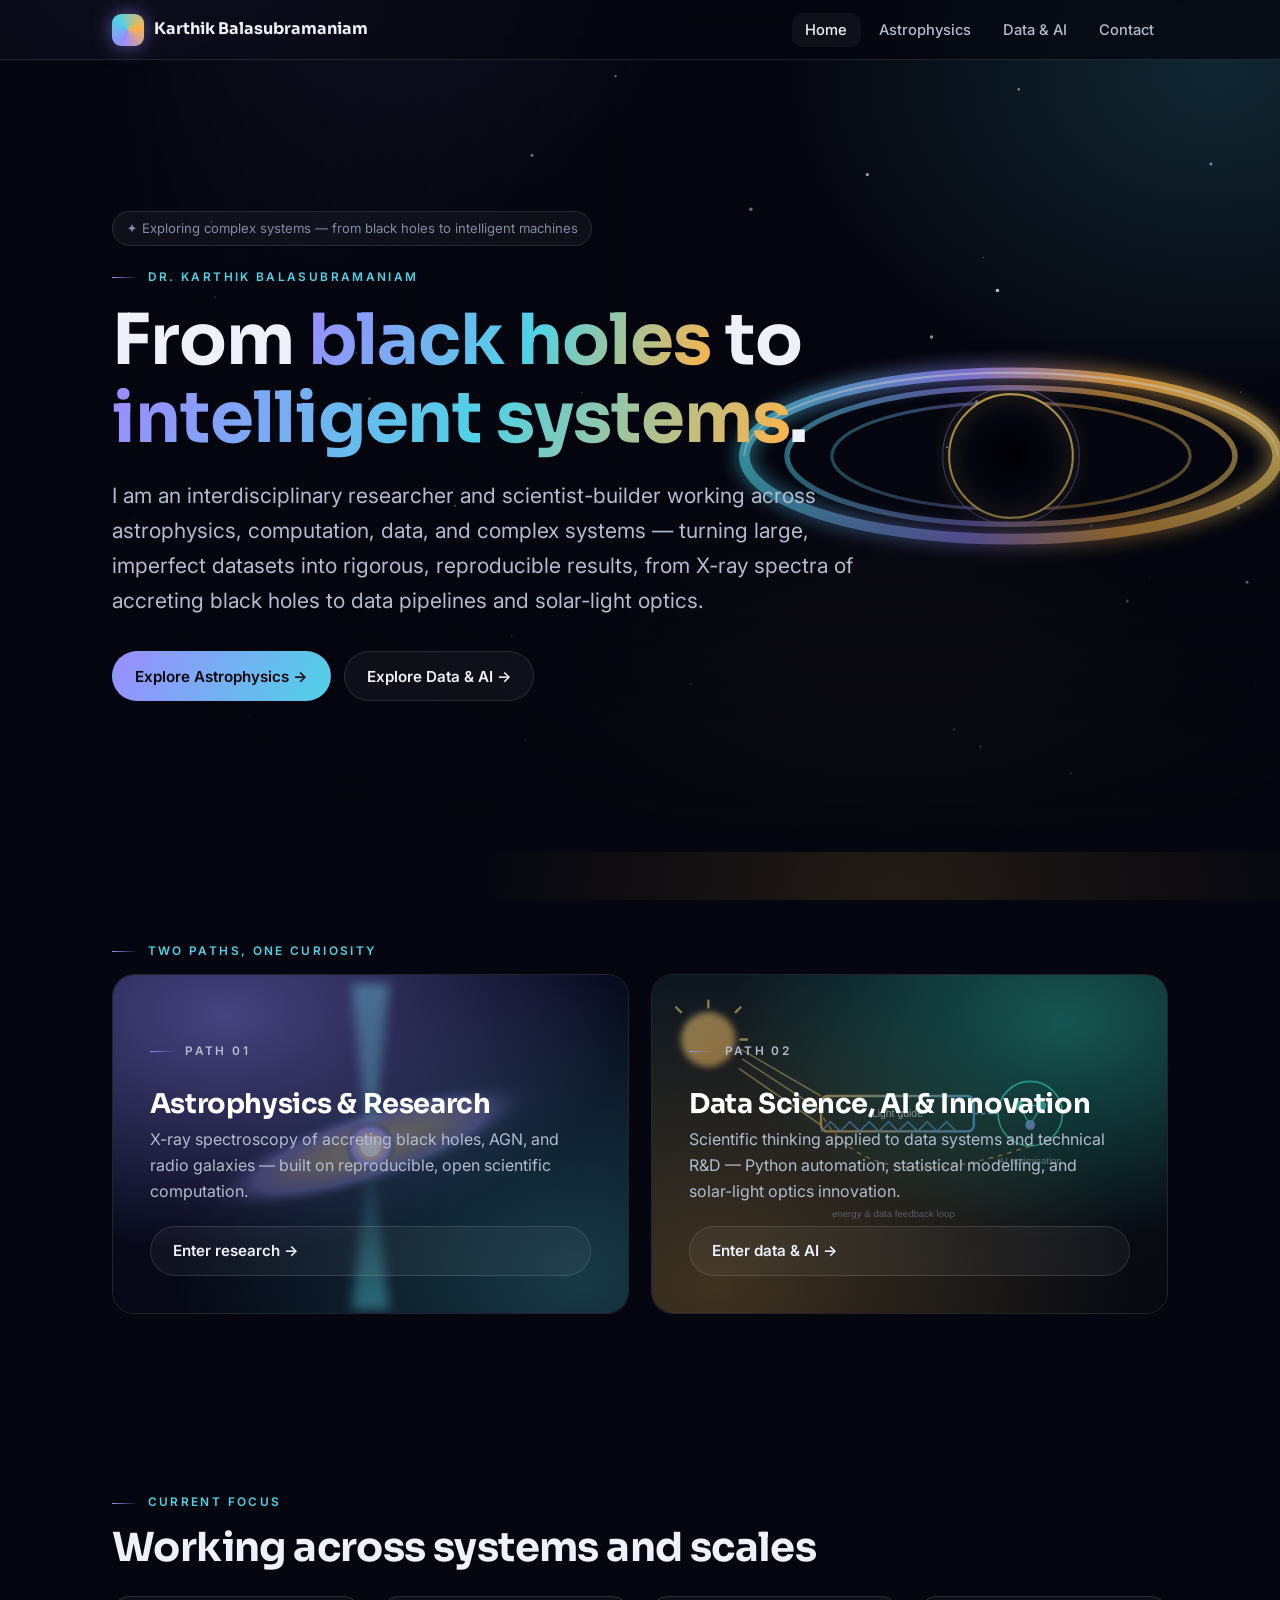
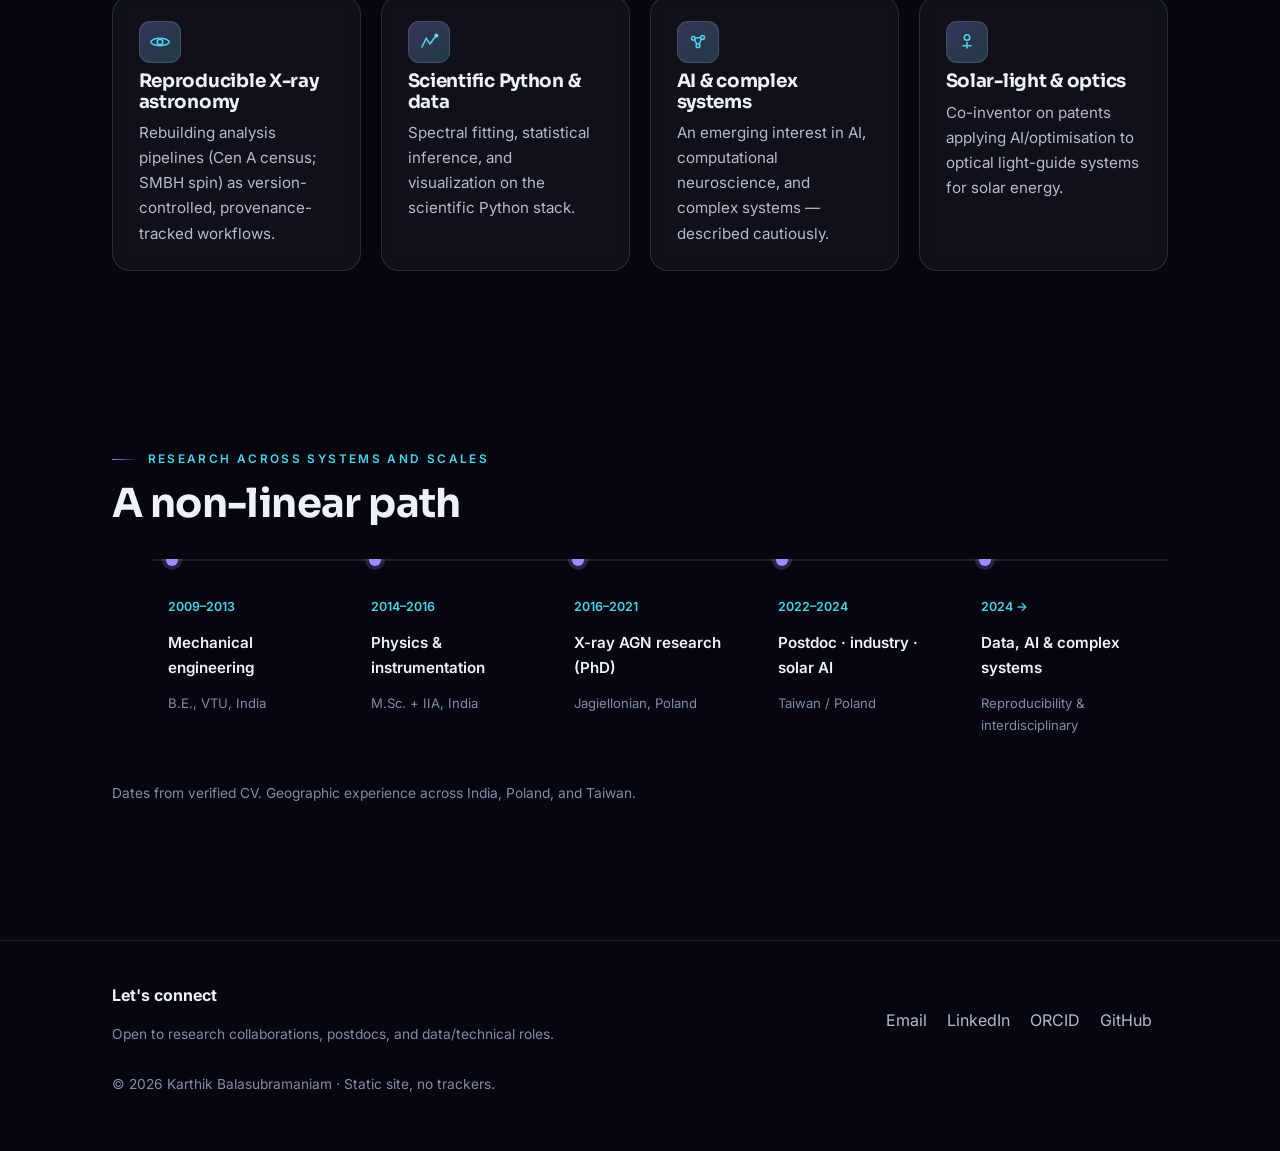
==== index.html @ cd90c6da "feat: enrich research portfolio visual design Co-Authored-By: Claude Opus 4.8 <noreply@anthropic.com" ====
<!DOCTYPE html>
<html lang="en">
<head>
  <meta charset="UTF-8" />
  <meta name="viewport" content="width=device-width, initial-scale=1.0" />
  <title>Dr. Karthik Balasubramaniam — Astrophysics · Data · AI</title>
  <meta name="description" content="Dr. Karthik Balasubramaniam — astrophysicist (PhD) and scientist-builder across X-ray astronomy, scientific computing, data/AI, and solar-light optics. Choose a path: research or data & AI." />
  <meta name="author" content="Karthik Balasubramaniam" />
  <link rel="canonical" href="https://karthikab7.github.io/" />
  <meta name="robots" content="index, follow" />
  <meta property="og:type" content="website" />
  <meta property="og:title" content="Dr. Karthik Balasubramaniam — From black holes to intelligent systems" />
  <meta property="og:description" content="Exploring complex systems — from black holes and X-ray spectra to intelligent data systems and solar-light innovation." />
  <meta property="og:url" content="https://karthikab7.github.io/" />
  <meta property="og:image" content="https://karthikab7.github.io/assets/img/icons/og.svg" />
  <meta name="twitter:card" content="summary_large_image" />
  <link rel="icon" type="image/svg+xml" href="assets/img/icons/favicon.svg" />
  <link rel="preconnect" href="https://fonts.googleapis.com" />
  <link rel="preconnect" href="https://fonts.gstatic.com" crossorigin />
  <link rel="stylesheet" href="https://fonts.googleapis.com/css2?family=Inter:wght@400;500;600;700&family=Sora:wght@600;700&display=swap" />
  <link rel="stylesheet" href="assets/css/styles.css" />
  <script type="application/ld+json">
  {"@context":"https://schema.org","@type":"Person","name":"Karthik Balasubramaniam","honorificPrefix":"Dr.",
   "jobTitle":"Astrophysicist; Research Data Scientist","url":"https://karthikab7.github.io/",
   "sameAs":["https://orcid.org/0000-0003-0095-9302","https://www.linkedin.com/in/kab2421","https://github.com/karthikab7"],
   "alumniOf":["Jagiellonian University","Christ University","Visvesvaraya Technological University"],
   "knowsAbout":["X-ray astronomy","Active galactic nuclei","Spectral modelling","Scientific computing","Data analysis","Optical light-guide systems"]}
  </script>
</head>
<body class="theme-landing">
  <div class="scroll-progress" aria-hidden="true"></div>
  <a class="skip-link" href="#main">Skip to content</a>

  <header class="nav">
    <div class="wrap nav__inner">
      <a class="brand" href="index.html"><span class="brand__mark" aria-hidden="true"></span> Karthik&nbsp;Balasubramaniam</a>
      <button class="nav__toggle" aria-expanded="false" aria-controls="nav-links" aria-label="Toggle menu">☰</button>
      <ul class="nav__links" id="nav-links">
        <li><a href="index.html" aria-current="page">Home</a></li>
        <li><a href="astro.html">Astrophysics</a></li>
        <li><a href="data.html">Data &amp; AI</a></li>
        <li><a href="#contact">Contact</a></li>
      </ul>
    </div>
  </header>

  <main id="main">
    <!-- HERO -->
    <section class="hero">
      <div class="hero__bg" aria-hidden="true">
        <canvas id="starfield"></canvas>
        <img class="hero__art spin-slow" src="assets/img/astro/accretion-disc.svg" alt="" />
        <div class="hero__veil"></div>
      </div>
      <div class="wrap">
        <span class="hero__tag reveal">✦ Exploring complex systems — from black holes to intelligent machines</span>
        <p class="eyebrow reveal">Dr. Karthik Balasubramaniam</p>
        <h1 class="reveal">From <span class="gradient-text">black holes</span> to <span class="gradient-text">intelligent systems</span>.</h1>
        <p class="lead reveal">I am an interdisciplinary researcher and scientist-builder working across astrophysics,
          computation, data, and complex systems — turning large, imperfect datasets into rigorous, reproducible
          results, from X-ray spectra of accreting black holes to data pipelines and solar-light optics.</p>
        <div class="hero__cta reveal">
          <a class="btn btn--primary" href="astro.html">Explore Astrophysics →</a>
          <a class="btn btn--ghost" href="data.html">Explore Data &amp; AI →</a>
        </div>
      </div>
    </section>

    <!-- PATHWAYS -->
    <section class="wrap" aria-label="Choose a path">
      <p class="eyebrow reveal">Two paths, one curiosity</p>
      <div class="pathways">
        <a class="pathway pathway--astro reveal" href="astro.html">
          <img class="pathway__art" src="assets/img/astro/galaxy-jet.svg" alt="" aria-hidden="true" />
          <p class="eyebrow">Path 01</p>
          <h3>Astrophysics &amp; Research</h3>
          <p>X-ray spectroscopy of accreting black holes, AGN, and radio galaxies — built on reproducible,
             open scientific computation.</p>
          <span class="btn btn--ghost">Enter research →</span>
        </a>
        <a class="pathway pathway--data reveal" href="data.html">
          <img class="pathway__art" src="assets/img/solar/lightguide-diagram.svg" alt="" aria-hidden="true" />
          <p class="eyebrow">Path 02</p>
          <h3>Data Science, AI &amp; Innovation</h3>
          <p>Scientific thinking applied to data systems and technical R&amp;D — Python automation, statistical
             modelling, and solar-light optics innovation.</p>
          <span class="btn btn--ghost">Enter data &amp; AI →</span>
        </a>
      </div>
    </section>

    <!-- CURRENT FOCUS -->
    <section class="wrap" aria-label="Current focus">
      <p class="eyebrow reveal">Current focus</p>
      <h2 class="reveal">Working across systems and scales</h2>
      <div class="grid grid--4" style="margin-top:1.6rem">
        <div class="card reveal"><div class="card__icon"><svg viewBox="0 0 24 24"><circle cx="12" cy="12" r="3"/><ellipse cx="12" cy="12" rx="10" ry="4"/></svg></div>
          <h3>Reproducible X-ray astronomy</h3><p>Rebuilding analysis pipelines (Cen&nbsp;A census; SMBH spin) as version-controlled, provenance-tracked workflows.</p></div>
        <div class="card reveal"><div class="card__icon"><svg viewBox="0 0 24 24"><path d="M4 18 L9 8 L13 14 L20 5"/><circle cx="20" cy="5" r="1.5" fill="currentColor"/></svg></div>
          <h3>Scientific Python &amp; data</h3><p>Spectral fitting, statistical inference, and visualization on the scientific Python stack.</p></div>
        <div class="card reveal"><div class="card__icon"><svg viewBox="0 0 24 24"><circle cx="7" cy="8" r="2"/><circle cx="17" cy="7" r="2"/><circle cx="12" cy="16" r="2"/><path d="M9 8 L15 7 M8 9 L11 15 M16 8 L13 15"/></svg></div>
          <h3>AI &amp; complex systems</h3><p>An emerging interest in AI, computational neuroscience, and complex systems — described cautiously.</p></div>
        <div class="card reveal"><div class="card__icon"><svg viewBox="0 0 24 24"><circle cx="12" cy="7" r="3"/><path d="M12 12 L12 19 M7 16 L17 16"/></svg></div>
          <h3>Solar-light &amp; optics</h3><p>Co-inventor on patents applying AI/optimisation to optical light-guide systems for solar energy.</p></div>
      </div>
    </section>

    <!-- RESEARCH ACROSS SCALES TIMELINE -->
    <section class="wrap" aria-label="Research across systems and scales">
      <p class="eyebrow reveal">Research across systems and scales</p>
      <h2 class="reveal">A non-linear path</h2>
      <ul class="htimeline reveal">
        <li><p class="when">2009–2013</p><p class="what">Mechanical engineering</p><p class="where">B.E., VTU, India</p></li>
        <li><p class="when">2014–2016</p><p class="what">Physics &amp; instrumentation</p><p class="where">M.Sc. + IIA, India</p></li>
        <li><p class="when">2016–2021</p><p class="what">X-ray AGN research (PhD)</p><p class="where">Jagiellonian, Poland</p></li>
        <li><p class="when">2022–2024</p><p class="what">Postdoc · industry · solar AI</p><p class="where">Taiwan / Poland</p></li>
        <li><p class="when">2024 →</p><p class="what">Data, AI &amp; complex systems</p><p class="where">Reproducibility &amp; interdisciplinary</p></li>
      </ul>
      <p class="muted reveal" style="margin-top:1rem">Dates from verified CV. Geographic experience across India, Poland, and Taiwan.</p>
    </section>
  </main>

  <footer class="footer" id="contact">
    <div class="wrap footer__grid">
      <div><strong>Let's connect</strong><p class="muted">Open to research collaborations, postdocs, and data/technical roles.</p></div>
      <nav aria-label="Contact links">
        <a href="mailto:karthikedu77@gmail.com">Email</a>
        <a href="https://www.linkedin.com/in/kab2421" rel="me noopener" target="_blank">LinkedIn</a>
        <a href="https://orcid.org/0000-0003-0095-9302" rel="me noopener" target="_blank">ORCID</a>
        <a href="https://github.com/karthikab7" rel="me noopener" target="_blank">GitHub</a>
      </nav>
    </div>
    <div class="wrap"><p class="muted">© <span id="year">2026</span> Karthik Balasubramaniam · Static site, no trackers.</p></div>
  </footer>
  <script src="assets/js/main.js" defer></script>
</body>
</html>
---- assets/css/styles.css ----
/* ============================================================
   Karthik Balasubramaniam — research portfolio
   Visual redesign: layered space, glass panels, glowing accents.
   Plain CSS, no frameworks. Accessible + reduced-motion aware.
   ============================================================ */

:root {
  --font-sans: "Inter", system-ui, -apple-system, "Segoe UI", Roboto, sans-serif;
  --font-display: "Sora", "Inter", system-ui, sans-serif;

  --ink: #eef1fa;
  --ink-dim: #b3bccf;
  --ink-faint: #818ca6;
  --line: rgba(255,255,255,0.10);
  --line-soft: rgba(255,255,255,0.06);
  --maxw: 1120px;
  --radius: 18px;
  --shadow: 0 18px 60px rgba(0,0,0,0.45);
  --t: 280ms cubic-bezier(0.22,1,0.36,1);

  /* landing (multi-disciplinary) */
  --bg: #05060f;
  --bg-soft: #0a0c1a;
  --glass: rgba(255,255,255,0.045);
  --glass-bd: rgba(255,255,255,0.12);
  --accent: #9b8cff;   /* violet */
  --accent-2: #4fd2e6; /* cyan */
  --accent-3: #ffb347; /* solar amber */
}
body.theme-astro {
  --bg: #04050e; --bg-soft: #0a0d22;
  --accent: #9b8cff; --accent-2: #4fd2e6; --accent-3: #ffd66b;
  --glass: rgba(124,110,224,0.06);
}
body.theme-data {
  --bg: #070910; --bg-soft: #0c1018;
  --accent: #2ee6c5; --accent-2: #4aa8ff; --accent-3: #ffb347;
  --glass: rgba(56,214,224,0.05);
}

*,*::before,*::after { box-sizing: border-box; }
html { scroll-behavior: smooth; }
body {
  margin: 0; font-family: var(--font-sans); color: var(--ink);
  background: var(--bg); line-height: 1.65; -webkit-font-smoothing: antialiased; overflow-x: hidden;
}
/* layered cosmic background */
body::before {
  content:""; position: fixed; inset: 0; z-index: -2; pointer-events: none;
  background:
    radial-gradient(900px 600px at 12% -5%, color-mix(in srgb, var(--accent) 22%, transparent), transparent 60%),
    radial-gradient(800px 600px at 95% 8%, color-mix(in srgb, var(--accent-2) 16%, transparent), transparent 55%),
    radial-gradient(700px 700px at 70% 100%, color-mix(in srgb, var(--accent-3) 12%, transparent), transparent 60%),
    var(--bg);
}
a { color: var(--accent-2); text-decoration: none; transition: color var(--t); }
a:hover { color: var(--accent); }
h1,h2,h3 { font-family: var(--font-display); line-height: 1.12; font-weight: 700; letter-spacing: -0.015em; }
h2 { font-size: clamp(1.6rem,3.2vw,2.5rem); margin: 0 0 0.6rem; }
p { color: var(--ink-dim); }
img,svg { max-width: 100%; }
:focus-visible { outline: 2px solid var(--accent-2); outline-offset: 3px; border-radius: 6px; }

.skip-link { position:absolute; left:-999px; top:0; z-index:999; background:var(--accent); color:#06070d; padding:.6rem 1rem; border-radius:0 0 8px 0; }
.skip-link:focus { left:0; }

.wrap { width:100%; max-width:var(--maxw); margin-inline:auto; padding-inline:clamp(1rem,4vw,2rem); }
section { padding-block: clamp(3.2rem,7vw,6rem); position:relative; }
.eyebrow { text-transform:uppercase; letter-spacing:.2em; font-size:.74rem; color:var(--accent-2); font-weight:600; margin:0 0 .8rem; display:flex; align-items:center; gap:.6rem; }
.eyebrow::before { content:""; width:26px; height:1px; background:linear-gradient(90deg,var(--accent),transparent); }
.gradient-text { background:linear-gradient(110deg,var(--accent),var(--accent-2) 55%,var(--accent-3)); -webkit-background-clip:text; background-clip:text; color:transparent; }
.muted { color:var(--ink-faint); font-size:.86rem; }

/* scroll progress */
.scroll-progress { position:fixed; top:0; left:0; height:3px; width:0; z-index:100;
  background:linear-gradient(90deg,var(--accent),var(--accent-2),var(--accent-3)); box-shadow:0 0 12px color-mix(in srgb,var(--accent) 60%,transparent); }

/* nav */
.nav { position:sticky; top:0; z-index:50; backdrop-filter:blur(14px);
  background:color-mix(in srgb,var(--bg) 72%,transparent); border-bottom:1px solid var(--line); }
.nav__inner { display:flex; align-items:center; justify-content:space-between; gap:1rem; padding-block:.85rem; }
.brand { display:flex; align-items:center; gap:.6rem; font-weight:700; color:var(--ink); font-family:var(--font-display); }
.brand__mark { width:32px; height:32px; border-radius:9px; flex:none;
  background:conic-gradient(from 200deg,var(--accent),var(--accent-2),var(--accent-3),var(--accent));
  box-shadow:0 0 20px color-mix(in srgb,var(--accent) 55%,transparent); animation:spin 14s linear infinite; }
@keyframes spin { to { transform:rotate(360deg); } }
.nav__links { display:flex; gap:.3rem; align-items:center; list-style:none; margin:0; padding:0; }
.nav__links a { color:var(--ink-dim); padding:.5rem .85rem; border-radius:10px; font-size:.92rem; font-weight:500; }
.nav__links a:hover, .nav__links a[aria-current="page"] { color:var(--ink); background:var(--glass); }
.nav__toggle { display:none; background:none; border:1px solid var(--line); border-radius:10px; color:var(--ink); padding:.45rem .6rem; font-size:1.1rem; cursor:pointer; }
@media (max-width:820px){
  .nav__toggle{ display:block; }
  .nav__links{ position:absolute; inset:100% 0 auto 0; flex-direction:column; align-items:stretch;
    background:var(--bg-soft); border-bottom:1px solid var(--line); padding:.5rem; transform:translateY(-8px);
    opacity:0; pointer-events:none; transition:var(--t); }
  .nav__links.open{ transform:none; opacity:1; pointer-events:auto; }
  .nav__links a{ padding:.8rem 1rem; }
}

/* buttons */
.btn { display:inline-flex; align-items:center; gap:.5rem; padding:.74rem 1.4rem; border-radius:999px; font-weight:600; font-size:.95rem; border:1px solid transparent; cursor:pointer; transition:var(--t); }
.btn--primary { background:linear-gradient(120deg,var(--accent),var(--accent-2)); color:#06070d; }
.btn--primary:hover { color:#06070d; transform:translateY(-2px); box-shadow:0 10px 30px color-mix(in srgb,var(--accent) 40%,transparent); }
.btn--ghost { border-color:var(--glass-bd); color:var(--ink); background:var(--glass); }
.btn--ghost:hover { border-color:var(--accent-2); color:var(--ink); }
.btn--solar { background:linear-gradient(120deg,var(--accent-3),#ffd66b); color:#241500; }
.btn[aria-disabled="true"] { opacity:.45; cursor:not-allowed; pointer-events:none; }

/* hero */
.hero { position:relative; min-height:88vh; display:flex; align-items:center; overflow:hidden; }
.hero__bg { position:absolute; inset:0; z-index:-1; }
.hero canvas { position:absolute; inset:0; width:100%; height:100%; }
.hero__art { position:absolute; right:-4%; top:50%; transform:translateY(-50%); width:min(54vw,640px); opacity:.9; pointer-events:none; }
.hero__art.spin-slow { animation:spin 90s linear infinite; transform-origin:center; }
.hero__veil { position:absolute; inset:0; background:linear-gradient(180deg,transparent 35%,var(--bg) 100%), linear-gradient(90deg,var(--bg) 8%, transparent 55%); }
.hero h1 { font-size:clamp(2.3rem,6.2vw,4.4rem); margin:0 0 1.1rem; max-width:16ch; }
.hero .lead { font-size:clamp(1.05rem,2vw,1.32rem); color:var(--ink-dim); max-width:58ch; }
.hero__cta { display:flex; flex-wrap:wrap; gap:.8rem; margin-top:2rem; }
.hero__tag { display:inline-flex; gap:.5rem; align-items:center; font-size:.82rem; color:var(--ink-faint);
  border:1px solid var(--line); border-radius:999px; padding:.35rem .85rem; margin-bottom:1.4rem; background:var(--glass); }
@media (max-width:820px){ .hero__art{ opacity:.30; right:-20%; } }

/* glass cards / grids */
.grid { display:grid; gap:1.25rem; }
.grid--2 { grid-template-columns:repeat(2,1fr); }
.grid--3 { grid-template-columns:repeat(3,1fr); }
.grid--4 { grid-template-columns:repeat(4,1fr); }
@media (max-width:900px){ .grid--3,.grid--4{ grid-template-columns:repeat(2,1fr); } }
@media (max-width:640px){ .grid--2,.grid--3,.grid--4{ grid-template-columns:1fr; } }

.card { position:relative; background:var(--glass); border:1px solid var(--glass-bd); border-radius:var(--radius);
  padding:1.5rem 1.6rem; transition:var(--t); backdrop-filter:blur(8px); overflow:hidden; }
.card::after { content:""; position:absolute; inset:0; border-radius:inherit; padding:1px; pointer-events:none;
  background:linear-gradient(130deg, color-mix(in srgb,var(--accent) 50%,transparent), transparent 40%);
  -webkit-mask:linear-gradient(#000 0 0) content-box, linear-gradient(#000 0 0); -webkit-mask-composite:xor; mask-composite:exclude; opacity:0; transition:var(--t); }
.card:hover { transform:translateY(-5px); border-color:color-mix(in srgb,var(--accent) 45%,var(--glass-bd)); box-shadow:var(--shadow); }
.card:hover::after { opacity:1; }
.card h3 { margin:.5rem 0 .5rem; font-size:1.15rem; color:var(--ink); }
.card p { margin:0; font-size:.95rem; }
.card__icon { width:42px; height:42px; display:grid; place-items:center; border-radius:11px;
  background:linear-gradient(135deg, color-mix(in srgb,var(--accent) 28%,transparent), color-mix(in srgb,var(--accent-2) 22%,transparent));
  border:1px solid var(--glass-bd); }
.card__icon svg { width:22px; height:22px; stroke:var(--accent-2); fill:none; stroke-width:1.7; }

/* pathway cards */
.pathways { display:grid; grid-template-columns:1fr 1fr; gap:1.4rem; }
@media (max-width:820px){ .pathways{ grid-template-columns:1fr; } }
.pathway { position:relative; overflow:hidden; border-radius:22px; border:1px solid var(--glass-bd);
  padding:2.3rem; min-height:340px; display:flex; flex-direction:column; justify-content:flex-end; transition:var(--t); }
.pathway::before { content:""; position:absolute; inset:0; z-index:0; transition:var(--t); }
.pathway--astro::before { background:radial-gradient(640px 380px at 22% 12%,rgba(155,140,255,.42),transparent 62%), radial-gradient(400px 300px at 90% 90%,rgba(79,210,230,.25),transparent), linear-gradient(160deg,#0a0e26,#04050e); }
.pathway--data::before { background:radial-gradient(560px 360px at 80% 14%,rgba(46,230,197,.32),transparent 60%), radial-gradient(420px 320px at 12% 92%,rgba(255,179,71,.22),transparent), linear-gradient(160deg,#0c1620,#070910); }
.pathway:hover { transform:translateY(-6px); border-color:var(--accent-2); }
.pathway > * { position:relative; z-index:1; }
.pathway__art { position:absolute; inset:0; z-index:0; opacity:.5; mix-blend-mode:screen; }
.pathway h3 { font-size:1.7rem; margin:.4rem 0; color:#fff; }
.pathway p { color:var(--ink-dim); margin:0 0 1.3rem; max-width:42ch; }

/* chips */
.chips { display:flex; flex-wrap:wrap; gap:.5rem; margin:0; padding:0; list-style:none; }
.chip { font-size:.82rem; padding:.35rem .8rem; border-radius:999px; background:var(--glass); border:1px solid var(--glass-bd); color:var(--ink-dim); transition:var(--t); }
.chip:hover { color:var(--ink); border-color:var(--accent-2); }
.chip--solar { border-color:color-mix(in srgb,var(--accent-3) 50%,transparent); color:#ffd9a1; }

/* timeline (horizontal on wide, vertical on small) */
.htimeline { display:grid; grid-auto-flow:column; grid-auto-columns:minmax(150px,1fr); gap:0; margin-top:2rem; overflow-x:auto; padding-bottom:1rem; }
.htimeline li { list-style:none; position:relative; padding:1.6rem 1rem 0; }
.htimeline li::before { content:""; position:absolute; top:0; left:0; right:0; height:2px; background:var(--line); }
.htimeline li::after { content:""; position:absolute; top:-5px; left:14px; width:12px; height:12px; border-radius:50%;
  background:var(--accent); box-shadow:0 0 0 4px color-mix(in srgb,var(--accent) 22%,transparent); }
.htimeline .when { font-size:.78rem; color:var(--accent-2); font-weight:600; }
.htimeline .what { color:var(--ink); font-weight:600; font-size:.95rem; margin:.2rem 0; }
.htimeline .where { color:var(--ink-faint); font-size:.82rem; }
@media (max-width:720px){ .htimeline{ grid-auto-flow:row; grid-auto-columns:auto; } .htimeline li{ padding:1.2rem 0 0 1.6rem; } .htimeline li::before{ width:2px; height:100%; right:auto; top:0; left:0; } .htimeline li::after{ top:14px; left:-5px; } }

/* research constellation */
.constellation { width:100%; height:auto; touch-action:manipulation; }
.constellation .edge { stroke:var(--line); stroke-width:1.5; }
.constellation .node { fill:var(--bg-soft); stroke:var(--accent); stroke-width:2; cursor:pointer; transition:var(--t); }
.constellation .node:hover, .constellation .node:focus { fill:var(--accent); stroke:var(--accent-2); }
.constellation .star { fill:var(--accent-2); }
.constellation .clabel { fill:var(--ink); font-family:var(--font-sans); font-size:13px; font-weight:600; }
.constellation .cdesc { fill:var(--ink-dim); font-family:var(--font-sans); font-size:11px; }
.cinfo { margin-top:1rem; min-height:2.6rem; color:var(--ink-dim); border-left:2px solid var(--accent); padding-left:1rem; }

/* publications */
.pubcard { display:flex; gap:1.1rem; padding:1.1rem 1.2rem; border:1px solid var(--line-soft); border-radius:14px;
  background:var(--glass); margin-bottom:.8rem; transition:var(--t); }
.pubcard:hover { border-color:color-mix(in srgb,var(--accent) 40%,var(--line)); transform:translateX(4px); }
.pubcard__year { flex:none; width:3rem; font-family:var(--font-display); font-weight:700; color:var(--accent-2); font-size:1.05rem; }
.pubcard__title { color:var(--ink); font-weight:600; }
.pubcard__meta { font-size:.86rem; color:var(--ink-faint); margin-top:.25rem; }
.jbadge { display:inline-block; font-size:.68rem; font-weight:700; letter-spacing:.05em; padding:.12rem .5rem; border-radius:6px; margin-right:.4rem; }
.jbadge--apj { background:color-mix(in srgb,var(--accent) 30%,transparent); color:#fff; }
.jbadge--aa { background:color-mix(in srgb,var(--accent-2) 30%,transparent); color:#04131a; }
.jbadge--proc { background:var(--glass); color:var(--ink-faint); border:1px solid var(--line); }
.tag { display:inline-block; font-size:.68rem; text-transform:uppercase; letter-spacing:.06em; padding:.12rem .5rem; border-radius:999px; margin-left:.4rem; }
.tag--first { background:color-mix(in srgb,var(--accent) 26%,transparent); color:#fff; }
.tag--co { background:var(--glass); color:var(--ink-faint); border:1px solid var(--line); }
.tag--prep { background:color-mix(in srgb,var(--accent-3) 28%,transparent); color:#241500; }
.doi-btn { font-size:.78rem; padding:.25rem .7rem; border:1px solid var(--glass-bd); border-radius:999px; color:var(--ink-dim); margin-top:.5rem; display:inline-block; }
.doi-btn:hover { border-color:var(--accent-2); color:var(--ink); }

/* toolkit */
.toolcols { display:grid; grid-template-columns:repeat(auto-fit,minmax(180px,1fr)); gap:1.3rem; margin-top:1.6rem; }
.toolcol h4 { margin:0 0 .7rem; color:var(--ink); font-size:.95rem; }

/* figure / patent */
.figure { border:1px solid var(--glass-bd); border-radius:16px; overflow:hidden; background:#f7f8fb; }
.figure img { display:block; width:100%; height:auto; }
.figure figcaption { padding:.7rem 1rem; font-size:.8rem; color:var(--ink-faint); background:var(--bg-soft); }

/* data-flow */
.dataflow { width:100%; height:auto; }
.dataflow .node { fill:var(--glass); stroke:var(--accent-2); stroke-width:1.5; }
.dataflow .lbl { fill:var(--ink); font-size:13px; font-family:var(--font-sans); }
.dataflow .edge { stroke:var(--accent); stroke-width:2; fill:none; stroke-dasharray:6 6; }
.dataflow .pulse { fill:var(--accent-3); }

/* footer */
.footer { border-top:1px solid var(--line); padding-block:2.6rem; margin-top:2rem; }
.footer__grid { display:flex; flex-wrap:wrap; gap:1.5rem; justify-content:space-between; align-items:center; }
.footer a { color:var(--ink-dim); margin-right:1rem; }
.footer a:hover { color:var(--accent-2); }

/* reveal */
.reveal { opacity:0; transform:translateY(24px); transition:opacity .7s ease, transform .7s cubic-bezier(.22,1,.36,1); }
.reveal.visible { opacity:1; transform:none; }

/* motion: dashed edges animate */
@keyframes dash { to { stroke-dashoffset:-200; } }
.animate-dash { animation:dash 6s linear infinite; }

@media (prefers-reduced-motion: reduce){
  html{ scroll-behavior:auto; }
  *,*::before,*::after{ animation:none !important; transition:none !important; }
  .reveal{ opacity:1; transform:none; }
  .hero__art.spin-slow{ animation:none; }
}
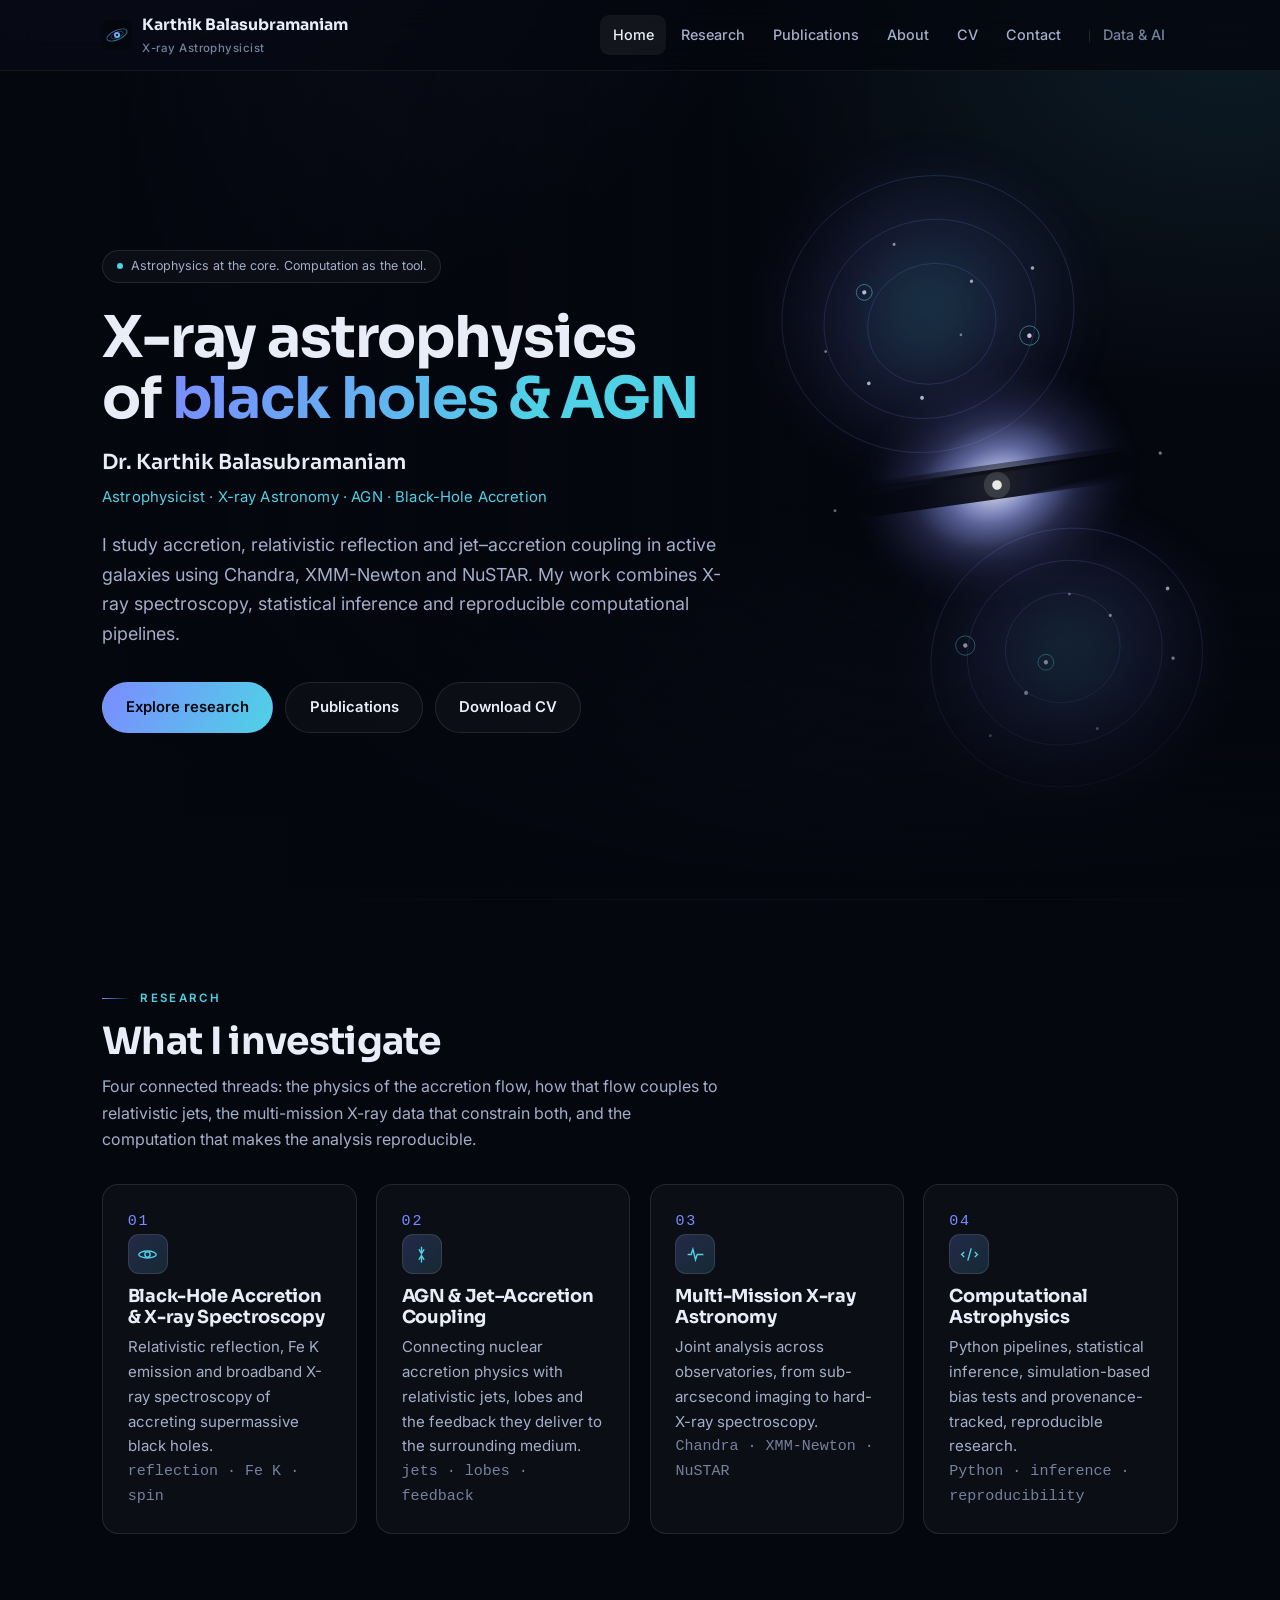
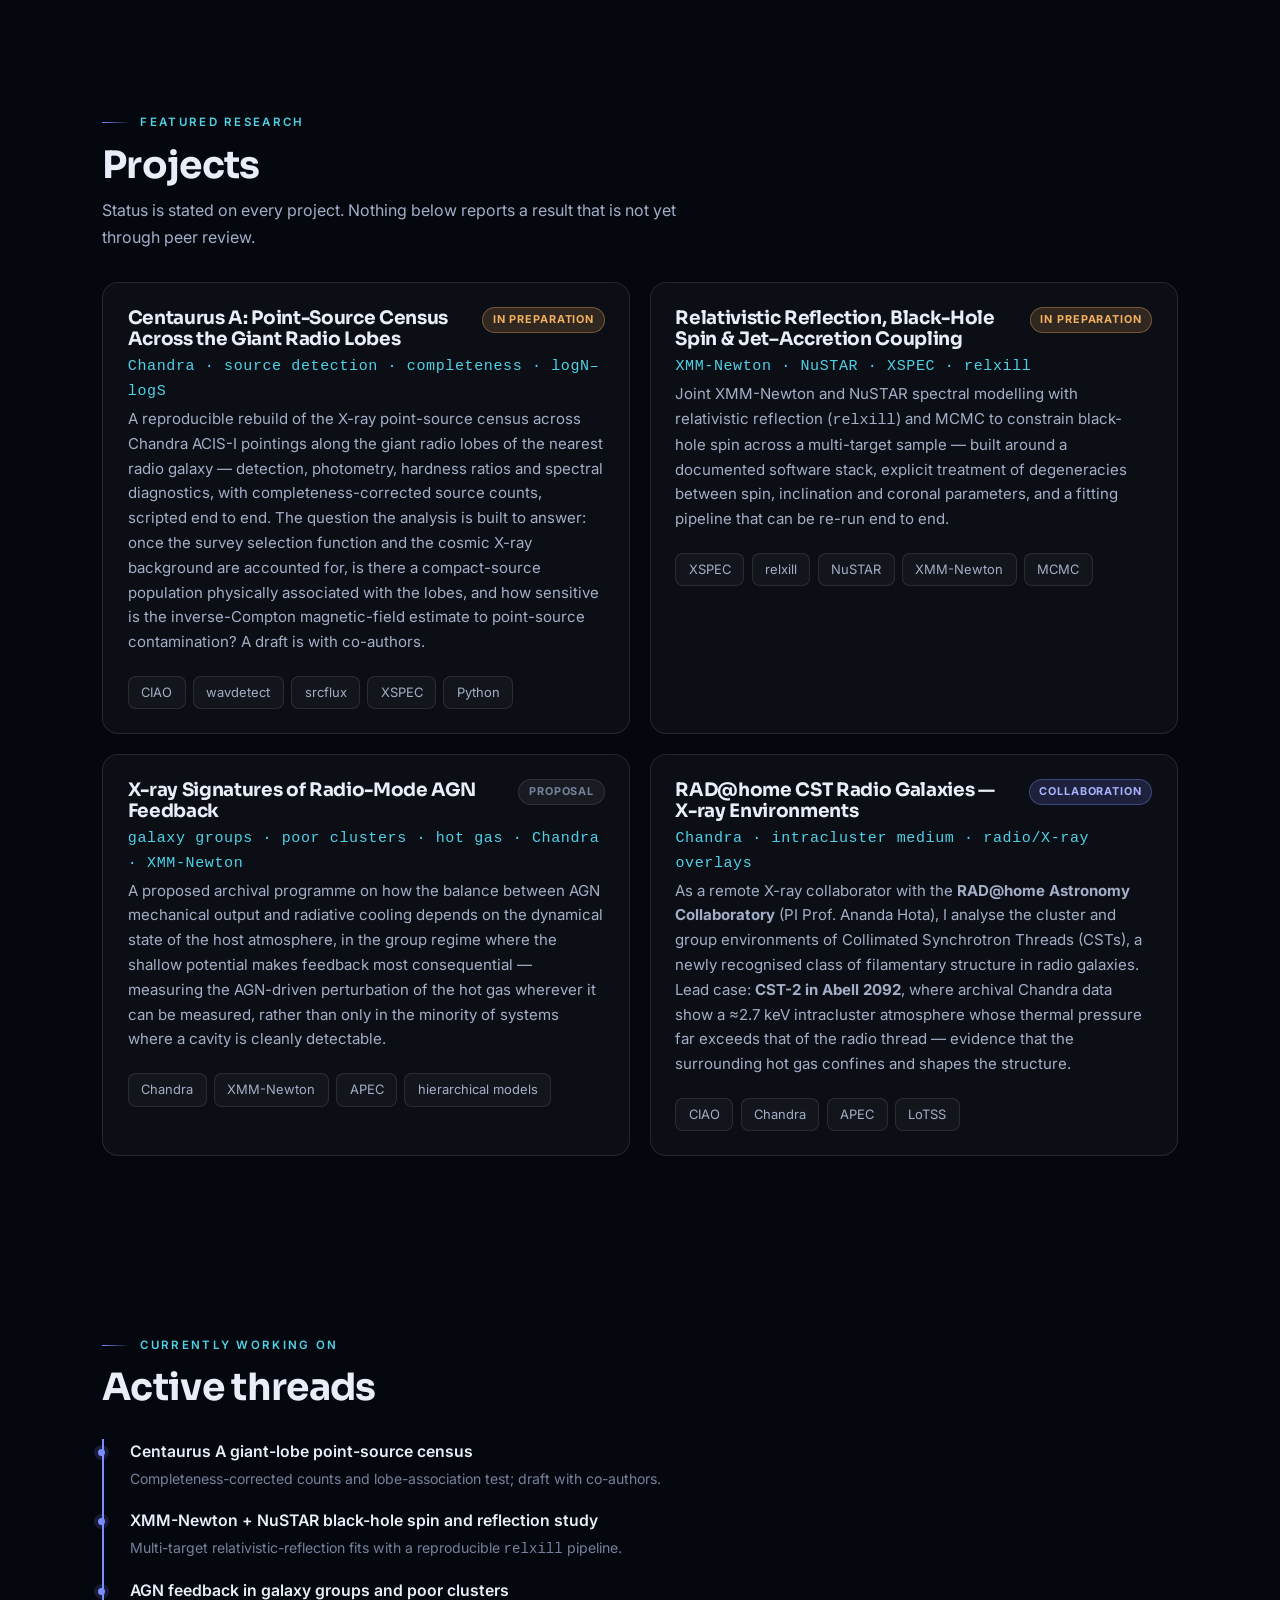
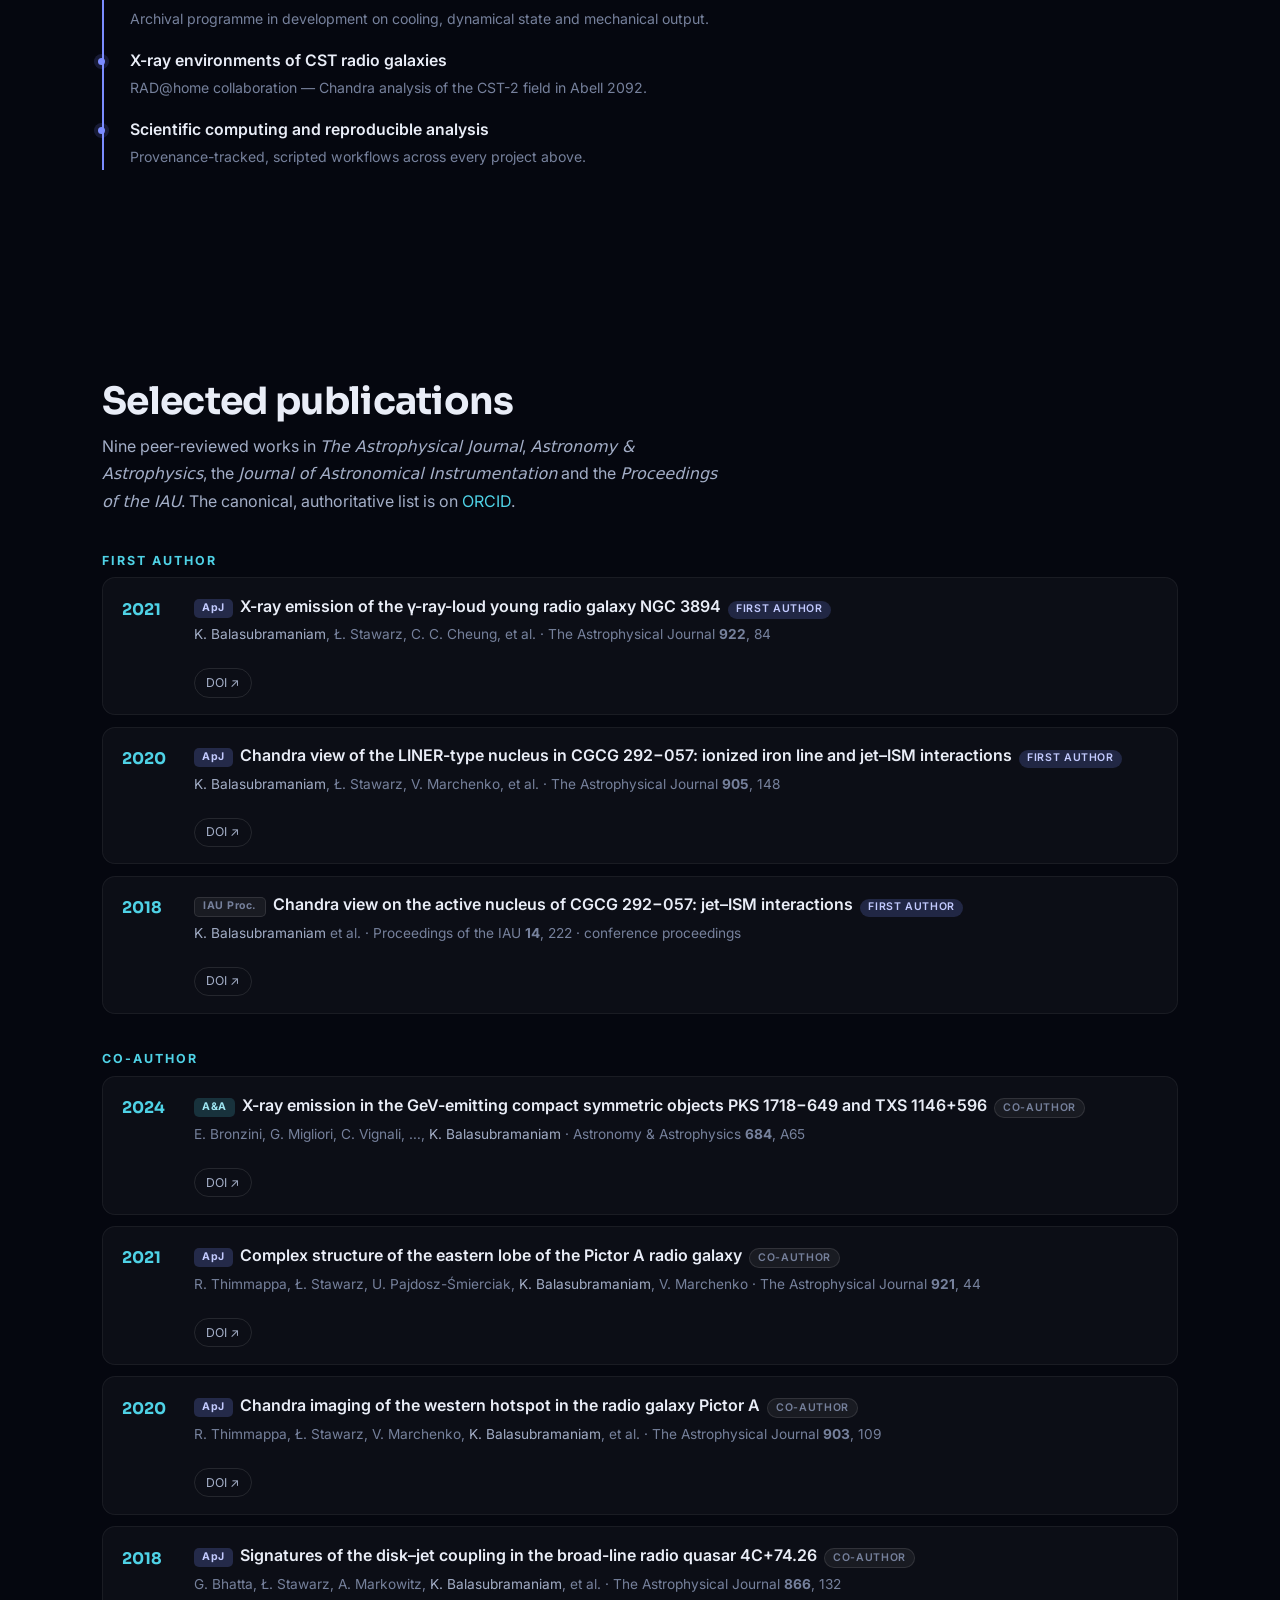
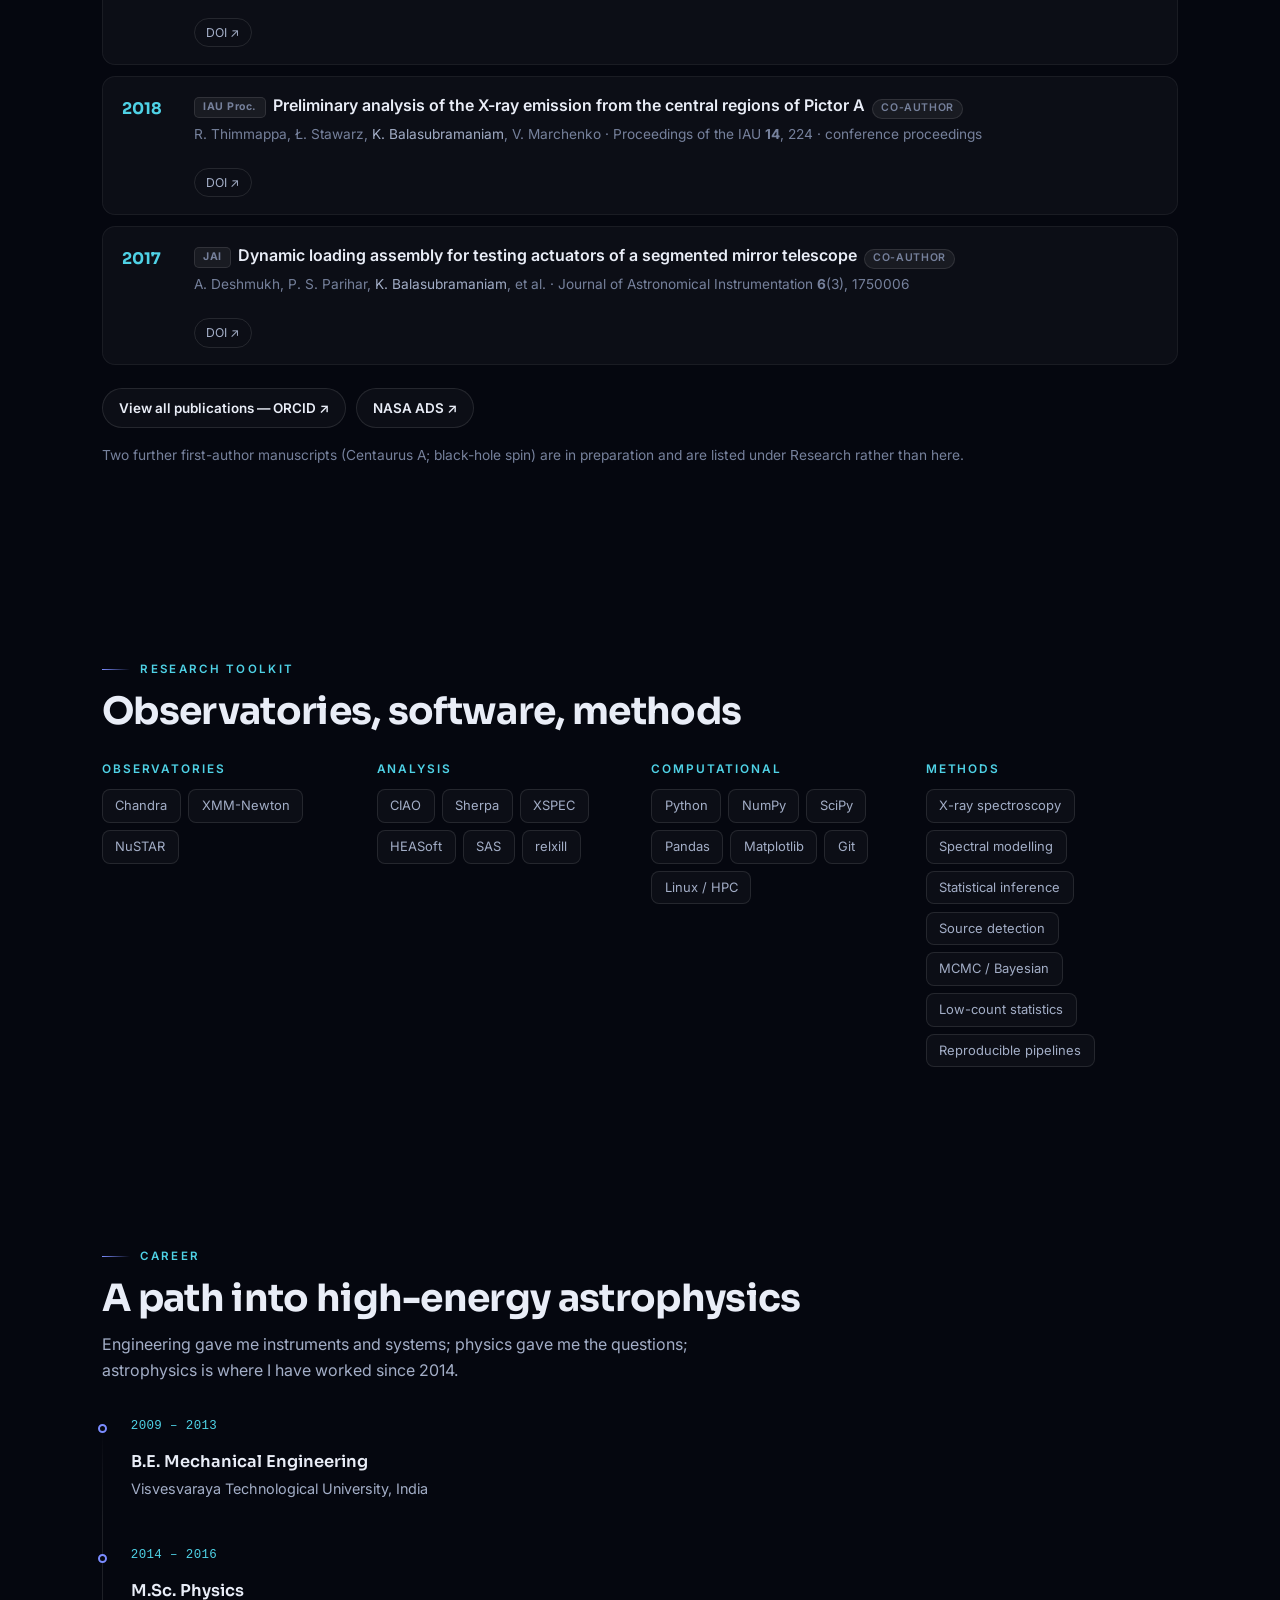
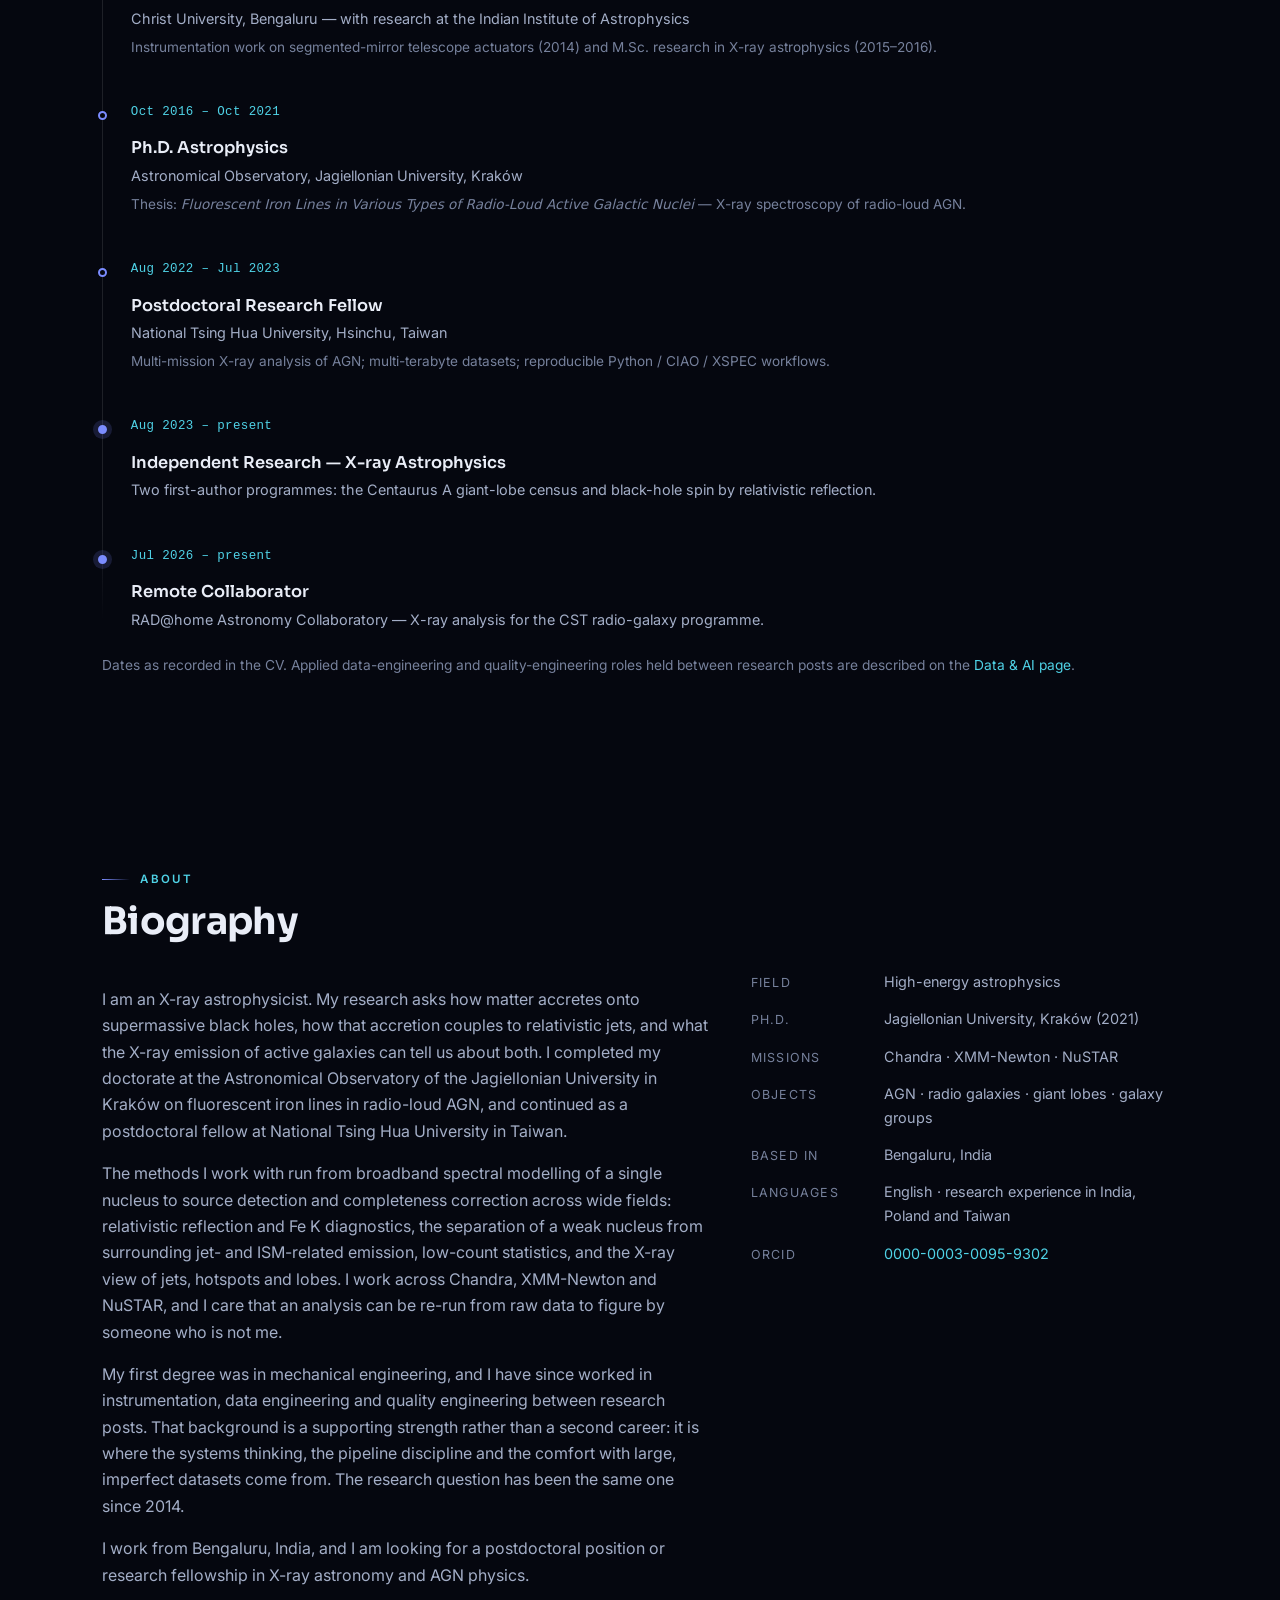
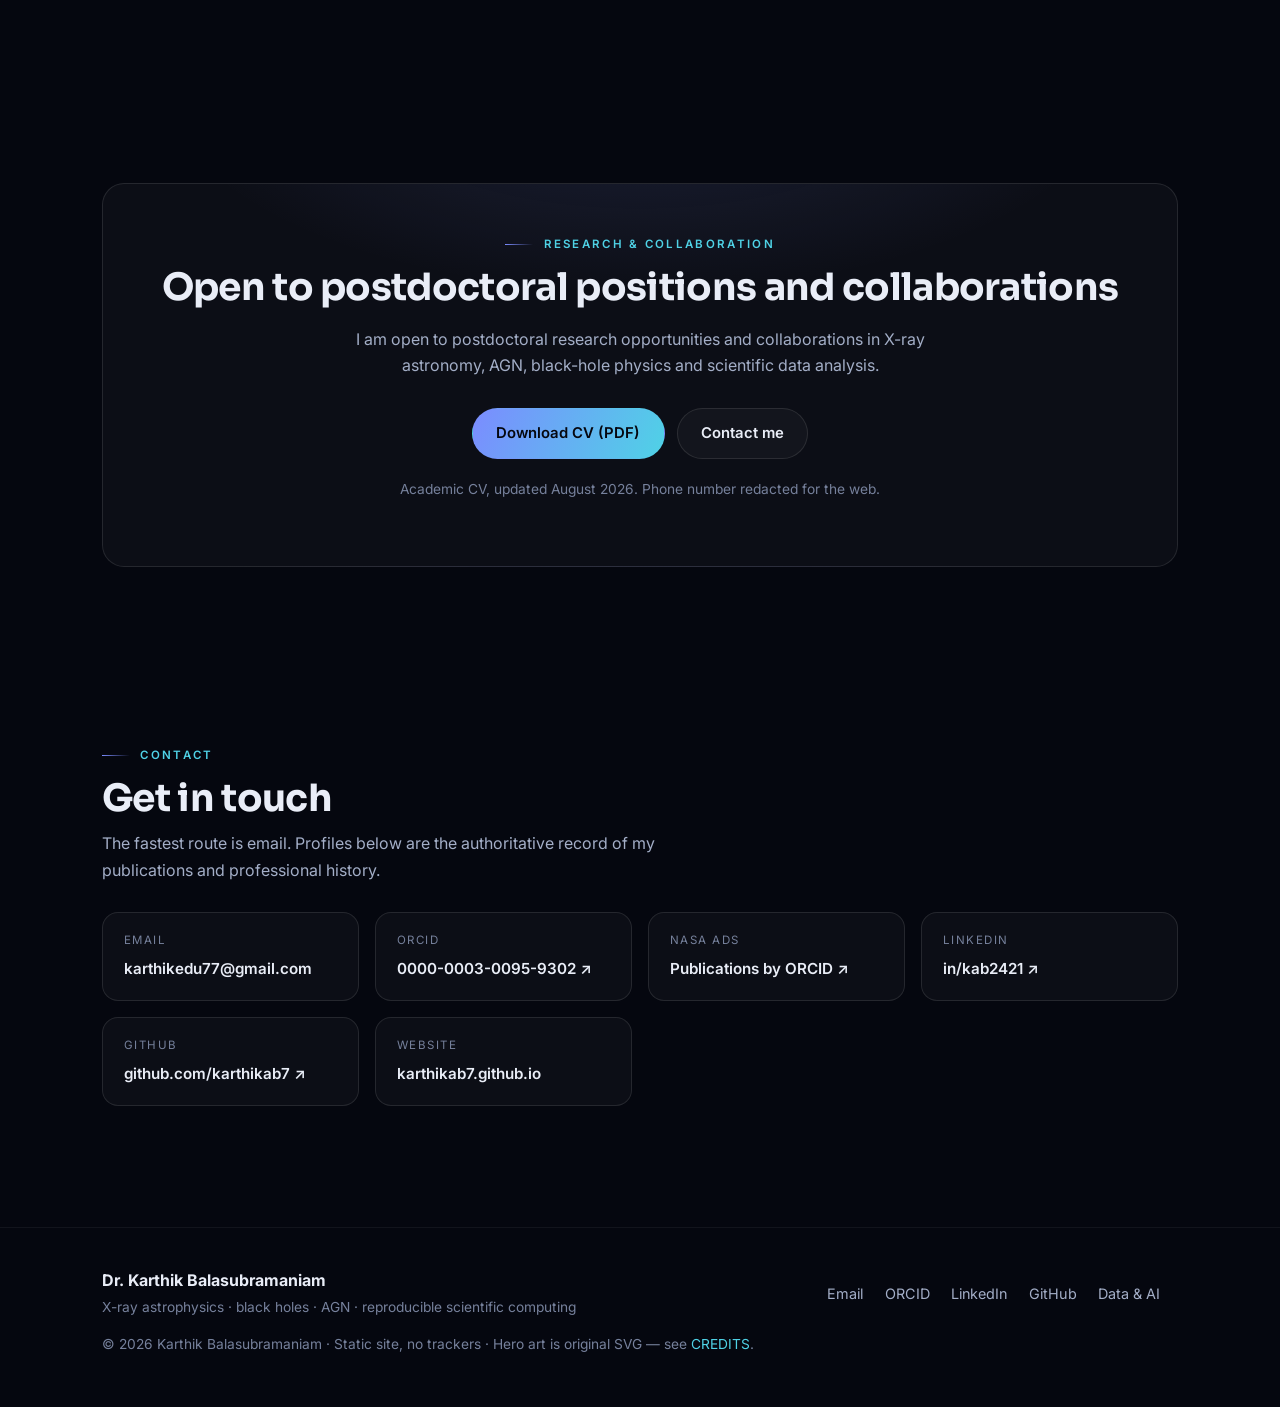
==== commit fd2f70c4: "Redesign: lead with X-ray astrophysics, one page, corrected facts The landing page led with "From bl" ====
--- a/index.html
+++ b/index.html
@@ -3,135 +3,538 @@
 <head>
   <meta charset="UTF-8" />
   <meta name="viewport" content="width=device-width, initial-scale=1.0" />
-  <title>Dr. Karthik Balasubramaniam — Astrophysics · Data · AI</title>
-  <meta name="description" content="Dr. Karthik Balasubramaniam — astrophysicist (PhD) and scientist-builder across X-ray astronomy, scientific computing, data/AI, and solar-light optics. Choose a path: research or data & AI." />
+  <title>Karthik Balasubramaniam | X-ray Astrophysicist</title>
+  <meta name="description" content="Karthik Balasubramaniam — X-ray astrophysicist working on black-hole accretion, active galactic nuclei, relativistic reflection and jet–accretion coupling with Chandra, XMM-Newton and NuSTAR." />
   <meta name="author" content="Karthik Balasubramaniam" />
+  <meta name="keywords" content="X-ray astronomy, black holes, active galactic nuclei, AGN, accretion, relativistic reflection, Fe K-alpha, black-hole spin, Chandra, XMM-Newton, NuSTAR, Centaurus A, astrophysics postdoc" />
   <link rel="canonical" href="https://karthikab7.github.io/" />
   <meta name="robots" content="index, follow" />
-  <meta property="og:type" content="website" />
-  <meta property="og:title" content="Dr. Karthik Balasubramaniam — From black holes to intelligent systems" />
-  <meta property="og:description" content="Exploring complex systems — from black holes and X-ray spectra to intelligent data systems and solar-light innovation." />
+
+  <meta property="og:type" content="profile" />
+  <meta property="og:title" content="Karthik Balasubramaniam | X-ray Astrophysicist" />
+  <meta property="og:description" content="Black-hole accretion, AGN and jet–accretion coupling with Chandra, XMM-Newton and NuSTAR. Astrophysics at the core, computation as the tool." />
   <meta property="og:url" content="https://karthikab7.github.io/" />
-  <meta property="og:image" content="https://karthikab7.github.io/assets/img/icons/og.svg" />
+  <meta property="og:image" content="https://karthikab7.github.io/assets/img/icons/og.png" />
+  <meta property="og:image:type" content="image/png" />
+  <meta property="og:image:width" content="1200" />
+  <meta property="og:image:height" content="630" />
+  <meta property="og:image:alt" content="X-ray astrophysics of black holes and AGN — Dr. Karthik Balasubramaniam" />
+  <meta property="og:locale" content="en_GB" />
   <meta name="twitter:card" content="summary_large_image" />
+  <meta name="twitter:title" content="Karthik Balasubramaniam | X-ray Astrophysicist" />
+  <meta name="twitter:description" content="Black-hole accretion, AGN and jet–accretion coupling with Chandra, XMM-Newton and NuSTAR." />
+
   <link rel="icon" type="image/svg+xml" href="assets/img/icons/favicon.svg" />
   <link rel="preconnect" href="https://fonts.googleapis.com" />
   <link rel="preconnect" href="https://fonts.gstatic.com" crossorigin />
   <link rel="stylesheet" href="https://fonts.googleapis.com/css2?family=Inter:wght@400;500;600;700&family=Sora:wght@600;700&display=swap" />
   <link rel="stylesheet" href="assets/css/styles.css" />
+  <script>document.documentElement.classList.add("js");</script>
+
   <script type="application/ld+json">
-  {"@context":"https://schema.org","@type":"Person","name":"Karthik Balasubramaniam","honorificPrefix":"Dr.",
-   "jobTitle":"Astrophysicist; Research Data Scientist","url":"https://karthikab7.github.io/",
-   "sameAs":["https://orcid.org/0000-0003-0095-9302","https://www.linkedin.com/in/kab2421","https://github.com/karthikab7"],
-   "alumniOf":["Jagiellonian University","Christ University","Visvesvaraya Technological University"],
-   "knowsAbout":["X-ray astronomy","Active galactic nuclei","Spectral modelling","Scientific computing","Data analysis","Optical light-guide systems"]}
+  {
+    "@context": "https://schema.org",
+    "@type": "Person",
+    "name": "Karthik Balasubramaniam",
+    "jobTitle": "X-ray Astrophysicist",
+    "url": "https://karthikab7.github.io/",
+    "email": "mailto:karthikedu77@gmail.com",
+    "identifier": "https://orcid.org/0000-0003-0095-9302",
+    "sameAs": [
+      "https://orcid.org/0000-0003-0095-9302",
+      "https://www.linkedin.com/in/kab2421",
+      "https://github.com/karthikab7"
+    ],
+    "alumniOf": [
+      {"@type":"CollegeOrUniversity","name":"Jagiellonian University"},
+      {"@type":"CollegeOrUniversity","name":"Christ University"},
+      {"@type":"CollegeOrUniversity","name":"Visvesvaraya Technological University"}
+    ],
+    "knowsAbout": [
+      "X-ray astronomy","Active galactic nuclei","Black-hole accretion",
+      "Relativistic reflection","Fe K-alpha emission","Jet–accretion coupling",
+      "Chandra X-ray Observatory","XMM-Newton","NuSTAR",
+      "X-ray spectroscopy","Statistical inference","Scientific computing"
+    ]
+  }
   </script>
 </head>
-<body class="theme-landing">
+
+<body>
   <div class="scroll-progress" aria-hidden="true"></div>
   <a class="skip-link" href="#main">Skip to content</a>
 
   <header class="nav">
     <div class="wrap nav__inner">
-      <a class="brand" href="index.html"><span class="brand__mark" aria-hidden="true"></span> Karthik&nbsp;Balasubramaniam</a>
-      <button class="nav__toggle" aria-expanded="false" aria-controls="nav-links" aria-label="Toggle menu">☰</button>
+      <a class="brand" href="#top" aria-label="Karthik Balasubramaniam — home">
+        <img class="brand__mark" src="assets/img/icons/favicon.svg" alt="" width="30" height="30" />
+        <span>Karthik&nbsp;Balasubramaniam
+          <span class="brand__sub">X-ray Astrophysicist</span>
+        </span>
+      </a>
+      <button class="nav__toggle" aria-expanded="false" aria-controls="nav-links" aria-label="Toggle navigation menu">☰</button>
       <ul class="nav__links" id="nav-links">
-        <li><a href="index.html" aria-current="page">Home</a></li>
-        <li><a href="astro.html">Astrophysics</a></li>
-        <li><a href="data.html">Data &amp; AI</a></li>
+        <li><a href="#top">Home</a></li>
+        <li><a href="#research">Research</a></li>
+        <li><a href="#publications">Publications</a></li>
+        <li><a href="#about">About</a></li>
+        <li><a href="#cv">CV</a></li>
         <li><a href="#contact">Contact</a></li>
+        <li class="nav__secondary"><a href="data.html">Data &amp; AI</a></li>
       </ul>
     </div>
   </header>
 
   <main id="main">
-    <!-- HERO -->
-    <section class="hero">
+
+    <!-- ============================ HERO ============================ -->
+    <section class="hero" id="top">
       <div class="hero__bg" aria-hidden="true">
-        <canvas id="starfield"></canvas>
-        <img class="hero__art spin-slow" src="assets/img/astro/accretion-disc.svg" alt="" />
+        <img class="hero__art spin-slow" src="assets/img/astro/cena-lobes.svg" alt="" width="820" height="820" />
         <div class="hero__veil"></div>
       </div>
       <div class="wrap">
-        <span class="hero__tag reveal">✦ Exploring complex systems — from black holes to intelligent machines</span>
-        <p class="eyebrow reveal">Dr. Karthik Balasubramaniam</p>
-        <h1 class="reveal">From <span class="gradient-text">black holes</span> to <span class="gradient-text">intelligent systems</span>.</h1>
-        <p class="lead reveal">I am an interdisciplinary researcher and scientist-builder working across astrophysics,
-          computation, data, and complex systems — turning large, imperfect datasets into rigorous, reproducible
-          results, from X-ray spectra of accreting black holes to data pipelines and solar-light optics.</p>
-        <div class="hero__cta reveal">
-          <a class="btn btn--primary" href="astro.html">Explore Astrophysics →</a>
-          <a class="btn btn--ghost" href="data.html">Explore Data &amp; AI →</a>
-        </div>
-      </div>
-    </section>
-
-    <!-- PATHWAYS -->
-    <section class="wrap" aria-label="Choose a path">
-      <p class="eyebrow reveal">Two paths, one curiosity</p>
-      <div class="pathways">
-        <a class="pathway pathway--astro reveal" href="astro.html">
-          <img class="pathway__art" src="assets/img/astro/galaxy-jet.svg" alt="" aria-hidden="true" />
-          <p class="eyebrow">Path 01</p>
-          <h3>Astrophysics &amp; Research</h3>
-          <p>X-ray spectroscopy of accreting black holes, AGN, and radio galaxies — built on reproducible,
-             open scientific computation.</p>
-          <span class="btn btn--ghost">Enter research →</span>
+        <div class="hero__inner">
+          <p class="hero__tag reveal"><span class="dot" aria-hidden="true"></span> Astrophysics at the core. Computation as the tool.</p>
+          <h1 class="hero__kicker reveal">X-ray astrophysics of <span class="gradient-text">black holes &amp; AGN</span></h1>
+          <p class="hero__name reveal">Dr. Karthik Balasubramaniam</p>
+          <p class="hero__role reveal">Astrophysicist · X-ray Astronomy · AGN · Black-Hole Accretion</p>
+          <p class="hero__statement reveal">I study accretion, relativistic reflection and jet–accretion coupling in
+            active galaxies using Chandra, XMM-Newton and NuSTAR. My work combines X-ray spectroscopy, statistical
+            inference and reproducible computational pipelines.</p>
+          <div class="hero__cta reveal">
+            <a class="btn btn--primary" href="#research">Explore research</a>
+            <a class="btn btn--ghost" href="#publications">Publications</a>
+            <a class="btn btn--ghost" href="assets/Karthik_Balasubramaniam_CV.pdf" download>Download CV</a>
+          </div>
+        </div>
+      </div>
+    </section>
+
+    <!-- ======================= RESEARCH AREAS ======================= -->
+    <section class="wrap" id="research" aria-labelledby="research-h">
+      <p class="eyebrow reveal">Research</p>
+      <h2 id="research-h" class="reveal">What I investigate</h2>
+      <p class="section-lead reveal">Four connected threads: the physics of the accretion flow, how that flow couples
+        to relativistic jets, the multi-mission X-ray data that constrain both, and the computation that makes the
+        analysis reproducible.</p>
+
+      <div class="grid grid--4" style="margin-top:2rem">
+        <article class="card area reveal">
+          <p class="area__num">01</p>
+          <div class="card__icon" aria-hidden="true"><svg viewBox="0 0 24 24"><circle cx="12" cy="12" r="3"/><ellipse cx="12" cy="12" rx="10" ry="4"/></svg></div>
+          <h3>Black-Hole Accretion &amp; X-ray Spectroscopy</h3>
+          <p>Relativistic reflection, Fe&nbsp;K emission and broadband X-ray spectroscopy of accreting supermassive
+             black holes.</p>
+          <p class="area__keys">reflection · Fe&nbsp;K · spin</p>
+        </article>
+
+        <article class="card area reveal">
+          <p class="area__num">02</p>
+          <div class="card__icon" aria-hidden="true"><svg viewBox="0 0 24 24"><path d="M12 3 v8 M12 13 v8 M9 6 l3 5 l3 -5 M9 18 l3 -5 l3 5"/></svg></div>
+          <h3>AGN &amp; Jet–Accretion Coupling</h3>
+          <p>Connecting nuclear accretion physics with relativistic jets, lobes and the feedback they deliver to the
+             surrounding medium.</p>
+          <p class="area__keys">jets · lobes · feedback</p>
+        </article>
+
+        <article class="card area reveal">
+          <p class="area__num">03</p>
+          <div class="card__icon" aria-hidden="true"><svg viewBox="0 0 24 24"><path d="M3 12 h4 l2 -6 l3 12 l2 -6 h7"/></svg></div>
+          <h3>Multi-Mission X-ray Astronomy</h3>
+          <p>Joint analysis across observatories, from sub-arcsecond imaging to hard-X-ray spectroscopy.</p>
+          <p class="area__keys">Chandra · XMM-Newton · NuSTAR</p>
+        </article>
+
+        <article class="card area reveal">
+          <p class="area__num">04</p>
+          <div class="card__icon" aria-hidden="true"><svg viewBox="0 0 24 24"><path d="M6 9 l-3 3 l3 3 M18 9 l3 3 l-3 3 M14 5 l-4 14"/></svg></div>
+          <h3>Computational Astrophysics</h3>
+          <p>Python pipelines, statistical inference, simulation-based bias tests and provenance-tracked, reproducible
+             research.</p>
+          <p class="area__keys">Python · inference · reproducibility</p>
+        </article>
+      </div>
+    </section>
+
+    <!-- ====================== FEATURED RESEARCH ====================== -->
+    <section class="wrap" aria-labelledby="featured-h">
+      <p class="eyebrow reveal">Featured research</p>
+      <h2 id="featured-h" class="reveal">Projects</h2>
+      <p class="section-lead reveal">Status is stated on every project. Nothing below reports a result that is not
+        yet through peer review.</p>
+
+      <div class="grid grid--2" style="margin-top:2rem">
+
+        <article class="card project reveal">
+          <div class="project__head">
+            <h3>Centaurus A: Point-Source Census Across the Giant Radio Lobes</h3>
+            <span class="status status--prep">In preparation</span>
+          </div>
+          <p class="project__title-sub">Chandra · source detection · completeness · logN–logS</p>
+          <p>A reproducible rebuild of the X-ray point-source census across Chandra ACIS-I pointings along the giant
+             radio lobes of the nearest radio galaxy — detection, photometry, hardness ratios and spectral
+             diagnostics, with completeness-corrected source counts, scripted end to end. The question the analysis
+             is built to answer: once the survey selection function and the cosmic X-ray background are accounted
+             for, is there a compact-source population physically associated with the lobes, and how sensitive is
+             the inverse-Compton magnetic-field estimate to point-source contamination? A draft is with co-authors.</p>
+          <ul class="chips" style="margin-top:1.1rem">
+            <li class="chip">CIAO</li><li class="chip">wavdetect</li><li class="chip">srcflux</li>
+            <li class="chip">XSPEC</li><li class="chip">Python</li>
+          </ul>
+        </article>
+
+        <article class="card project reveal">
+          <div class="project__head">
+            <h3>Relativistic Reflection, Black-Hole Spin &amp; Jet–Accretion Coupling</h3>
+            <span class="status status--prep">In preparation</span>
+          </div>
+          <p class="project__title-sub">XMM-Newton · NuSTAR · XSPEC · relxill</p>
+          <p>Joint XMM-Newton and NuSTAR spectral modelling with relativistic reflection (<code>relxill</code>) and
+             MCMC to constrain black-hole spin across a multi-target sample — built around a documented software
+             stack, explicit treatment of degeneracies between spin, inclination and coronal parameters, and a
+             fitting pipeline that can be re-run end to end.</p>
+          <ul class="chips" style="margin-top:1.1rem">
+            <li class="chip">XSPEC</li><li class="chip">relxill</li><li class="chip">NuSTAR</li>
+            <li class="chip">XMM-Newton</li><li class="chip">MCMC</li>
+          </ul>
+        </article>
+
+        <article class="card project reveal">
+          <div class="project__head">
+            <h3>X-ray Signatures of Radio-Mode AGN Feedback</h3>
+            <span class="status status--proposal">Proposal</span>
+          </div>
+          <p class="project__title-sub">galaxy groups · poor clusters · hot gas · Chandra · XMM-Newton</p>
+          <p>A proposed archival programme on how the balance between AGN mechanical output and radiative cooling
+             depends on the dynamical state of the host atmosphere, in the group regime where the shallow potential
+             makes feedback most consequential — measuring the AGN-driven perturbation of the hot gas wherever it can
+             be measured, rather than only in the minority of systems where a cavity is cleanly detectable.</p>
+          <ul class="chips" style="margin-top:1.1rem">
+            <li class="chip">Chandra</li><li class="chip">XMM-Newton</li><li class="chip">APEC</li>
+            <li class="chip">hierarchical models</li>
+          </ul>
+        </article>
+
+        <article class="card project reveal">
+          <div class="project__head">
+            <h3>RAD@home CST Radio Galaxies — X-ray Environments</h3>
+            <span class="status status--collab">Collaboration</span>
+          </div>
+          <p class="project__title-sub">Chandra · intracluster medium · radio/X-ray overlays</p>
+          <p>As a remote X-ray collaborator with the <strong>RAD@home Astronomy Collaboratory</strong>
+             (PI Prof.&nbsp;Ananda Hota), I analyse the cluster and group environments of Collimated Synchrotron
+             Threads (CSTs), a newly recognised class of filamentary structure in radio galaxies. Lead case:
+             <strong>CST-2 in Abell&nbsp;2092</strong>, where archival Chandra data show a ≈2.7&nbsp;keV intracluster
+             atmosphere whose thermal pressure far exceeds that of the radio thread — evidence that the surrounding
+             hot gas confines and shapes the structure.</p>
+          <ul class="chips" style="margin-top:1.1rem">
+            <li class="chip">CIAO</li><li class="chip">Chandra</li><li class="chip">APEC</li>
+            <li class="chip">LoTSS</li>
+          </ul>
+        </article>
+      </div>
+    </section>
+
+    <!-- ====================== CURRENTLY WORKING ON ====================== -->
+    <section class="wrap" aria-labelledby="now-h">
+      <p class="eyebrow reveal">Currently working on</p>
+      <h2 id="now-h" class="reveal">Active threads</h2>
+      <ul class="now reveal" style="margin-top:1.8rem">
+        <li><strong>Centaurus A giant-lobe point-source census</strong>
+            <span>Completeness-corrected counts and lobe-association test; draft with co-authors.</span></li>
+        <li><strong>XMM-Newton + NuSTAR black-hole spin and reflection study</strong>
+            <span>Multi-target relativistic-reflection fits with a reproducible <code>relxill</code> pipeline.</span></li>
+        <li><strong>AGN feedback in galaxy groups and poor clusters</strong>
+            <span>Archival programme in development on cooling, dynamical state and mechanical output.</span></li>
+        <li><strong>X-ray environments of CST radio galaxies</strong>
+            <span>RAD@home collaboration — Chandra analysis of the CST-2 field in Abell 2092.</span></li>
+        <li><strong>Scientific computing and reproducible analysis</strong>
+            <span>Provenance-tracked, scripted workflows across every project above.</span></li>
+      </ul>
+    </section>
+
+    <!-- ========================= PUBLICATIONS ========================= -->
+    <section class="wrap" id="publications" aria-labelledby="pubs-h">
+      <p class="eyebrow reveal">Peer-reviewed publications</p>
+      <h2 id="pubs-h" class="reveal">Selected publications</h2>
+      <p class="section-lead reveal">Nine peer-reviewed works in <em>The Astrophysical Journal</em>,
+        <em>Astronomy &amp; Astrophysics</em>, the <em>Journal of Astronomical Instrumentation</em> and the
+        <em>Proceedings of the IAU</em>. The canonical, authoritative list is on
+        <a href="https://orcid.org/0000-0003-0095-9302" target="_blank" rel="noopener">ORCID</a>.</p>
+
+      <h3 class="reveal" style="margin-top:2.4rem;color:var(--accent-2);font-size:.78rem;text-transform:uppercase;letter-spacing:.16em;font-family:var(--font-sans)">First author</h3>
+      <div class="reveal">
+        <article class="pub">
+          <div class="pub__year">2021</div>
+          <div>
+            <p class="pub__title" style="margin:0"><span class="badge badge--apj">ApJ</span>X-ray emission of the γ-ray-loud young radio galaxy NGC 3894<span class="tag-author tag-author--first">First author</span></p>
+            <p class="pub__meta"><em>K. Balasubramaniam</em>, Ł. Stawarz, C. C. Cheung, et al. · The Astrophysical Journal <strong>922</strong>, 84</p>
+            <a class="doi-btn" href="https://doi.org/10.3847/1538-4357/ac1ff5" target="_blank" rel="noopener">DOI ↗</a>
+          </div>
+        </article>
+
+        <article class="pub">
+          <div class="pub__year">2020</div>
+          <div>
+            <p class="pub__title" style="margin:0"><span class="badge badge--apj">ApJ</span>Chandra view of the LINER-type nucleus in CGCG 292−057: ionized iron line and jet–ISM interactions<span class="tag-author tag-author--first">First author</span></p>
+            <p class="pub__meta"><em>K. Balasubramaniam</em>, Ł. Stawarz, V. Marchenko, et al. · The Astrophysical Journal <strong>905</strong>, 148</p>
+            <a class="doi-btn" href="https://doi.org/10.3847/1538-4357/abc4e2" target="_blank" rel="noopener">DOI ↗</a>
+          </div>
+        </article>
+
+        <article class="pub">
+          <div class="pub__year">2018</div>
+          <div>
+            <p class="pub__title" style="margin:0"><span class="badge badge--proc">IAU Proc.</span>Chandra view on the active nucleus of CGCG 292−057: jet–ISM interactions<span class="tag-author tag-author--first">First author</span></p>
+            <p class="pub__meta"><em>K. Balasubramaniam</em> et al. · Proceedings of the IAU <strong>14</strong>, 222 · conference proceedings</p>
+            <a class="doi-btn" href="https://doi.org/10.1017/S1743921318007445" target="_blank" rel="noopener">DOI ↗</a>
+          </div>
+        </article>
+      </div>
+
+      <h3 class="reveal" style="margin-top:2.4rem;color:var(--accent-2);font-size:.78rem;text-transform:uppercase;letter-spacing:.16em;font-family:var(--font-sans)">Co-author</h3>
+      <div class="reveal">
+        <article class="pub">
+          <div class="pub__year">2024</div>
+          <div>
+            <p class="pub__title" style="margin:0"><span class="badge badge--aa">A&amp;A</span>X-ray emission in the GeV-emitting compact symmetric objects PKS 1718−649 and TXS 1146+596<span class="tag-author tag-author--co">Co-author</span></p>
+            <p class="pub__meta">E. Bronzini, G. Migliori, C. Vignali, …, <em>K. Balasubramaniam</em> · Astronomy &amp; Astrophysics <strong>684</strong>, A65</p>
+            <a class="doi-btn" href="https://doi.org/10.1051/0004-6361/202348208" target="_blank" rel="noopener">DOI ↗</a>
+          </div>
+        </article>
+
+        <article class="pub">
+          <div class="pub__year">2021</div>
+          <div>
+            <p class="pub__title" style="margin:0"><span class="badge badge--apj">ApJ</span>Complex structure of the eastern lobe of the Pictor A radio galaxy<span class="tag-author tag-author--co">Co-author</span></p>
+            <p class="pub__meta">R. Thimmappa, Ł. Stawarz, U. Pajdosz-Śmierciak, <em>K. Balasubramaniam</em>, V. Marchenko · The Astrophysical Journal <strong>921</strong>, 44</p>
+            <a class="doi-btn" href="https://doi.org/10.3847/1538-4357/ac1ce3" target="_blank" rel="noopener">DOI ↗</a>
+          </div>
+        </article>
+
+        <article class="pub">
+          <div class="pub__year">2020</div>
+          <div>
+            <p class="pub__title" style="margin:0"><span class="badge badge--apj">ApJ</span>Chandra imaging of the western hotspot in the radio galaxy Pictor A<span class="tag-author tag-author--co">Co-author</span></p>
+            <p class="pub__meta">R. Thimmappa, Ł. Stawarz, V. Marchenko, <em>K. Balasubramaniam</em>, et al. · The Astrophysical Journal <strong>903</strong>, 109</p>
+            <a class="doi-btn" href="https://doi.org/10.3847/1538-4357/abb605" target="_blank" rel="noopener">DOI ↗</a>
+          </div>
+        </article>
+
+        <article class="pub">
+          <div class="pub__year">2018</div>
+          <div>
+            <p class="pub__title" style="margin:0"><span class="badge badge--apj">ApJ</span>Signatures of the disk–jet coupling in the broad-line radio quasar 4C+74.26<span class="tag-author tag-author--co">Co-author</span></p>
+            <p class="pub__meta">G. Bhatta, Ł. Stawarz, A. Markowitz, <em>K. Balasubramaniam</em>, et al. · The Astrophysical Journal <strong>866</strong>, 132</p>
+            <a class="doi-btn" href="https://doi.org/10.3847/1538-4357/aade9c" target="_blank" rel="noopener">DOI ↗</a>
+          </div>
+        </article>
+
+        <article class="pub">
+          <div class="pub__year">2018</div>
+          <div>
+            <p class="pub__title" style="margin:0"><span class="badge badge--proc">IAU Proc.</span>Preliminary analysis of the X-ray emission from the central regions of Pictor A<span class="tag-author tag-author--co">Co-author</span></p>
+            <p class="pub__meta">R. Thimmappa, Ł. Stawarz, <em>K. Balasubramaniam</em>, V. Marchenko · Proceedings of the IAU <strong>14</strong>, 224 · conference proceedings</p>
+            <a class="doi-btn" href="https://doi.org/10.1017/S1743921318005148" target="_blank" rel="noopener">DOI ↗</a>
+          </div>
+        </article>
+
+        <article class="pub">
+          <div class="pub__year">2017</div>
+          <div>
+            <p class="pub__title" style="margin:0"><span class="badge badge--proc">JAI</span>Dynamic loading assembly for testing actuators of a segmented mirror telescope<span class="tag-author tag-author--co">Co-author</span></p>
+            <p class="pub__meta">A. Deshmukh, P. S. Parihar, <em>K. Balasubramaniam</em>, et al. · Journal of Astronomical Instrumentation <strong>6</strong>(3), 1750006</p>
+            <a class="doi-btn" href="https://doi.org/10.1142/S2251171717500064" target="_blank" rel="noopener">DOI ↗</a>
+          </div>
+        </article>
+      </div>
+
+      <div class="pub-links reveal">
+        <a class="btn btn--ghost btn--sm" href="https://orcid.org/0000-0003-0095-9302" target="_blank" rel="noopener">View all publications — ORCID ↗</a>
+        <a class="btn btn--ghost btn--sm" href="https://ui.adsabs.harvard.edu/search/q=orcid%3A0000-0003-0095-9302&amp;sort=date%20desc" target="_blank" rel="noopener">NASA ADS ↗</a>
+      </div>
+      <p class="muted reveal" style="margin-top:1rem">Two further first-author manuscripts (Centaurus A; black-hole spin)
+        are in preparation and are listed under Research rather than here.</p>
+    </section>
+
+    <!-- ======================= RESEARCH TOOLKIT ======================= -->
+    <section class="wrap" aria-labelledby="toolkit-h">
+      <p class="eyebrow reveal">Research toolkit</p>
+      <h2 id="toolkit-h" class="reveal">Observatories, software, methods</h2>
+      <div class="toolcols reveal">
+        <div class="toolcol">
+          <h3>Observatories</h3>
+          <ul class="chips"><li class="chip">Chandra</li><li class="chip">XMM-Newton</li><li class="chip">NuSTAR</li></ul>
+        </div>
+        <div class="toolcol">
+          <h3>Analysis</h3>
+          <ul class="chips"><li class="chip">CIAO</li><li class="chip">Sherpa</li><li class="chip">XSPEC</li><li class="chip">HEASoft</li><li class="chip">SAS</li><li class="chip">relxill</li></ul>
+        </div>
+        <div class="toolcol">
+          <h3>Computational</h3>
+          <ul class="chips"><li class="chip">Python</li><li class="chip">NumPy</li><li class="chip">SciPy</li><li class="chip">Pandas</li><li class="chip">Matplotlib</li><li class="chip">Git</li><li class="chip">Linux / HPC</li></ul>
+        </div>
+        <div class="toolcol">
+          <h3>Methods</h3>
+          <ul class="chips"><li class="chip">X-ray spectroscopy</li><li class="chip">Spectral modelling</li><li class="chip">Statistical inference</li><li class="chip">Source detection</li><li class="chip">MCMC / Bayesian</li><li class="chip">Low-count statistics</li><li class="chip">Reproducible pipelines</li></ul>
+        </div>
+      </div>
+    </section>
+
+    <!-- ========================== TIMELINE ========================== -->
+    <section class="wrap" aria-labelledby="timeline-h">
+      <p class="eyebrow reveal">Career</p>
+      <h2 id="timeline-h" class="reveal">A path into high-energy astrophysics</h2>
+      <p class="section-lead reveal">Engineering gave me instruments and systems; physics gave me the questions;
+        astrophysics is where I have worked since 2014.</p>
+
+      <ol class="timeline reveal">
+        <li>
+          <p class="when">2009 – 2013</p>
+          <p class="what">B.E. Mechanical Engineering</p>
+          <p class="where">Visvesvaraya Technological University, India</p>
+        </li>
+        <li>
+          <p class="when">2014 – 2016</p>
+          <p class="what">M.Sc. Physics</p>
+          <p class="where">Christ University, Bengaluru — with research at the Indian Institute of Astrophysics</p>
+          <p class="note">Instrumentation work on segmented-mirror telescope actuators (2014) and M.Sc. research in
+            X-ray astrophysics (2015–2016).</p>
+        </li>
+        <li>
+          <p class="when">Oct 2016 – Oct 2021</p>
+          <p class="what">Ph.D. Astrophysics</p>
+          <p class="where">Astronomical Observatory, Jagiellonian University, Kraków</p>
+          <p class="note">Thesis: <em>Fluorescent Iron Lines in Various Types of Radio-Loud Active Galactic Nuclei</em>
+            — X-ray spectroscopy of radio-loud AGN.</p>
+        </li>
+        <li>
+          <p class="when">Aug 2022 – Jul 2023</p>
+          <p class="what">Postdoctoral Research Fellow</p>
+          <p class="where">National Tsing Hua University, Hsinchu, Taiwan</p>
+          <p class="note">Multi-mission X-ray analysis of AGN; multi-terabyte datasets; reproducible
+            Python / CIAO / XSPEC workflows.</p>
+        </li>
+        <li class="is-current">
+          <p class="when">Aug 2023 – present</p>
+          <p class="what">Independent Research — X-ray Astrophysics</p>
+          <p class="where">Two first-author programmes: the Centaurus A giant-lobe census and black-hole spin by
+            relativistic reflection.</p>
+        </li>
+        <li class="is-current">
+          <p class="when">Jul 2026 – present</p>
+          <p class="what">Remote Collaborator</p>
+          <p class="where">RAD@home Astronomy Collaboratory — X-ray analysis for the CST radio-galaxy programme.</p>
+        </li>
+      </ol>
+      <p class="muted reveal" style="margin-top:1.4rem">Dates as recorded in the CV. Applied data-engineering and
+        quality-engineering roles held between research posts are described on the
+        <a href="data.html">Data &amp; AI page</a>.</p>
+    </section>
+
+    <!-- ============================ ABOUT ============================ -->
+    <section class="wrap" id="about" aria-labelledby="about-h">
+      <p class="eyebrow reveal">About</p>
+      <h2 id="about-h" class="reveal">Biography</h2>
+      <div class="about reveal" style="margin-top:1.6rem">
+        <div>
+          <p>I am an X-ray astrophysicist. My research asks how matter accretes onto supermassive black holes, how that
+            accretion couples to relativistic jets, and what the X-ray emission of active galaxies can tell us about
+            both. I completed my doctorate at the Astronomical Observatory of the Jagiellonian University in Kraków on
+            fluorescent iron lines in radio-loud AGN, and continued as a postdoctoral fellow at National Tsing Hua
+            University in Taiwan.</p>
+          <p>The methods I work with run from broadband spectral modelling of a single nucleus to source detection and
+            completeness correction across wide fields: relativistic reflection and Fe&nbsp;K diagnostics, the
+            separation of a weak nucleus from surrounding jet- and ISM-related emission, low-count statistics, and the
+            X-ray view of jets, hotspots and lobes. I work across Chandra, XMM-Newton and NuSTAR, and I care that an
+            analysis can be re-run from raw data to figure by someone who is not me.</p>
+          <p>My first degree was in mechanical engineering, and I have since worked in instrumentation, data
+            engineering and quality engineering between research posts. That background is a supporting strength
+            rather than a second career: it is where the systems thinking, the pipeline discipline and the comfort
+            with large, imperfect datasets come from. The research question has been the same one since 2014.</p>
+          <p>I work from Bengaluru, India, and I am looking for a postdoctoral position or research fellowship in
+            X-ray astronomy and AGN physics.</p>
+        </div>
+        <aside>
+          <ul class="factlist">
+            <li><span class="k">Field</span><span class="v">High-energy astrophysics</span></li>
+            <li><span class="k">Ph.D.</span><span class="v">Jagiellonian University, Kraków (2021)</span></li>
+            <li><span class="k">Missions</span><span class="v">Chandra · XMM-Newton · NuSTAR</span></li>
+            <li><span class="k">Objects</span><span class="v">AGN · radio galaxies · giant lobes · galaxy groups</span></li>
+            <li><span class="k">Based in</span><span class="v">Bengaluru, India</span></li>
+            <li><span class="k">Languages</span><span class="v">English · research experience in India, Poland and Taiwan</span></li>
+            <li><span class="k">ORCID</span><span class="v"><a href="https://orcid.org/0000-0003-0095-9302" target="_blank" rel="noopener">0000-0003-0095-9302</a></span></li>
+          </ul>
+        </aside>
+      </div>
+    </section>
+
+    <!-- =================== CV / COLLABORATION CTA =================== -->
+    <section class="wrap" id="cv" aria-labelledby="cv-h">
+      <div class="cta reveal">
+        <p class="eyebrow" style="justify-content:center">Research &amp; collaboration</p>
+        <h2 id="cv-h">Open to postdoctoral positions and collaborations</h2>
+        <p>I am open to postdoctoral research opportunities and collaborations in X-ray astronomy, AGN, black-hole
+          physics and scientific data analysis.</p>
+        <div class="hero__cta">
+          <a class="btn btn--primary" href="assets/Karthik_Balasubramaniam_CV.pdf" download>Download CV (PDF)</a>
+          <a class="btn btn--ghost" href="mailto:karthikedu77@gmail.com">Contact me</a>
+        </div>
+        <p class="muted" style="margin-top:1.2rem">Academic CV, updated August 2026. Phone number redacted for the web.</p>
+      </div>
+    </section>
+
+    <!-- =========================== CONTACT =========================== -->
+    <section class="wrap" id="contact" aria-labelledby="contact-h">
+      <p class="eyebrow reveal">Contact</p>
+      <h2 id="contact-h" class="reveal">Get in touch</h2>
+      <p class="section-lead reveal">The fastest route is email. Profiles below are the authoritative record of my
+        publications and professional history.</p>
+
+      <div class="contact-grid reveal">
+        <a class="contact-card" href="mailto:karthikedu77@gmail.com">
+          <span class="k">Email</span><span class="v">karthikedu77@gmail.com</span>
         </a>
-        <a class="pathway pathway--data reveal" href="data.html">
-          <img class="pathway__art" src="assets/img/solar/lightguide-diagram.svg" alt="" aria-hidden="true" />
-          <p class="eyebrow">Path 02</p>
-          <h3>Data Science, AI &amp; Innovation</h3>
-          <p>Scientific thinking applied to data systems and technical R&amp;D — Python automation, statistical
-             modelling, and solar-light optics innovation.</p>
-          <span class="btn btn--ghost">Enter data &amp; AI →</span>
+        <a class="contact-card" href="https://orcid.org/0000-0003-0095-9302" target="_blank" rel="me noopener">
+          <span class="k">ORCID</span><span class="v">0000-0003-0095-9302 ↗</span>
         </a>
-      </div>
-    </section>
-
-    <!-- CURRENT FOCUS -->
-    <section class="wrap" aria-label="Current focus">
-      <p class="eyebrow reveal">Current focus</p>
-      <h2 class="reveal">Working across systems and scales</h2>
-      <div class="grid grid--4" style="margin-top:1.6rem">
-        <div class="card reveal"><div class="card__icon"><svg viewBox="0 0 24 24"><circle cx="12" cy="12" r="3"/><ellipse cx="12" cy="12" rx="10" ry="4"/></svg></div>
-          <h3>Reproducible X-ray astronomy</h3><p>Rebuilding analysis pipelines (Cen&nbsp;A census; SMBH spin) as version-controlled, provenance-tracked workflows.</p></div>
-        <div class="card reveal"><div class="card__icon"><svg viewBox="0 0 24 24"><path d="M4 18 L9 8 L13 14 L20 5"/><circle cx="20" cy="5" r="1.5" fill="currentColor"/></svg></div>
-          <h3>Scientific Python &amp; data</h3><p>Spectral fitting, statistical inference, and visualization on the scientific Python stack.</p></div>
-        <div class="card reveal"><div class="card__icon"><svg viewBox="0 0 24 24"><circle cx="7" cy="8" r="2"/><circle cx="17" cy="7" r="2"/><circle cx="12" cy="16" r="2"/><path d="M9 8 L15 7 M8 9 L11 15 M16 8 L13 15"/></svg></div>
-          <h3>AI &amp; complex systems</h3><p>An emerging interest in AI, computational neuroscience, and complex systems — described cautiously.</p></div>
-        <div class="card reveal"><div class="card__icon"><svg viewBox="0 0 24 24"><circle cx="12" cy="7" r="3"/><path d="M12 12 L12 19 M7 16 L17 16"/></svg></div>
-          <h3>Solar-light &amp; optics</h3><p>Co-inventor on patents applying AI/optimisation to optical light-guide systems for solar energy.</p></div>
-      </div>
-    </section>
-
-    <!-- RESEARCH ACROSS SCALES TIMELINE -->
-    <section class="wrap" aria-label="Research across systems and scales">
-      <p class="eyebrow reveal">Research across systems and scales</p>
-      <h2 class="reveal">A non-linear path</h2>
-      <ul class="htimeline reveal">
-        <li><p class="when">2009–2013</p><p class="what">Mechanical engineering</p><p class="where">B.E., VTU, India</p></li>
-        <li><p class="when">2014–2016</p><p class="what">Physics &amp; instrumentation</p><p class="where">M.Sc. + IIA, India</p></li>
-        <li><p class="when">2016–2021</p><p class="what">X-ray AGN research (PhD)</p><p class="where">Jagiellonian, Poland</p></li>
-        <li><p class="when">2022–2024</p><p class="what">Postdoc · industry · solar AI</p><p class="where">Taiwan / Poland</p></li>
-        <li><p class="when">2024 →</p><p class="what">Data, AI &amp; complex systems</p><p class="where">Reproducibility &amp; interdisciplinary</p></li>
-      </ul>
-      <p class="muted reveal" style="margin-top:1rem">Dates from verified CV. Geographic experience across India, Poland, and Taiwan.</p>
+        <a class="contact-card" href="https://ui.adsabs.harvard.edu/search/q=orcid%3A0000-0003-0095-9302&amp;sort=date%20desc" target="_blank" rel="noopener">
+          <span class="k">NASA ADS</span><span class="v">Publications by ORCID ↗</span>
+        </a>
+        <a class="contact-card" href="https://www.linkedin.com/in/kab2421" target="_blank" rel="me noopener">
+          <span class="k">LinkedIn</span><span class="v">in/kab2421 ↗</span>
+        </a>
+        <a class="contact-card" href="https://github.com/karthikab7" target="_blank" rel="me noopener">
+          <span class="k">GitHub</span><span class="v">github.com/karthikab7 ↗</span>
+        </a>
+        <a class="contact-card" href="https://karthikab7.github.io/">
+          <span class="k">Website</span><span class="v">karthikab7.github.io</span>
+        </a>
+      </div>
     </section>
   </main>
 
-  <footer class="footer" id="contact">
+  <footer class="footer">
     <div class="wrap footer__grid">
-      <div><strong>Let's connect</strong><p class="muted">Open to research collaborations, postdocs, and data/technical roles.</p></div>
-      <nav aria-label="Contact links">
+      <div>
+        <strong>Dr. Karthik Balasubramaniam</strong>
+        <p class="muted" style="margin:.2rem 0 0">X-ray astrophysics · black holes · AGN · reproducible scientific computing</p>
+      </div>
+      <nav aria-label="Contact and profile links">
         <a href="mailto:karthikedu77@gmail.com">Email</a>
-        <a href="https://www.linkedin.com/in/kab2421" rel="me noopener" target="_blank">LinkedIn</a>
-        <a href="https://orcid.org/0000-0003-0095-9302" rel="me noopener" target="_blank">ORCID</a>
-        <a href="https://github.com/karthikab7" rel="me noopener" target="_blank">GitHub</a>
+        <a href="https://orcid.org/0000-0003-0095-9302" target="_blank" rel="me noopener">ORCID</a>
+        <a href="https://www.linkedin.com/in/kab2421" target="_blank" rel="me noopener">LinkedIn</a>
+        <a href="https://github.com/karthikab7" target="_blank" rel="me noopener">GitHub</a>
+        <a href="data.html">Data &amp; AI</a>
       </nav>
     </div>
-    <div class="wrap"><p class="muted">© <span id="year">2026</span> Karthik Balasubramaniam · Static site, no trackers.</p></div>
+    <div class="wrap">
+      <p class="muted">© <span id="year">2026</span> Karthik Balasubramaniam · Static site, no trackers ·
+        Hero art is original SVG — see <a href="CREDITS.md">CREDITS</a>.</p>
+    </div>
   </footer>
+
   <script src="assets/js/main.js" defer></script>
 </body>
 </html>
--- a/assets/css/styles.css
+++ b/assets/css/styles.css
@@ -1,239 +1,408 @@
-/* ============================================================
-   Karthik Balasubramaniam — research portfolio
-   Visual redesign: layered space, glass panels, glowing accents.
-   Plain CSS, no frameworks. Accessible + reduced-motion aware.
-   ============================================================ */
-
+/* ==========================================================================
+   Karthik Balasubramaniam — X-ray astrophysicist
+   Design system: deep-space navy, off-white type, restrained blue/violet.
+   Plain CSS. No frameworks, no build step. Accessible, reduced-motion aware.
+   ========================================================================== */
+
+/* ---------- tokens ---------- */
 :root {
   --font-sans: "Inter", system-ui, -apple-system, "Segoe UI", Roboto, sans-serif;
   --font-display: "Sora", "Inter", system-ui, sans-serif;
-
-  --ink: #eef1fa;
-  --ink-dim: #b3bccf;
-  --ink-faint: #818ca6;
-  --line: rgba(255,255,255,0.10);
-  --line-soft: rgba(255,255,255,0.06);
-  --maxw: 1120px;
-  --radius: 18px;
-  --shadow: 0 18px 60px rgba(0,0,0,0.45);
-  --t: 280ms cubic-bezier(0.22,1,0.36,1);
-
-  /* landing (multi-disciplinary) */
-  --bg: #05060f;
-  --bg-soft: #0a0c1a;
-  --glass: rgba(255,255,255,0.045);
-  --glass-bd: rgba(255,255,255,0.12);
-  --accent: #9b8cff;   /* violet */
-  --accent-2: #4fd2e6; /* cyan */
-  --accent-3: #ffb347; /* solar amber */
-}
-body.theme-astro {
-  --bg: #04050e; --bg-soft: #0a0d22;
-  --accent: #9b8cff; --accent-2: #4fd2e6; --accent-3: #ffd66b;
-  --glass: rgba(124,110,224,0.06);
-}
+  --font-mono: ui-monospace, "SF Mono", "JetBrains Mono", Menlo, Consolas, monospace;
+
+  /* surfaces */
+  --bg:        #05070f;
+  --bg-2:      #080b17;
+  --bg-3:      #0c1020;
+  --surface:   rgba(255,255,255,0.032);
+  --surface-2: rgba(255,255,255,0.055);
+  --line:      rgba(255,255,255,0.10);
+  --line-soft: rgba(255,255,255,0.055);
+
+  /* ink */
+  --ink:       #e9edf7;
+  --ink-dim:   #a3aec7;
+  --ink-faint: #76819c;
+
+  /* accents — cool, restrained */
+  --accent:    #7b8cff;  /* blue-violet, primary */
+  --accent-2:  #4fd2e6;  /* cyan, secondary */
+  --accent-3:  #f2b061;  /* amber, status only */
+
+  --maxw: 1140px;
+  --radius: 16px;
+  --radius-lg: 22px;
+  --shadow: 0 20px 60px rgba(0,0,0,0.5);
+  --t: 260ms cubic-bezier(0.22, 1, 0.36, 1);
+}
+
+/* data/AI page keeps a distinct but subordinate palette */
 body.theme-data {
-  --bg: #070910; --bg-soft: #0c1018;
-  --accent: #2ee6c5; --accent-2: #4aa8ff; --accent-3: #ffb347;
-  --glass: rgba(56,214,224,0.05);
-}
-
-*,*::before,*::after { box-sizing: border-box; }
-html { scroll-behavior: smooth; }
+  --accent: #4aa8ff;
+  --accent-2: #2ee6c5;
+}
+
+/* ---------- base ---------- */
+*, *::before, *::after { box-sizing: border-box; }
+html { scroll-behavior: smooth; scroll-padding-top: 5rem; }
+
 body {
-  margin: 0; font-family: var(--font-sans); color: var(--ink);
-  background: var(--bg); line-height: 1.65; -webkit-font-smoothing: antialiased; overflow-x: hidden;
-}
-/* layered cosmic background */
+  margin: 0;
+  font-family: var(--font-sans);
+  color: var(--ink);
+  background: var(--bg);
+  line-height: 1.65;
+  -webkit-font-smoothing: antialiased;
+  overflow-x: hidden;
+}
+
+/* one quiet field of light behind everything — no star spam */
 body::before {
-  content:""; position: fixed; inset: 0; z-index: -2; pointer-events: none;
+  content: ""; position: fixed; inset: 0; z-index: -2; pointer-events: none;
   background:
-    radial-gradient(900px 600px at 12% -5%, color-mix(in srgb, var(--accent) 22%, transparent), transparent 60%),
-    radial-gradient(800px 600px at 95% 8%, color-mix(in srgb, var(--accent-2) 16%, transparent), transparent 55%),
-    radial-gradient(700px 700px at 70% 100%, color-mix(in srgb, var(--accent-3) 12%, transparent), transparent 60%),
+    radial-gradient(1100px 700px at 8% -10%, rgba(123,140,255,0.16), transparent 62%),
+    radial-gradient(900px 620px at 96% 4%,  rgba(79,210,230,0.10), transparent 58%),
+    radial-gradient(900px 800px at 60% 112%, rgba(123,140,255,0.07), transparent 60%),
     var(--bg);
 }
+
 a { color: var(--accent-2); text-decoration: none; transition: color var(--t); }
 a:hover { color: var(--accent); }
-h1,h2,h3 { font-family: var(--font-display); line-height: 1.12; font-weight: 700; letter-spacing: -0.015em; }
-h2 { font-size: clamp(1.6rem,3.2vw,2.5rem); margin: 0 0 0.6rem; }
-p { color: var(--ink-dim); }
-img,svg { max-width: 100%; }
-:focus-visible { outline: 2px solid var(--accent-2); outline-offset: 3px; border-radius: 6px; }
-
-.skip-link { position:absolute; left:-999px; top:0; z-index:999; background:var(--accent); color:#06070d; padding:.6rem 1rem; border-radius:0 0 8px 0; }
-.skip-link:focus { left:0; }
-
-.wrap { width:100%; max-width:var(--maxw); margin-inline:auto; padding-inline:clamp(1rem,4vw,2rem); }
-section { padding-block: clamp(3.2rem,7vw,6rem); position:relative; }
-.eyebrow { text-transform:uppercase; letter-spacing:.2em; font-size:.74rem; color:var(--accent-2); font-weight:600; margin:0 0 .8rem; display:flex; align-items:center; gap:.6rem; }
-.eyebrow::before { content:""; width:26px; height:1px; background:linear-gradient(90deg,var(--accent),transparent); }
-.gradient-text { background:linear-gradient(110deg,var(--accent),var(--accent-2) 55%,var(--accent-3)); -webkit-background-clip:text; background-clip:text; color:transparent; }
-.muted { color:var(--ink-faint); font-size:.86rem; }
-
-/* scroll progress */
-.scroll-progress { position:fixed; top:0; left:0; height:3px; width:0; z-index:100;
-  background:linear-gradient(90deg,var(--accent),var(--accent-2),var(--accent-3)); box-shadow:0 0 12px color-mix(in srgb,var(--accent) 60%,transparent); }
-
-/* nav */
-.nav { position:sticky; top:0; z-index:50; backdrop-filter:blur(14px);
-  background:color-mix(in srgb,var(--bg) 72%,transparent); border-bottom:1px solid var(--line); }
-.nav__inner { display:flex; align-items:center; justify-content:space-between; gap:1rem; padding-block:.85rem; }
-.brand { display:flex; align-items:center; gap:.6rem; font-weight:700; color:var(--ink); font-family:var(--font-display); }
-.brand__mark { width:32px; height:32px; border-radius:9px; flex:none;
-  background:conic-gradient(from 200deg,var(--accent),var(--accent-2),var(--accent-3),var(--accent));
-  box-shadow:0 0 20px color-mix(in srgb,var(--accent) 55%,transparent); animation:spin 14s linear infinite; }
-@keyframes spin { to { transform:rotate(360deg); } }
-.nav__links { display:flex; gap:.3rem; align-items:center; list-style:none; margin:0; padding:0; }
-.nav__links a { color:var(--ink-dim); padding:.5rem .85rem; border-radius:10px; font-size:.92rem; font-weight:500; }
-.nav__links a:hover, .nav__links a[aria-current="page"] { color:var(--ink); background:var(--glass); }
-.nav__toggle { display:none; background:none; border:1px solid var(--line); border-radius:10px; color:var(--ink); padding:.45rem .6rem; font-size:1.1rem; cursor:pointer; }
-@media (max-width:820px){
-  .nav__toggle{ display:block; }
-  .nav__links{ position:absolute; inset:100% 0 auto 0; flex-direction:column; align-items:stretch;
-    background:var(--bg-soft); border-bottom:1px solid var(--line); padding:.5rem; transform:translateY(-8px);
-    opacity:0; pointer-events:none; transition:var(--t); }
-  .nav__links.open{ transform:none; opacity:1; pointer-events:auto; }
-  .nav__links a{ padding:.8rem 1rem; }
-}
-
-/* buttons */
-.btn { display:inline-flex; align-items:center; gap:.5rem; padding:.74rem 1.4rem; border-radius:999px; font-weight:600; font-size:.95rem; border:1px solid transparent; cursor:pointer; transition:var(--t); }
-.btn--primary { background:linear-gradient(120deg,var(--accent),var(--accent-2)); color:#06070d; }
-.btn--primary:hover { color:#06070d; transform:translateY(-2px); box-shadow:0 10px 30px color-mix(in srgb,var(--accent) 40%,transparent); }
-.btn--ghost { border-color:var(--glass-bd); color:var(--ink); background:var(--glass); }
-.btn--ghost:hover { border-color:var(--accent-2); color:var(--ink); }
-.btn--solar { background:linear-gradient(120deg,var(--accent-3),#ffd66b); color:#241500; }
-.btn[aria-disabled="true"] { opacity:.45; cursor:not-allowed; pointer-events:none; }
-
-/* hero */
-.hero { position:relative; min-height:88vh; display:flex; align-items:center; overflow:hidden; }
-.hero__bg { position:absolute; inset:0; z-index:-1; }
-.hero canvas { position:absolute; inset:0; width:100%; height:100%; }
-.hero__art { position:absolute; right:-4%; top:50%; transform:translateY(-50%); width:min(54vw,640px); opacity:.9; pointer-events:none; }
-.hero__art.spin-slow { animation:spin 90s linear infinite; transform-origin:center; }
-.hero__veil { position:absolute; inset:0; background:linear-gradient(180deg,transparent 35%,var(--bg) 100%), linear-gradient(90deg,var(--bg) 8%, transparent 55%); }
-.hero h1 { font-size:clamp(2.3rem,6.2vw,4.4rem); margin:0 0 1.1rem; max-width:16ch; }
-.hero .lead { font-size:clamp(1.05rem,2vw,1.32rem); color:var(--ink-dim); max-width:58ch; }
-.hero__cta { display:flex; flex-wrap:wrap; gap:.8rem; margin-top:2rem; }
-.hero__tag { display:inline-flex; gap:.5rem; align-items:center; font-size:.82rem; color:var(--ink-faint);
-  border:1px solid var(--line); border-radius:999px; padding:.35rem .85rem; margin-bottom:1.4rem; background:var(--glass); }
-@media (max-width:820px){ .hero__art{ opacity:.30; right:-20%; } }
-
-/* glass cards / grids */
-.grid { display:grid; gap:1.25rem; }
-.grid--2 { grid-template-columns:repeat(2,1fr); }
-.grid--3 { grid-template-columns:repeat(3,1fr); }
-.grid--4 { grid-template-columns:repeat(4,1fr); }
-@media (max-width:900px){ .grid--3,.grid--4{ grid-template-columns:repeat(2,1fr); } }
-@media (max-width:640px){ .grid--2,.grid--3,.grid--4{ grid-template-columns:1fr; } }
-
-.card { position:relative; background:var(--glass); border:1px solid var(--glass-bd); border-radius:var(--radius);
-  padding:1.5rem 1.6rem; transition:var(--t); backdrop-filter:blur(8px); overflow:hidden; }
-.card::after { content:""; position:absolute; inset:0; border-radius:inherit; padding:1px; pointer-events:none;
-  background:linear-gradient(130deg, color-mix(in srgb,var(--accent) 50%,transparent), transparent 40%);
-  -webkit-mask:linear-gradient(#000 0 0) content-box, linear-gradient(#000 0 0); -webkit-mask-composite:xor; mask-composite:exclude; opacity:0; transition:var(--t); }
-.card:hover { transform:translateY(-5px); border-color:color-mix(in srgb,var(--accent) 45%,var(--glass-bd)); box-shadow:var(--shadow); }
-.card:hover::after { opacity:1; }
-.card h3 { margin:.5rem 0 .5rem; font-size:1.15rem; color:var(--ink); }
-.card p { margin:0; font-size:.95rem; }
-.card__icon { width:42px; height:42px; display:grid; place-items:center; border-radius:11px;
-  background:linear-gradient(135deg, color-mix(in srgb,var(--accent) 28%,transparent), color-mix(in srgb,var(--accent-2) 22%,transparent));
-  border:1px solid var(--glass-bd); }
-.card__icon svg { width:22px; height:22px; stroke:var(--accent-2); fill:none; stroke-width:1.7; }
-
-/* pathway cards */
-.pathways { display:grid; grid-template-columns:1fr 1fr; gap:1.4rem; }
-@media (max-width:820px){ .pathways{ grid-template-columns:1fr; } }
-.pathway { position:relative; overflow:hidden; border-radius:22px; border:1px solid var(--glass-bd);
-  padding:2.3rem; min-height:340px; display:flex; flex-direction:column; justify-content:flex-end; transition:var(--t); }
-.pathway::before { content:""; position:absolute; inset:0; z-index:0; transition:var(--t); }
-.pathway--astro::before { background:radial-gradient(640px 380px at 22% 12%,rgba(155,140,255,.42),transparent 62%), radial-gradient(400px 300px at 90% 90%,rgba(79,210,230,.25),transparent), linear-gradient(160deg,#0a0e26,#04050e); }
-.pathway--data::before { background:radial-gradient(560px 360px at 80% 14%,rgba(46,230,197,.32),transparent 60%), radial-gradient(420px 320px at 12% 92%,rgba(255,179,71,.22),transparent), linear-gradient(160deg,#0c1620,#070910); }
-.pathway:hover { transform:translateY(-6px); border-color:var(--accent-2); }
-.pathway > * { position:relative; z-index:1; }
-.pathway__art { position:absolute; inset:0; z-index:0; opacity:.5; mix-blend-mode:screen; }
-.pathway h3 { font-size:1.7rem; margin:.4rem 0; color:#fff; }
-.pathway p { color:var(--ink-dim); margin:0 0 1.3rem; max-width:42ch; }
-
-/* chips */
-.chips { display:flex; flex-wrap:wrap; gap:.5rem; margin:0; padding:0; list-style:none; }
-.chip { font-size:.82rem; padding:.35rem .8rem; border-radius:999px; background:var(--glass); border:1px solid var(--glass-bd); color:var(--ink-dim); transition:var(--t); }
-.chip:hover { color:var(--ink); border-color:var(--accent-2); }
-.chip--solar { border-color:color-mix(in srgb,var(--accent-3) 50%,transparent); color:#ffd9a1; }
-
-/* timeline (horizontal on wide, vertical on small) */
-.htimeline { display:grid; grid-auto-flow:column; grid-auto-columns:minmax(150px,1fr); gap:0; margin-top:2rem; overflow-x:auto; padding-bottom:1rem; }
-.htimeline li { list-style:none; position:relative; padding:1.6rem 1rem 0; }
-.htimeline li::before { content:""; position:absolute; top:0; left:0; right:0; height:2px; background:var(--line); }
-.htimeline li::after { content:""; position:absolute; top:-5px; left:14px; width:12px; height:12px; border-radius:50%;
-  background:var(--accent); box-shadow:0 0 0 4px color-mix(in srgb,var(--accent) 22%,transparent); }
-.htimeline .when { font-size:.78rem; color:var(--accent-2); font-weight:600; }
-.htimeline .what { color:var(--ink); font-weight:600; font-size:.95rem; margin:.2rem 0; }
-.htimeline .where { color:var(--ink-faint); font-size:.82rem; }
-@media (max-width:720px){ .htimeline{ grid-auto-flow:row; grid-auto-columns:auto; } .htimeline li{ padding:1.2rem 0 0 1.6rem; } .htimeline li::before{ width:2px; height:100%; right:auto; top:0; left:0; } .htimeline li::after{ top:14px; left:-5px; } }
-
-/* research constellation */
-.constellation { width:100%; height:auto; touch-action:manipulation; }
-.constellation .edge { stroke:var(--line); stroke-width:1.5; }
-.constellation .node { fill:var(--bg-soft); stroke:var(--accent); stroke-width:2; cursor:pointer; transition:var(--t); }
-.constellation .node:hover, .constellation .node:focus { fill:var(--accent); stroke:var(--accent-2); }
-.constellation .star { fill:var(--accent-2); }
-.constellation .clabel { fill:var(--ink); font-family:var(--font-sans); font-size:13px; font-weight:600; }
-.constellation .cdesc { fill:var(--ink-dim); font-family:var(--font-sans); font-size:11px; }
-.cinfo { margin-top:1rem; min-height:2.6rem; color:var(--ink-dim); border-left:2px solid var(--accent); padding-left:1rem; }
-
-/* publications */
-.pubcard { display:flex; gap:1.1rem; padding:1.1rem 1.2rem; border:1px solid var(--line-soft); border-radius:14px;
-  background:var(--glass); margin-bottom:.8rem; transition:var(--t); }
-.pubcard:hover { border-color:color-mix(in srgb,var(--accent) 40%,var(--line)); transform:translateX(4px); }
-.pubcard__year { flex:none; width:3rem; font-family:var(--font-display); font-weight:700; color:var(--accent-2); font-size:1.05rem; }
-.pubcard__title { color:var(--ink); font-weight:600; }
-.pubcard__meta { font-size:.86rem; color:var(--ink-faint); margin-top:.25rem; }
-.jbadge { display:inline-block; font-size:.68rem; font-weight:700; letter-spacing:.05em; padding:.12rem .5rem; border-radius:6px; margin-right:.4rem; }
-.jbadge--apj { background:color-mix(in srgb,var(--accent) 30%,transparent); color:#fff; }
-.jbadge--aa { background:color-mix(in srgb,var(--accent-2) 30%,transparent); color:#04131a; }
-.jbadge--proc { background:var(--glass); color:var(--ink-faint); border:1px solid var(--line); }
-.tag { display:inline-block; font-size:.68rem; text-transform:uppercase; letter-spacing:.06em; padding:.12rem .5rem; border-radius:999px; margin-left:.4rem; }
-.tag--first { background:color-mix(in srgb,var(--accent) 26%,transparent); color:#fff; }
-.tag--co { background:var(--glass); color:var(--ink-faint); border:1px solid var(--line); }
-.tag--prep { background:color-mix(in srgb,var(--accent-3) 28%,transparent); color:#241500; }
-.doi-btn { font-size:.78rem; padding:.25rem .7rem; border:1px solid var(--glass-bd); border-radius:999px; color:var(--ink-dim); margin-top:.5rem; display:inline-block; }
-.doi-btn:hover { border-color:var(--accent-2); color:var(--ink); }
-
-/* toolkit */
-.toolcols { display:grid; grid-template-columns:repeat(auto-fit,minmax(180px,1fr)); gap:1.3rem; margin-top:1.6rem; }
-.toolcol h4 { margin:0 0 .7rem; color:var(--ink); font-size:.95rem; }
-
-/* figure / patent */
-.figure { border:1px solid var(--glass-bd); border-radius:16px; overflow:hidden; background:#f7f8fb; }
-.figure img { display:block; width:100%; height:auto; }
-.figure figcaption { padding:.7rem 1rem; font-size:.8rem; color:var(--ink-faint); background:var(--bg-soft); }
-
-/* data-flow */
-.dataflow { width:100%; height:auto; }
-.dataflow .node { fill:var(--glass); stroke:var(--accent-2); stroke-width:1.5; }
-.dataflow .lbl { fill:var(--ink); font-size:13px; font-family:var(--font-sans); }
-.dataflow .edge { stroke:var(--accent); stroke-width:2; fill:none; stroke-dasharray:6 6; }
-.dataflow .pulse { fill:var(--accent-3); }
-
-/* footer */
-.footer { border-top:1px solid var(--line); padding-block:2.6rem; margin-top:2rem; }
-.footer__grid { display:flex; flex-wrap:wrap; gap:1.5rem; justify-content:space-between; align-items:center; }
-.footer a { color:var(--ink-dim); margin-right:1rem; }
-.footer a:hover { color:var(--accent-2); }
-
-/* reveal */
-.reveal { opacity:0; transform:translateY(24px); transition:opacity .7s ease, transform .7s cubic-bezier(.22,1,.36,1); }
-.reveal.visible { opacity:1; transform:none; }
-
-/* motion: dashed edges animate */
-@keyframes dash { to { stroke-dashoffset:-200; } }
-.animate-dash { animation:dash 6s linear infinite; }
-
-@media (prefers-reduced-motion: reduce){
-  html{ scroll-behavior:auto; }
-  *,*::before,*::after{ animation:none !important; transition:none !important; }
-  .reveal{ opacity:1; transform:none; }
-  .hero__art.spin-slow{ animation:none; }
-}
+
+h1, h2, h3, h4 {
+  font-family: var(--font-display);
+  line-height: 1.14; font-weight: 700; letter-spacing: -0.018em;
+  color: var(--ink); margin: 0 0 0.6rem;
+}
+h2 { font-size: clamp(1.55rem, 3.1vw, 2.35rem); }
+h3 { font-size: 1.12rem; }
+p  { color: var(--ink-dim); }
+img, svg { max-width: 100%; }
+
+:focus-visible {
+  outline: 2px solid var(--accent-2);
+  outline-offset: 3px; border-radius: 6px;
+}
+
+.skip-link {
+  position: absolute; left: -999px; top: 0; z-index: 999;
+  background: var(--accent); color: #06070d;
+  padding: .65rem 1.1rem; border-radius: 0 0 10px 0; font-weight: 600;
+}
+.skip-link:focus { left: 0; }
+
+.wrap { width: 100%; max-width: var(--maxw); margin-inline: auto; padding-inline: clamp(1rem, 4vw, 2rem); }
+section { padding-block: clamp(3.4rem, 7vw, 6.5rem); position: relative; }
+
+/* section headers */
+.eyebrow {
+  text-transform: uppercase; letter-spacing: .2em; font-size: .72rem;
+  color: var(--accent-2); font-weight: 600; margin: 0 0 .8rem;
+  display: flex; align-items: center; gap: .65rem;
+}
+.eyebrow::before {
+  content: ""; width: 28px; height: 1px; flex: none;
+  background: linear-gradient(90deg, var(--accent), transparent);
+}
+.section-lead { max-width: 62ch; margin-top: .4rem; }
+.muted { color: var(--ink-faint); font-size: .86rem; }
+.gradient-text {
+  background: linear-gradient(105deg, var(--accent), var(--accent-2) 70%);
+  -webkit-background-clip: text; background-clip: text; color: transparent;
+}
+
+/* ---------- scroll progress ---------- */
+.scroll-progress {
+  position: fixed; top: 0; left: 0; height: 2px; width: 0; z-index: 100;
+  background: linear-gradient(90deg, var(--accent), var(--accent-2));
+}
+
+/* ---------- nav ---------- */
+.nav {
+  position: sticky; top: 0; z-index: 50;
+  backdrop-filter: blur(16px);
+  background: color-mix(in srgb, var(--bg) 78%, transparent);
+  border-bottom: 1px solid var(--line-soft);
+}
+.nav__inner { display: flex; align-items: center; justify-content: space-between; gap: 1rem; padding-block: .8rem; }
+.brand { display: flex; align-items: center; gap: .65rem; font-weight: 700; color: var(--ink); font-family: var(--font-display); font-size: .98rem; }
+.brand__mark { width: 30px; height: 30px; flex: none; }
+.brand__sub { display: block; font-family: var(--font-sans); font-weight: 500; font-size: .72rem; color: var(--ink-faint); letter-spacing: .04em; }
+
+.nav__links { display: flex; gap: .15rem; align-items: center; list-style: none; margin: 0; padding: 0; }
+.nav__links a {
+  color: var(--ink-dim); padding: .5rem .8rem; border-radius: 9px;
+  font-size: .9rem; font-weight: 500; display: block;
+}
+.nav__links a:hover { color: var(--ink); background: var(--surface); }
+.nav__links a[aria-current="page"], .nav__links a.is-active { color: var(--ink); background: var(--surface-2); }
+.nav__links .nav__secondary a { color: var(--ink-faint); }
+.nav__links .nav__secondary a::before { content: ""; display: inline-block; width: 1px; height: 12px; background: var(--line); margin-right: .8rem; vertical-align: -2px; }
+
+.nav__toggle {
+  display: none; background: none; border: 1px solid var(--line);
+  border-radius: 9px; color: var(--ink); padding: .4rem .6rem; font-size: 1.05rem; cursor: pointer;
+}
+@media (max-width: 900px) {
+  .nav__toggle { display: block; }
+  .nav__links {
+    position: absolute; inset: 100% 0 auto 0; flex-direction: column; align-items: stretch;
+    background: var(--bg-2); border-bottom: 1px solid var(--line); padding: .5rem;
+    transform: translateY(-8px); opacity: 0; pointer-events: none; transition: var(--t);
+  }
+  .nav__links.open { transform: none; opacity: 1; pointer-events: auto; }
+  .nav__links a { padding: .8rem 1rem; }
+  .nav__links .nav__secondary a::before { display: none; }
+}
+
+/* ---------- buttons ---------- */
+.btn {
+  display: inline-flex; align-items: center; gap: .5rem;
+  padding: .78rem 1.45rem; border-radius: 999px;
+  font-weight: 600; font-size: .93rem; border: 1px solid transparent;
+  cursor: pointer; transition: var(--t);
+}
+.btn--primary { background: linear-gradient(115deg, var(--accent), var(--accent-2)); color: #05070f; }
+.btn--primary:hover { color: #05070f; transform: translateY(-2px); box-shadow: 0 12px 32px rgba(123,140,255,0.34); }
+.btn--ghost { border-color: var(--line); color: var(--ink); background: var(--surface); }
+.btn--ghost:hover { border-color: var(--accent-2); color: var(--ink); background: var(--surface-2); }
+.btn--sm { padding: .5rem 1rem; font-size: .84rem; }
+
+/* ---------- hero ---------- */
+.hero { position: relative; min-height: min(92vh, 860px); display: flex; align-items: center; overflow: hidden; padding-block: clamp(4rem, 10vw, 7rem); }
+.hero__bg { position: absolute; inset: 0; z-index: -1; }
+.hero__art {
+  position: absolute; right: -6%; top: 50%; transform: translateY(-50%);
+  width: min(60vw, 720px); opacity: .95; pointer-events: none;
+}
+.hero__veil {
+  position: absolute; inset: 0;
+  background:
+    linear-gradient(90deg, var(--bg) 6%, color-mix(in srgb, var(--bg) 55%, transparent) 44%, transparent 68%),
+    linear-gradient(180deg, transparent 58%, var(--bg) 100%);
+}
+.hero__inner { max-width: 62ch; }
+.hero__kicker {
+  font-family: var(--font-display); font-weight: 700;
+  font-size: clamp(1.9rem, 5.4vw, 3.6rem); line-height: 1.06;
+  letter-spacing: -0.02em; margin: 0 0 1rem; text-wrap: balance;
+}
+.hero__name {
+  font-size: clamp(1.05rem, 2vw, 1.3rem); font-weight: 600; color: var(--ink);
+  margin: 0 0 .35rem; font-family: var(--font-display);
+}
+.hero__role { font-size: .93rem; color: var(--accent-2); margin: 0 0 1.3rem; letter-spacing: .01em; }
+.hero__statement { font-size: clamp(1rem, 1.7vw, 1.12rem); color: var(--ink-dim); max-width: 58ch; }
+.hero__cta { display: flex; flex-wrap: wrap; gap: .75rem; margin-top: 2.1rem; }
+.hero__tag {
+  display: inline-flex; gap: .5rem; align-items: center; font-size: .78rem; color: var(--ink-dim);
+  border: 1px solid var(--line); border-radius: 999px; padding: .32rem .85rem;
+  margin-bottom: 1.5rem; background: var(--surface);
+}
+.hero__tag .dot { width: 6px; height: 6px; border-radius: 50%; background: var(--accent-2); flex: none; }
+@media (max-width: 980px) { .hero__art { opacity: .26; right: -24%; width: 100vw; } }
+
+/* ---------- grids & cards ---------- */
+.grid { display: grid; gap: 1.2rem; }
+.grid--2 { grid-template-columns: repeat(2, 1fr); }
+.grid--3 { grid-template-columns: repeat(3, 1fr); }
+.grid--4 { grid-template-columns: repeat(4, 1fr); }
+@media (max-width: 980px) { .grid--3, .grid--4 { grid-template-columns: repeat(2, 1fr); } }
+@media (max-width: 640px)  { .grid--2, .grid--3, .grid--4 { grid-template-columns: 1fr; } }
+
+.card {
+  position: relative; background: var(--surface); border: 1px solid var(--line);
+  border-radius: var(--radius); padding: 1.5rem 1.55rem; transition: var(--t); overflow: hidden;
+}
+.card:hover { border-color: color-mix(in srgb, var(--accent) 42%, var(--line)); background: var(--surface-2); transform: translateY(-3px); }
+.card h3 { margin: .75rem 0 .5rem; }
+.card p { margin: 0; font-size: .94rem; }
+.card__icon {
+  width: 40px; height: 40px; display: grid; place-items: center; border-radius: 11px;
+  background: linear-gradient(135deg, rgba(123,140,255,0.22), rgba(79,210,230,0.14));
+  border: 1px solid var(--line);
+}
+.card__icon svg { width: 21px; height: 21px; stroke: var(--accent-2); fill: none; stroke-width: 1.6; }
+
+/* numbered research-area cards */
+.area { display: flex; flex-direction: column; }
+.area__num {
+  font-family: var(--font-mono); font-size: .74rem; color: var(--accent);
+  letter-spacing: .12em; margin-bottom: .9rem;
+}
+.area__keys { margin-top: 1rem; font-size: .8rem; color: var(--ink-faint); font-family: var(--font-mono); }
+
+/* project cards */
+.project { display: flex; flex-direction: column; gap: .2rem; }
+.project__head { display: flex; align-items: flex-start; justify-content: space-between; gap: 1rem; }
+.project h3 { margin: 0 0 .1rem; font-size: 1.16rem; }
+.project__title-sub { font-size: .82rem; color: var(--accent-2); font-family: var(--font-mono); letter-spacing: .04em; margin: 0 0 .7rem; }
+
+/* status pills */
+.status {
+  flex: none; font-size: .68rem; text-transform: uppercase; letter-spacing: .08em;
+  font-weight: 700; padding: .2rem .6rem; border-radius: 999px; white-space: nowrap;
+}
+.status--prep      { background: rgba(242,176,97,0.16); color: #f2b061; border: 1px solid rgba(242,176,97,0.35); }
+.status--published { background: rgba(79,210,230,0.14); color: var(--accent-2); border: 1px solid rgba(79,210,230,0.32); }
+.status--collab    { background: rgba(123,140,255,0.16); color: #a8b3ff; border: 1px solid rgba(123,140,255,0.34); }
+.status--proposal  { background: var(--surface-2); color: var(--ink-faint); border: 1px solid var(--line); }
+
+/* ---------- currently working on ---------- */
+.now { border-left: 2px solid var(--accent); padding-left: 1.6rem; margin: 0; list-style: none; display: grid; gap: 1.05rem; }
+.now li { position: relative; }
+.now li::before {
+  content: ""; position: absolute; left: -1.95rem; top: .62em;
+  width: 7px; height: 7px; border-radius: 50%; background: var(--accent);
+  box-shadow: 0 0 0 4px rgba(123,140,255,0.16);
+}
+.now strong { color: var(--ink); font-weight: 600; display: block; font-size: .99rem; }
+.now span { color: var(--ink-faint); font-size: .88rem; }
+
+/* ---------- publications ---------- */
+.pub {
+  display: grid; grid-template-columns: 3.4rem 1fr; gap: 1.1rem;
+  padding: 1.05rem 1.2rem; border: 1px solid var(--line-soft); border-radius: 13px;
+  background: var(--surface); margin-bottom: .7rem; transition: var(--t);
+}
+.pub:hover { border-color: color-mix(in srgb, var(--accent) 38%, var(--line)); background: var(--surface-2); }
+.pub__year { font-family: var(--font-display); font-weight: 700; color: var(--accent-2); font-size: 1rem; padding-top: .1rem; }
+.pub__title { color: var(--ink); font-weight: 600; line-height: 1.4; }
+.pub__meta { font-size: .855rem; color: var(--ink-faint); margin-top: .3rem; }
+.pub__meta em { color: var(--ink-dim); font-style: normal; }
+.badge {
+  display: inline-block; font-size: .66rem; font-weight: 700; letter-spacing: .05em;
+  padding: .12rem .5rem; border-radius: 5px; margin-right: .45rem; vertical-align: 1px;
+}
+.badge--apj  { background: rgba(123,140,255,0.22); color: #c3cbff; }
+.badge--aa   { background: rgba(79,210,230,0.18); color: #9ee6f2; }
+.badge--proc { background: var(--surface-2); color: var(--ink-faint); border: 1px solid var(--line); }
+.tag-author {
+  display: inline-block; font-size: .66rem; text-transform: uppercase; letter-spacing: .06em;
+  padding: .1rem .5rem; border-radius: 999px; margin-left: .45rem; white-space: nowrap;
+}
+.tag-author--first { background: rgba(123,140,255,0.2); color: #c3cbff; }
+.tag-author--co    { background: var(--surface-2); color: var(--ink-faint); border: 1px solid var(--line); }
+.doi-btn {
+  font-size: .76rem; padding: .22rem .7rem; border: 1px solid var(--line);
+  border-radius: 999px; color: var(--ink-dim); margin-top: .55rem; display: inline-block;
+}
+.doi-btn:hover { border-color: var(--accent-2); color: var(--ink); }
+.pub-links { display: flex; flex-wrap: wrap; gap: .6rem; margin-top: 1.4rem; }
+
+/* ---------- toolkit ---------- */
+.toolcols { display: grid; grid-template-columns: repeat(auto-fit, minmax(190px, 1fr)); gap: 1.6rem 1.4rem; margin-top: 1.8rem; }
+.toolcol h3 { margin: 0 0 .8rem; color: var(--accent-2); font-size: .74rem; text-transform: uppercase; letter-spacing: .16em; font-family: var(--font-sans); font-weight: 600; }
+.chips { display: flex; flex-wrap: wrap; gap: .45rem; margin: 0; padding: 0; list-style: none; }
+.chip {
+  font-size: .81rem; padding: .32rem .78rem; border-radius: 8px;
+  background: var(--surface); border: 1px solid var(--line); color: var(--ink-dim); transition: var(--t);
+}
+.chip:hover { color: var(--ink); border-color: var(--accent-2); }
+.chip--solar { border-color: rgba(242,176,97,0.4); color: #f0c893; }
+
+/* ---------- timeline ---------- */
+.timeline { list-style: none; margin: 2rem 0 0; padding: 0 0 0 1.8rem; position: relative; }
+.timeline::before {
+  content: ""; position: absolute; left: 0; top: .5rem; bottom: .5rem; width: 1px;
+  background: linear-gradient(180deg, transparent, var(--line) 12%, var(--line) 88%, transparent);
+}
+.timeline li { position: relative; padding-bottom: 2rem; }
+.timeline li:last-child { padding-bottom: 0; }
+.timeline li::before {
+  content: ""; position: absolute; left: calc(-1.8rem - 4px); top: .55rem;
+  width: 9px; height: 9px; border-radius: 50%; background: var(--bg);
+  border: 2px solid var(--accent);
+}
+.timeline li.is-current::before { background: var(--accent); box-shadow: 0 0 0 5px rgba(123,140,255,0.16); }
+.timeline .when { font-family: var(--font-mono); font-size: .78rem; color: var(--accent-2); letter-spacing: .03em; }
+.timeline .what { color: var(--ink); font-weight: 600; font-size: 1.02rem; margin: .15rem 0 .1rem; font-family: var(--font-display); }
+.timeline .where { color: var(--ink-dim); font-size: .9rem; margin: 0; }
+.timeline .note { color: var(--ink-faint); font-size: .85rem; margin: .3rem 0 0; }
+
+/* horizontal timeline (data page) */
+.htimeline { display: grid; grid-auto-flow: column; grid-auto-columns: minmax(160px, 1fr); gap: 0; margin-top: 2rem; overflow-x: auto; padding-bottom: 1rem; }
+.htimeline li { list-style: none; position: relative; padding: 1.5rem 1rem 0; }
+.htimeline li::before { content: ""; position: absolute; top: 0; left: 0; right: 0; height: 1px; background: var(--line); }
+.htimeline li::after {
+  content: ""; position: absolute; top: -4px; left: 14px; width: 9px; height: 9px; border-radius: 50%;
+  background: var(--accent); box-shadow: 0 0 0 4px rgba(123,140,255,0.16);
+}
+.htimeline .when { font-family: var(--font-mono); font-size: .76rem; color: var(--accent-2); }
+.htimeline .what { color: var(--ink); font-weight: 600; font-size: .94rem; margin: .2rem 0; }
+.htimeline .where { color: var(--ink-faint); font-size: .82rem; }
+@media (max-width: 760px) {
+  .htimeline { grid-auto-flow: row; grid-auto-columns: auto; }
+  .htimeline li { padding: 1.15rem 0 0 1.6rem; }
+  .htimeline li::before { width: 1px; height: 100%; right: auto; top: 0; left: 0; }
+  .htimeline li::after { top: 14px; left: -4px; }
+}
+
+/* ---------- about ---------- */
+.about { display: grid; grid-template-columns: 1.35fr .95fr; gap: 2.6rem; align-items: start; }
+@media (max-width: 900px) { .about { grid-template-columns: 1fr; gap: 1.8rem; } }
+.about p + p { margin-top: 1rem; }
+.factlist { list-style: none; margin: 0; padding: 0; display: grid; gap: .85rem; }
+.factlist li { display: grid; grid-template-columns: 7.5rem 1fr; gap: .8rem; font-size: .9rem; align-items: baseline; }
+.factlist dt, .factlist .k { color: var(--ink-faint); font-size: .78rem; text-transform: uppercase; letter-spacing: .1em; }
+.factlist .v { color: var(--ink-dim); }
+@media (max-width: 460px) { .factlist li { grid-template-columns: 1fr; gap: .1rem; } }
+
+/* ---------- CTA panel ---------- */
+.cta {
+  border: 1px solid var(--line); border-radius: var(--radius-lg);
+  padding: clamp(2rem, 5vw, 3.2rem); text-align: center;
+  background:
+    radial-gradient(700px 320px at 50% -30%, rgba(123,140,255,0.16), transparent 70%),
+    var(--surface);
+}
+.cta h2 { margin-bottom: .7rem; }
+.cta p { max-width: 60ch; margin-inline: auto; }
+.cta .hero__cta { justify-content: center; margin-top: 1.8rem; }
+
+/* ---------- contact ---------- */
+.contact-grid { display: grid; grid-template-columns: repeat(auto-fit, minmax(210px, 1fr)); gap: 1rem; margin-top: 1.8rem; }
+.contact-card {
+  border: 1px solid var(--line); border-radius: var(--radius); padding: 1.15rem 1.3rem;
+  background: var(--surface); transition: var(--t); display: block;
+}
+.contact-card:hover { border-color: var(--accent-2); background: var(--surface-2); transform: translateY(-2px); }
+.contact-card .k { display: block; font-size: .72rem; text-transform: uppercase; letter-spacing: .13em; color: var(--ink-faint); margin-bottom: .3rem; }
+.contact-card .v { color: var(--ink); font-weight: 600; font-size: .95rem; word-break: break-word; }
+
+/* ---------- figures ---------- */
+.figure { border: 1px solid var(--line); border-radius: var(--radius); overflow: hidden; background: #f7f8fb; }
+.figure img { display: block; width: 100%; height: auto; }
+.figure figcaption { padding: .7rem 1rem; font-size: .8rem; color: var(--ink-faint); background: var(--bg-2); }
+
+/* data-flow diagram (data page) */
+.dataflow { width: 100%; height: auto; }
+.dataflow .node { fill: var(--surface); stroke: var(--accent-2); stroke-width: 1.4; }
+.dataflow .lbl { fill: var(--ink); font-size: 13px; font-family: var(--font-sans); }
+.dataflow .edge { stroke: var(--accent); stroke-width: 1.6; fill: none; stroke-dasharray: 6 6; }
+
+/* ---------- footer ---------- */
+.footer { border-top: 1px solid var(--line-soft); padding-block: 2.4rem; margin-top: 2rem; }
+.footer__grid { display: flex; flex-wrap: wrap; gap: 1.4rem; justify-content: space-between; align-items: center; }
+.footer nav a { color: var(--ink-dim); margin-right: 1.1rem; font-size: .9rem; }
+.footer nav a:hover { color: var(--accent-2); }
+
+/* ---------- reveal ----------
+   Progressive enhancement: elements are only hidden once JS has confirmed it is
+   running (html.js). Without JS — or if main.js fails to load — everything stays
+   visible instead of the page rendering blank. */
+.js .reveal { opacity: 0; transform: translateY(18px); transition: opacity .65s ease, transform .65s cubic-bezier(.22,1,.36,1); }
+.js .reveal.visible { opacity: 1; transform: none; }
+
+/* ---------- motion preferences ---------- */
+@keyframes dash { to { stroke-dashoffset: -200; } }
+@keyframes spin { to { transform: rotate(360deg); } }
+.animate-dash { animation: dash 7s linear infinite; }
+.spin-slow { animation: spin 140s linear infinite; transform-origin: center; }
+
+@media (prefers-reduced-motion: reduce) {
+  html { scroll-behavior: auto; }
+  *, *::before, *::after { animation: none !important; transition: none !important; }
+  .js .reveal { opacity: 1; transform: none; }
+  .card:hover, .contact-card:hover, .btn--primary:hover { transform: none; }
+}
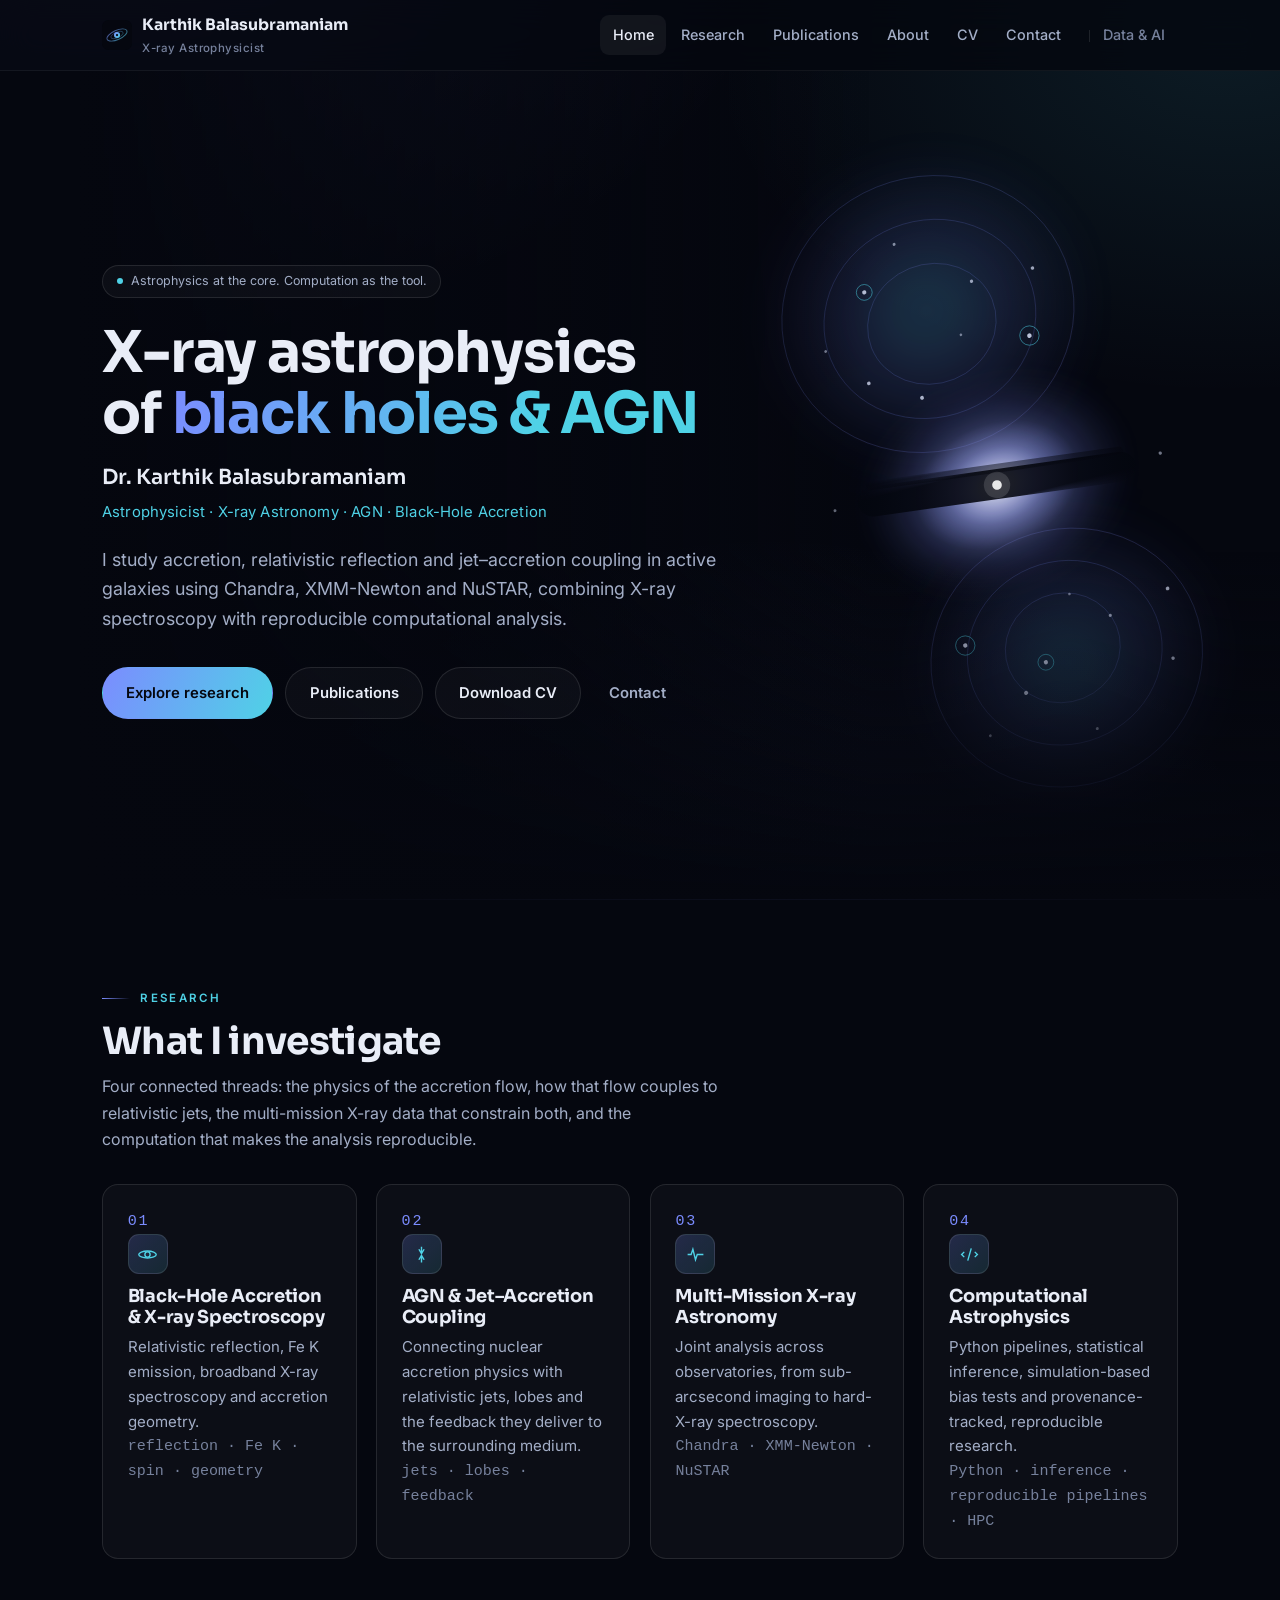
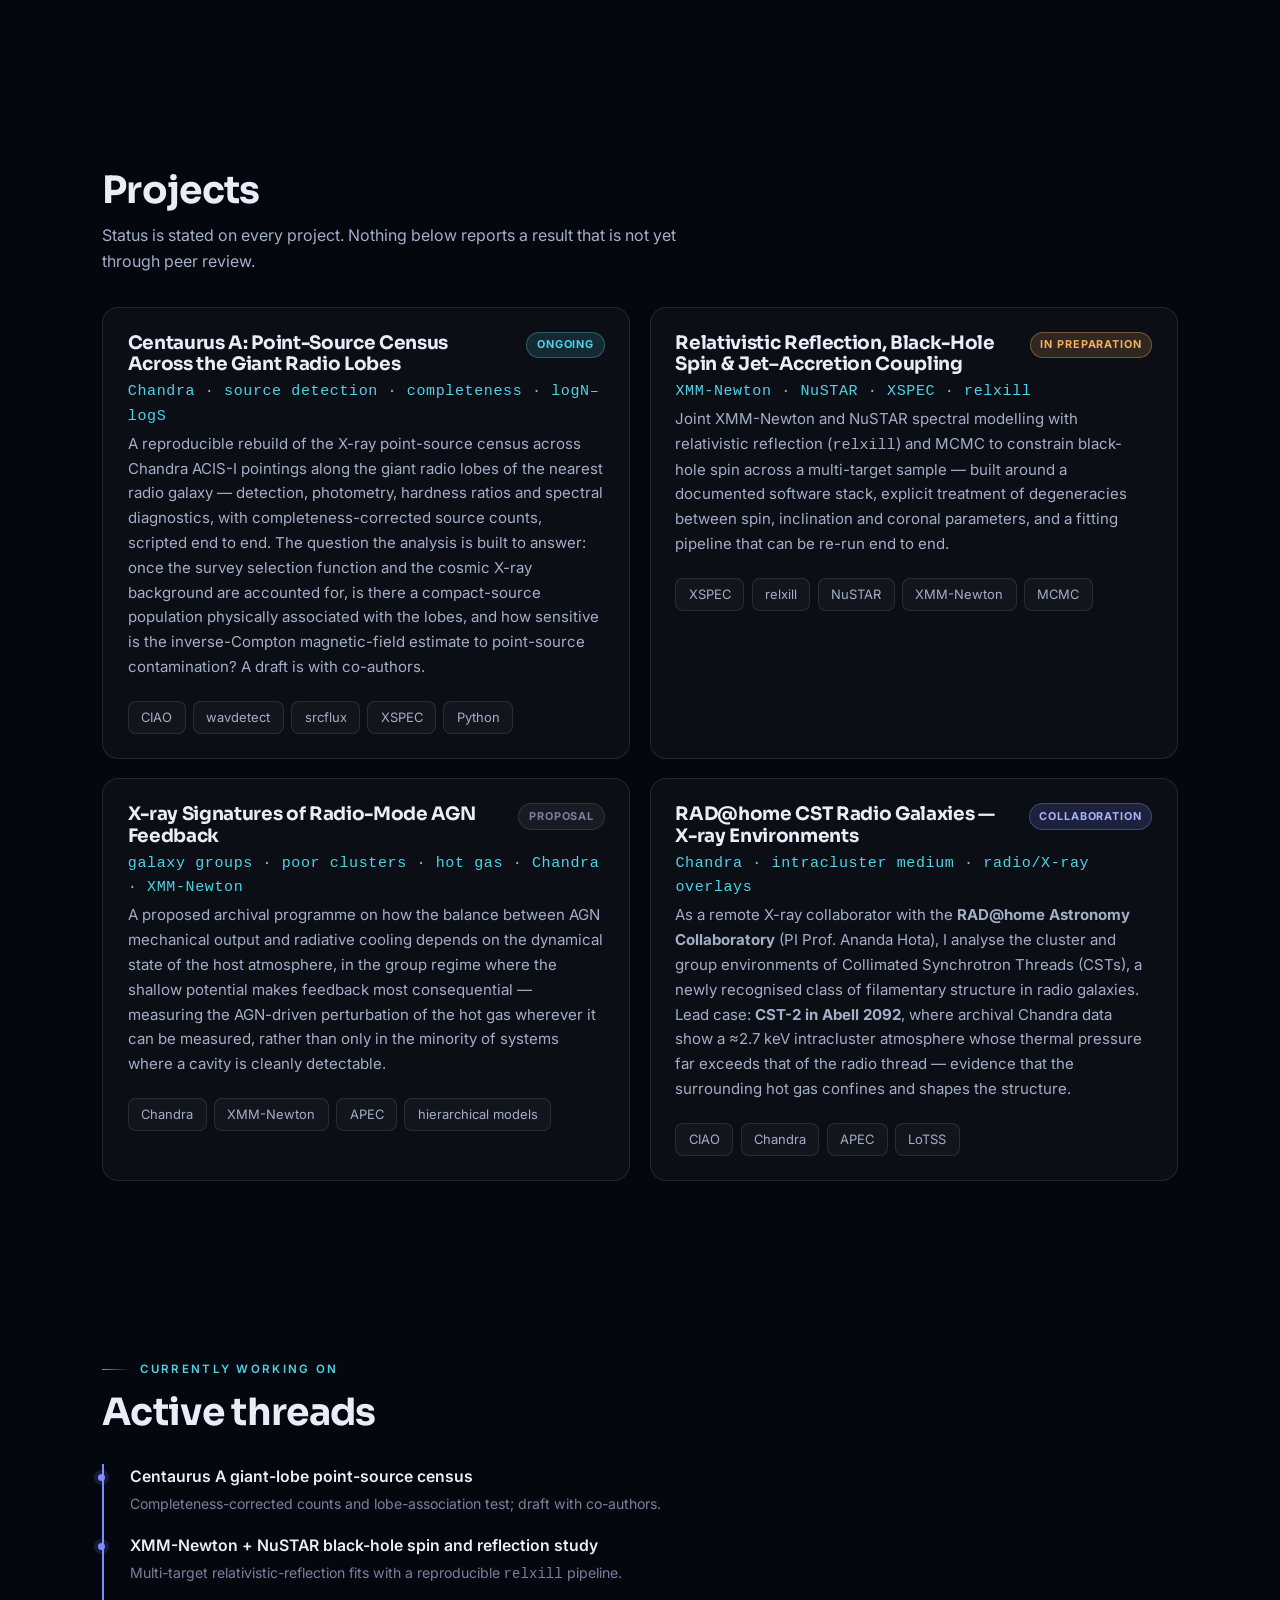
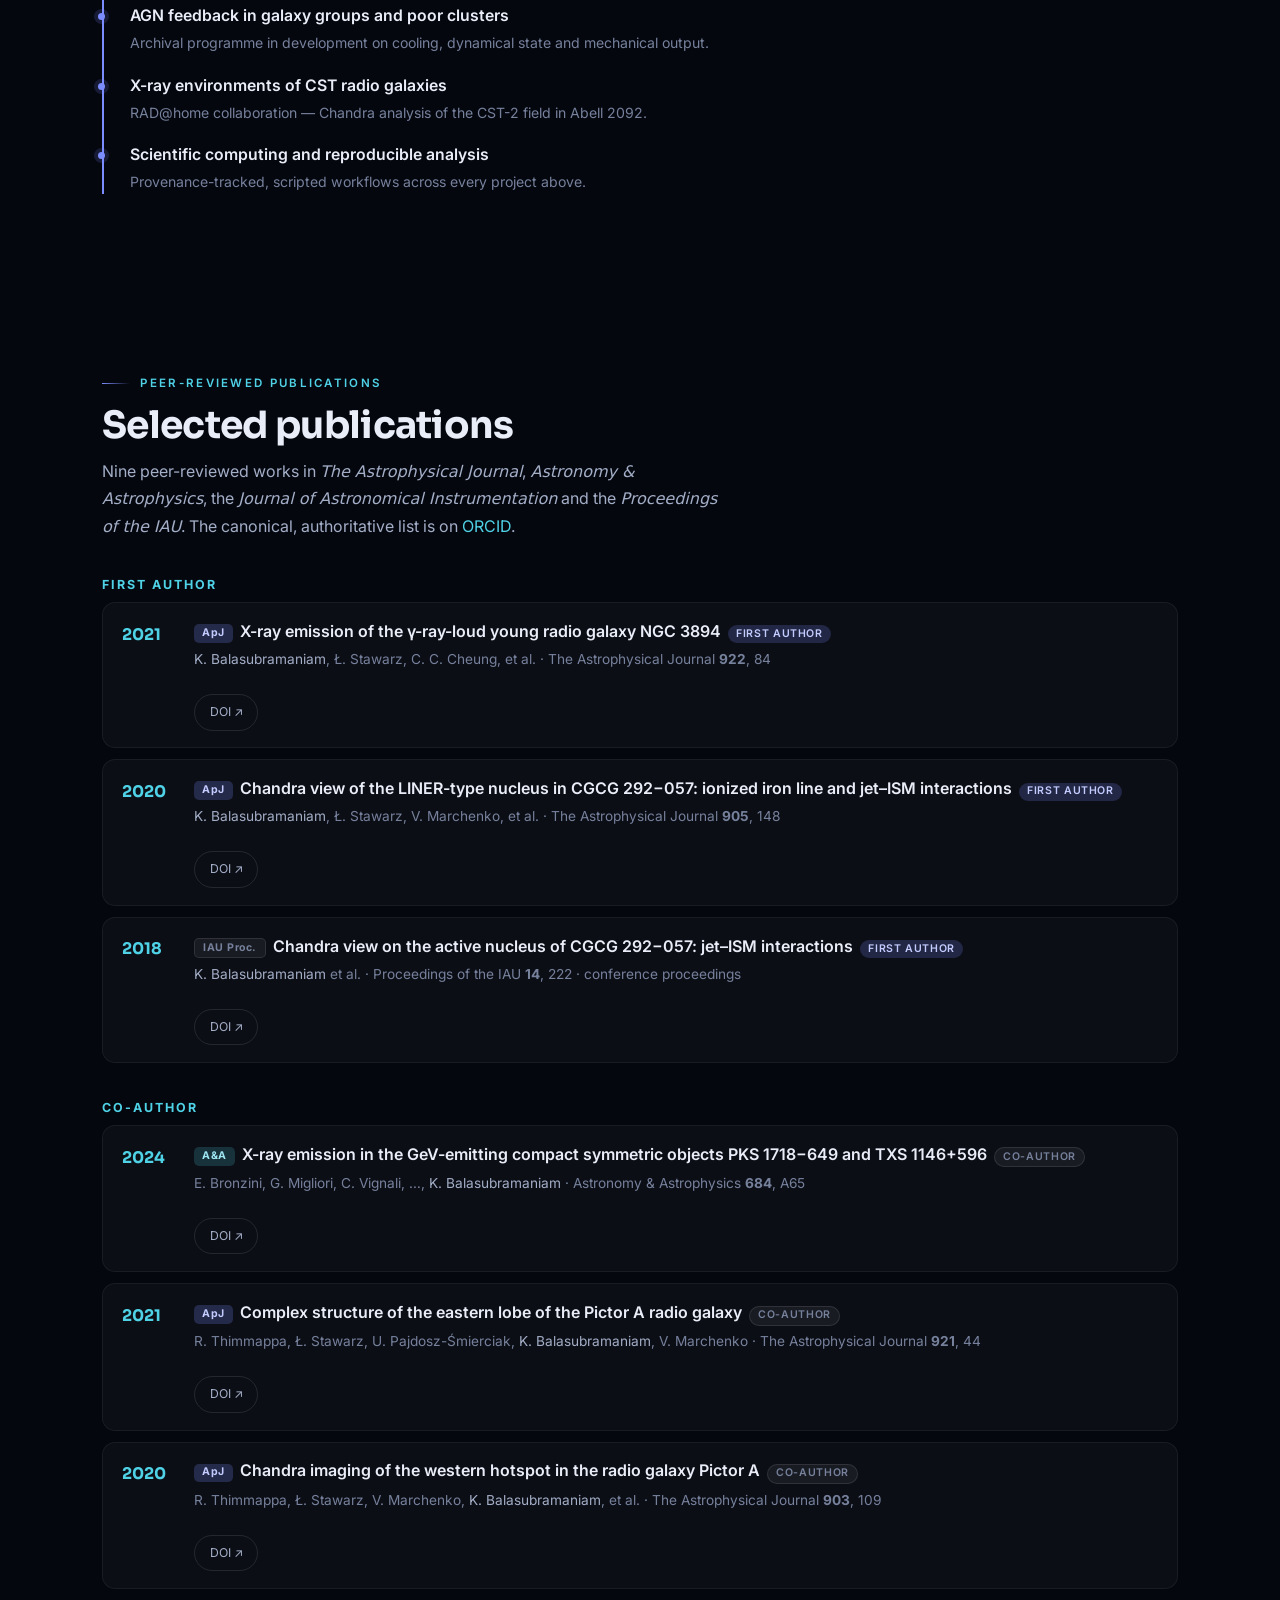
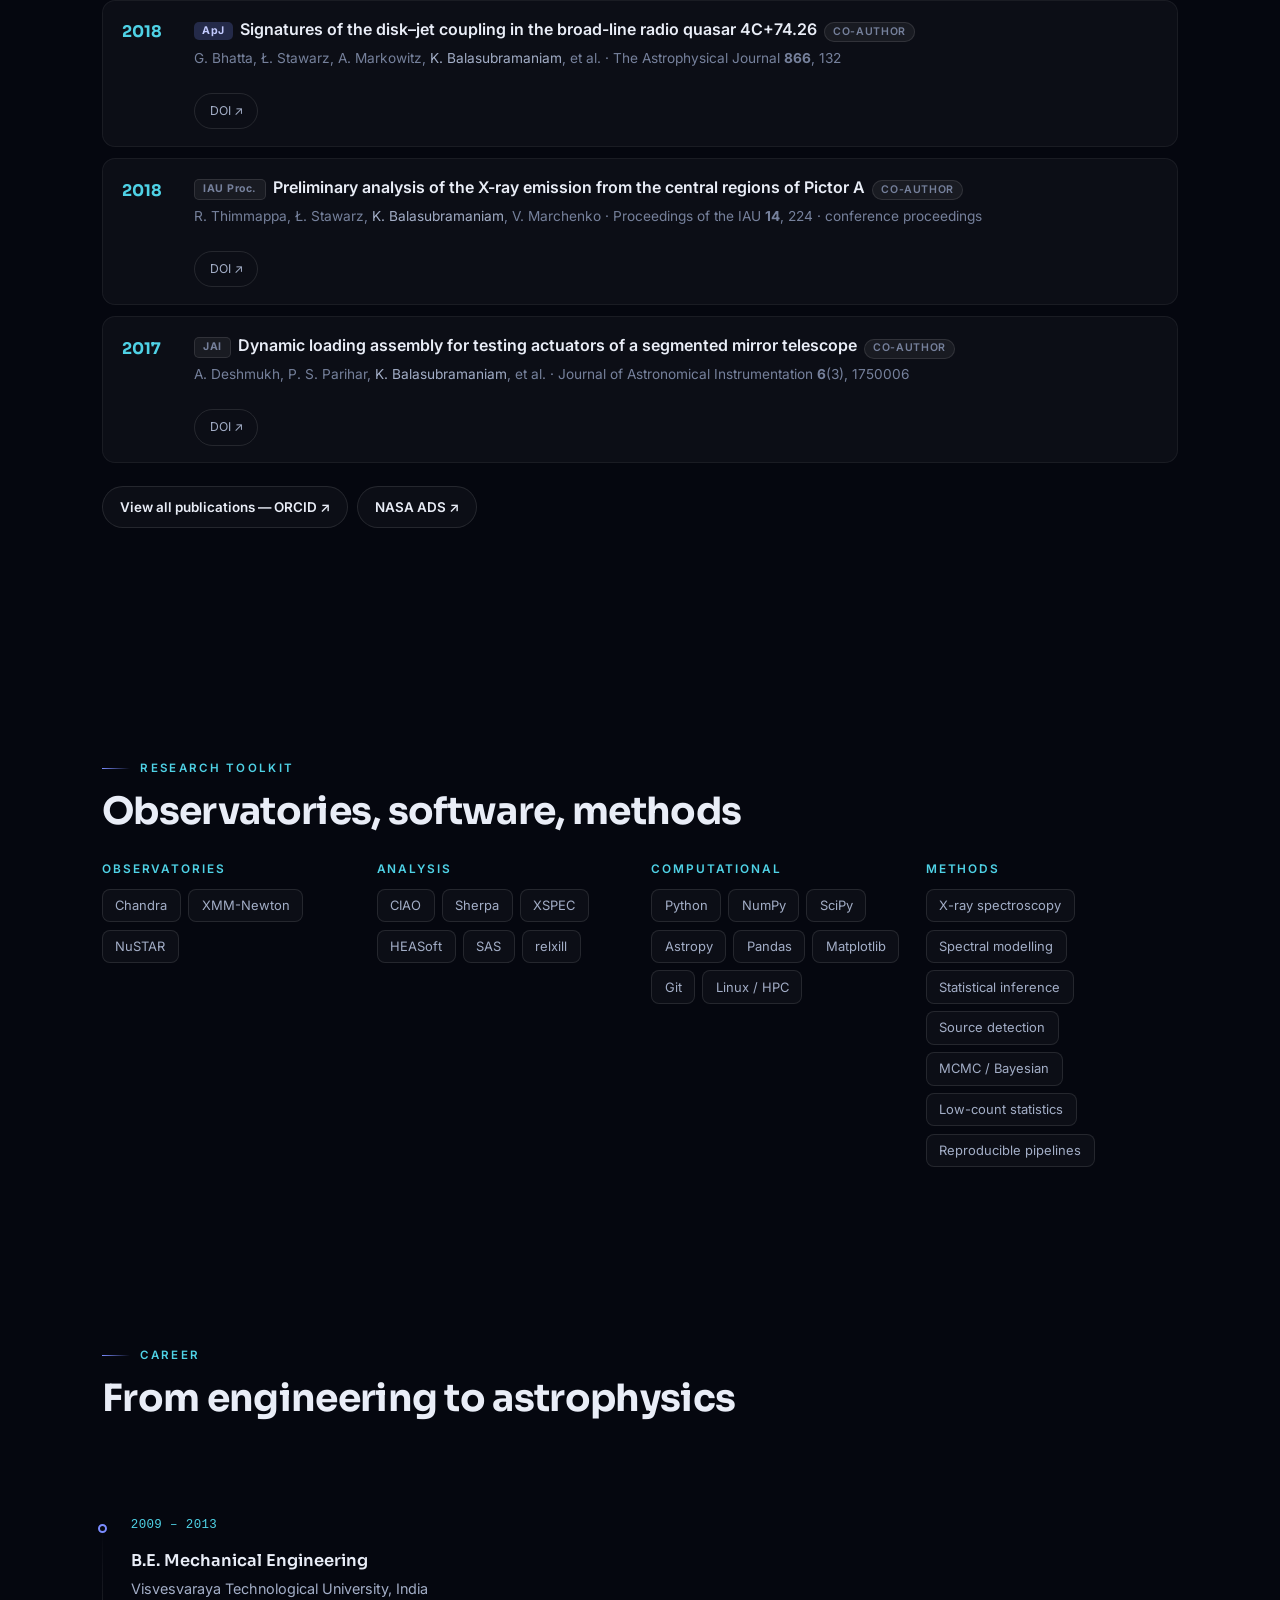
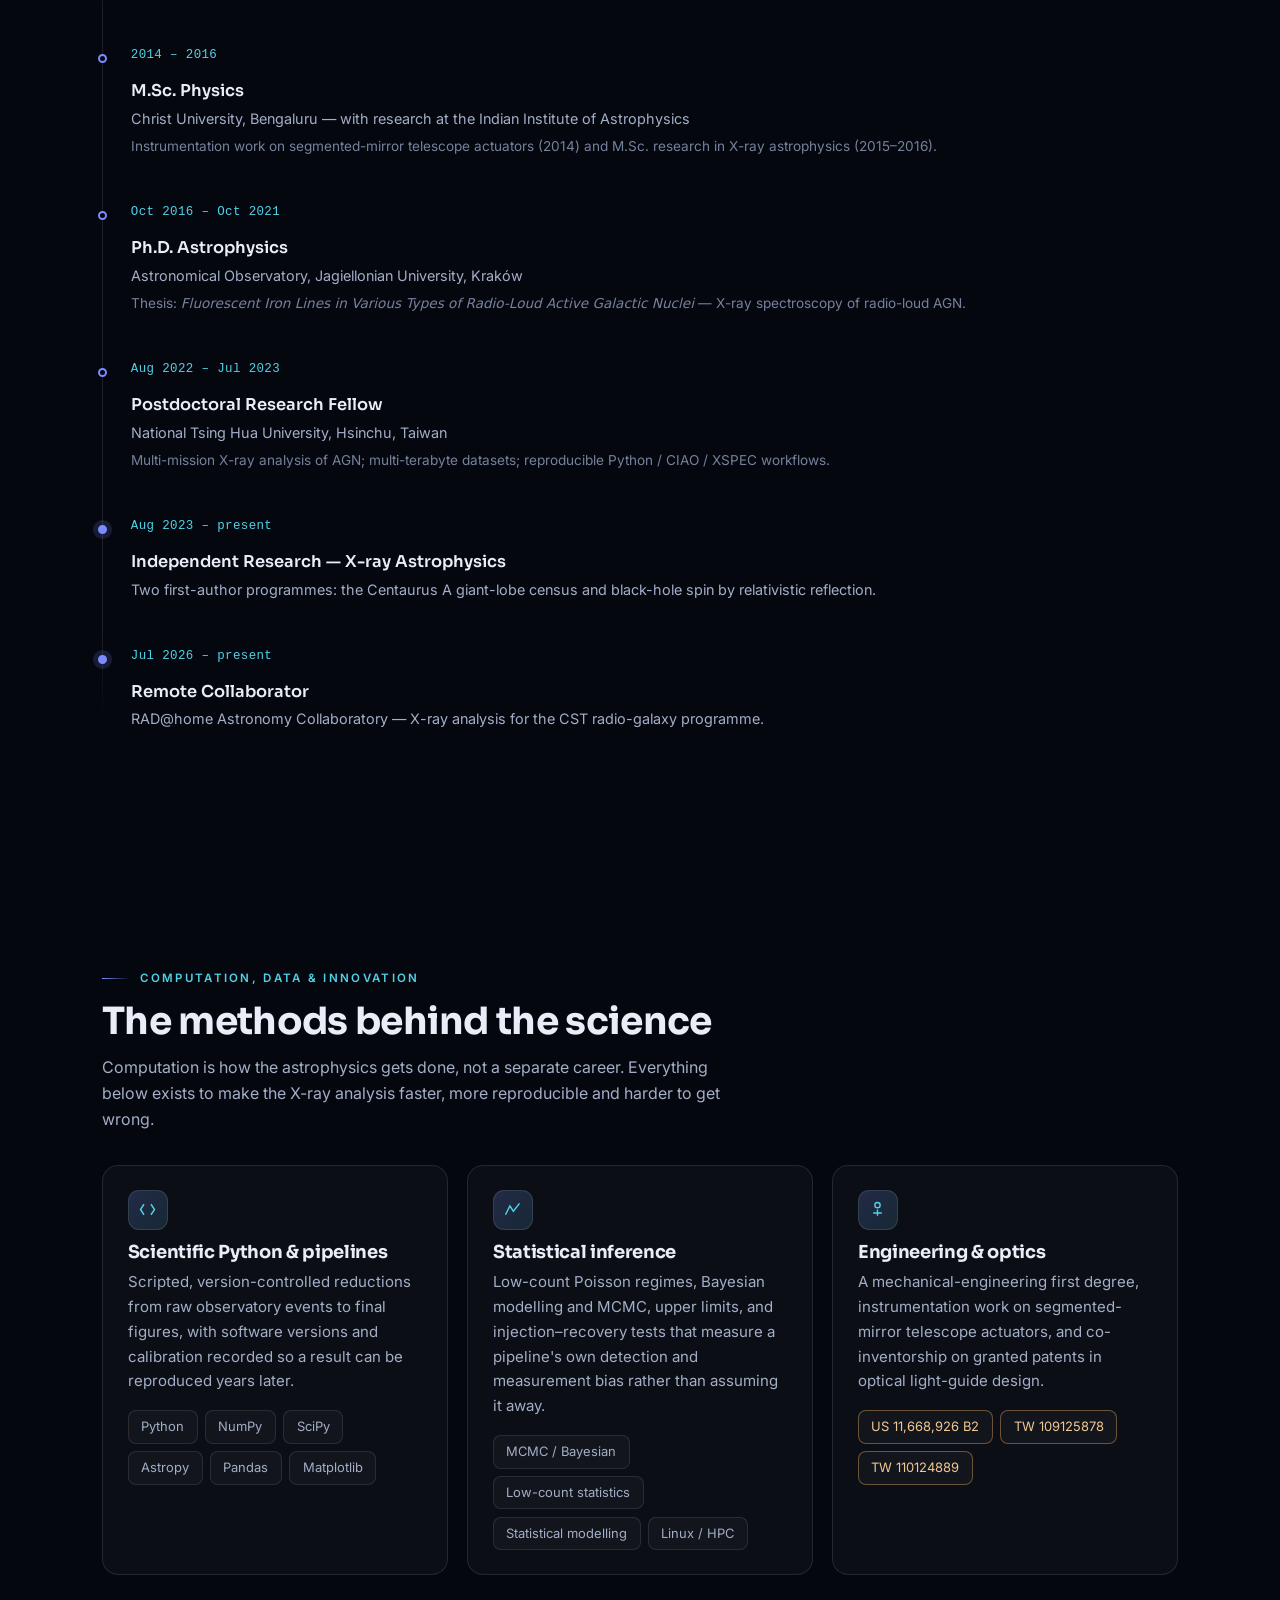
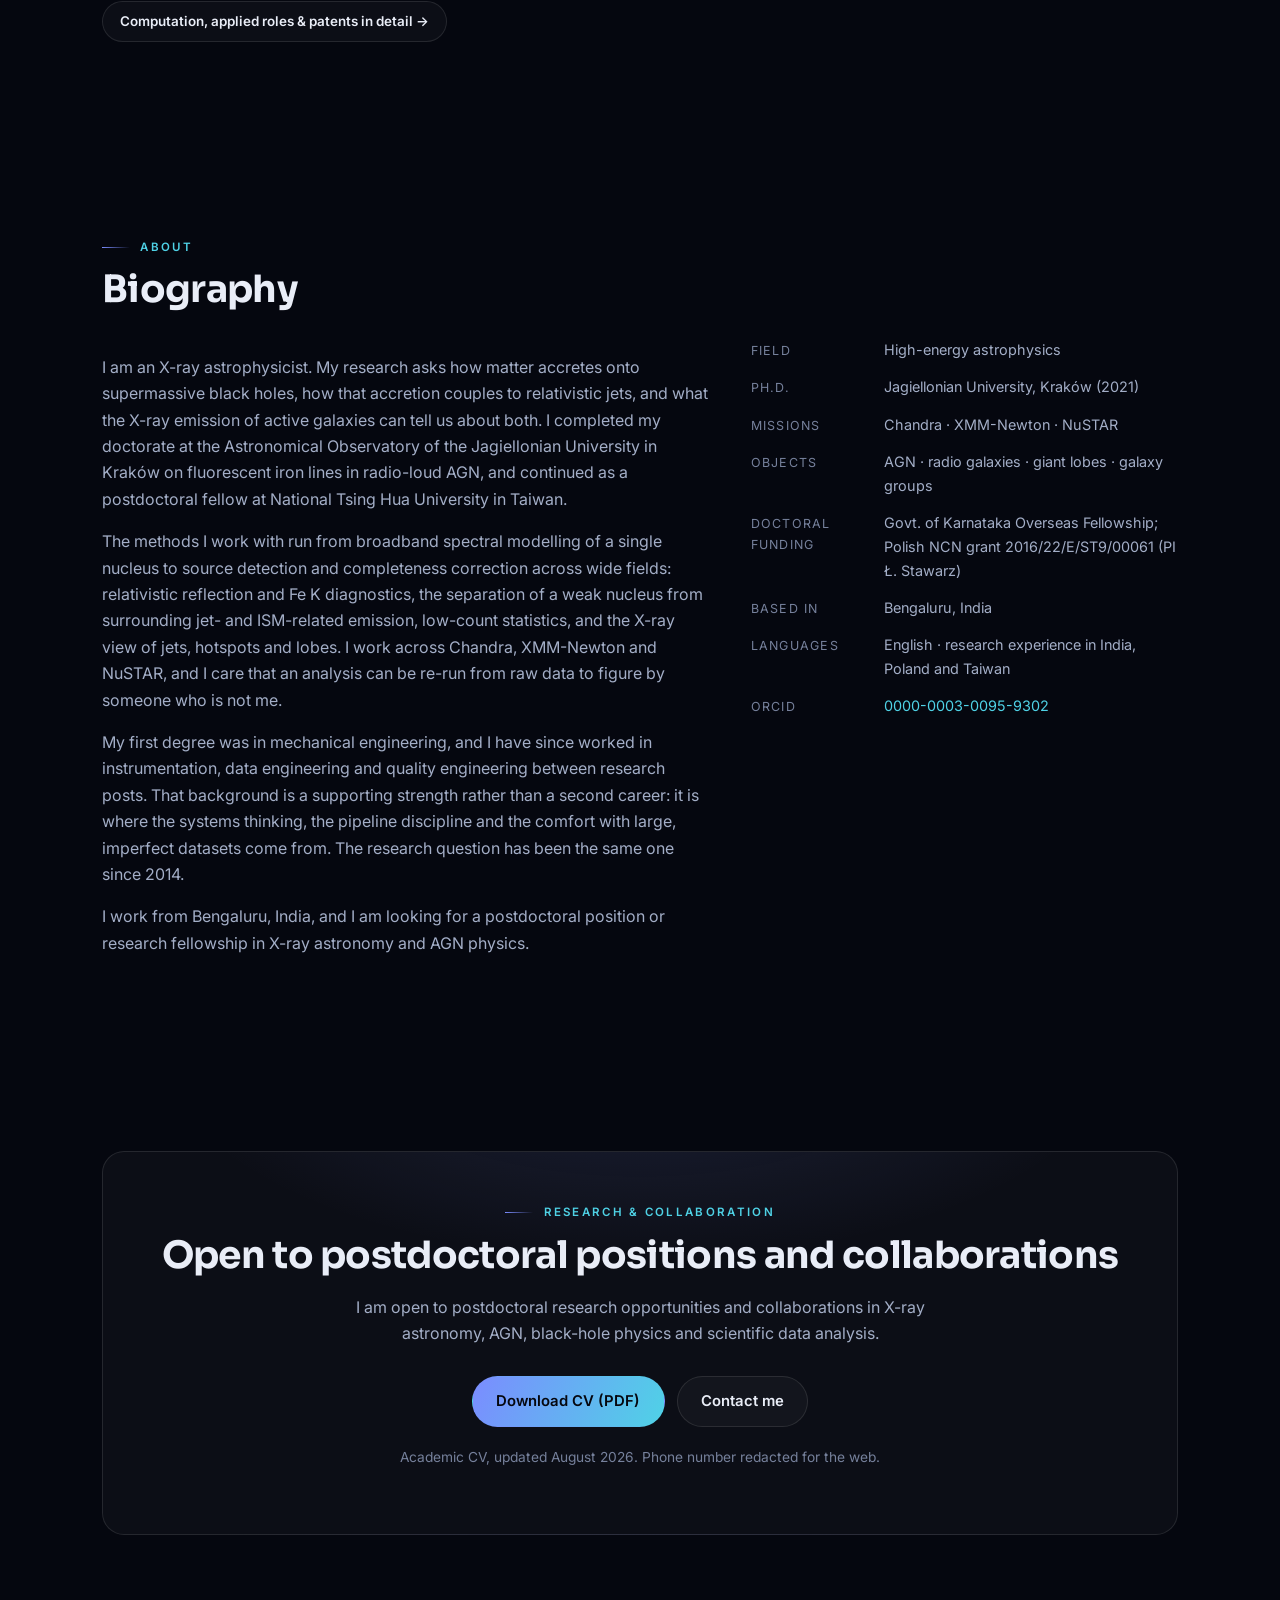
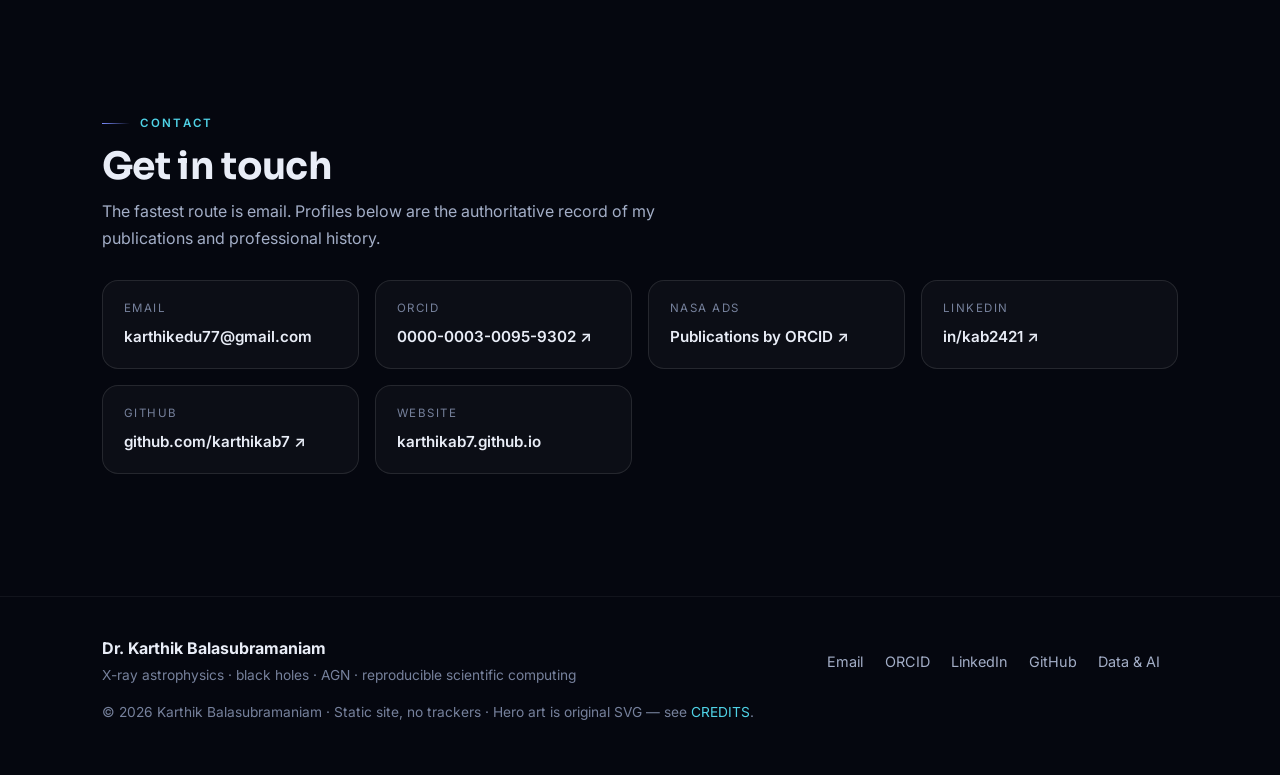
==== commit 8be65216: "Second pass: computation section, tap targets, verified refinements The review brief was written aga" ====
--- a/index.html
+++ b/index.html
@@ -4,7 +4,7 @@
   <meta charset="UTF-8" />
   <meta name="viewport" content="width=device-width, initial-scale=1.0" />
   <title>Karthik Balasubramaniam | X-ray Astrophysicist</title>
-  <meta name="description" content="Karthik Balasubramaniam — X-ray astrophysicist working on black-hole accretion, active galactic nuclei, relativistic reflection and jet–accretion coupling with Chandra, XMM-Newton and NuSTAR." />
+  <meta name="description" content="Dr. Karthik Balasubramaniam — X-ray astrophysicist working on black holes, active galactic nuclei, accretion, X-ray spectroscopy and jet–accretion coupling using Chandra, XMM-Newton and NuSTAR." />
   <meta name="author" content="Karthik Balasubramaniam" />
   <meta name="keywords" content="X-ray astronomy, black holes, active galactic nuclei, AGN, accretion, relativistic reflection, Fe K-alpha, black-hole spin, Chandra, XMM-Newton, NuSTAR, Centaurus A, astrophysics postdoc" />
   <link rel="canonical" href="https://karthikab7.github.io/" />
@@ -100,12 +100,13 @@
           <p class="hero__name reveal">Dr. Karthik Balasubramaniam</p>
           <p class="hero__role reveal">Astrophysicist · X-ray Astronomy · AGN · Black-Hole Accretion</p>
           <p class="hero__statement reveal">I study accretion, relativistic reflection and jet–accretion coupling in
-            active galaxies using Chandra, XMM-Newton and NuSTAR. My work combines X-ray spectroscopy, statistical
-            inference and reproducible computational pipelines.</p>
+            active galaxies using Chandra, XMM-Newton and NuSTAR, combining X-ray spectroscopy with reproducible
+            computational analysis.</p>
           <div class="hero__cta reveal">
             <a class="btn btn--primary" href="#research">Explore research</a>
             <a class="btn btn--ghost" href="#publications">Publications</a>
             <a class="btn btn--ghost" href="assets/Karthik_Balasubramaniam_CV.pdf" download>Download CV</a>
+            <a class="btn btn--quiet" href="#contact">Contact</a>
           </div>
         </div>
       </div>
@@ -124,9 +125,8 @@
           <p class="area__num">01</p>
           <div class="card__icon" aria-hidden="true"><svg viewBox="0 0 24 24"><circle cx="12" cy="12" r="3"/><ellipse cx="12" cy="12" rx="10" ry="4"/></svg></div>
           <h3>Black-Hole Accretion &amp; X-ray Spectroscopy</h3>
-          <p>Relativistic reflection, Fe&nbsp;K emission and broadband X-ray spectroscopy of accreting supermassive
-             black holes.</p>
-          <p class="area__keys">reflection · Fe&nbsp;K · spin</p>
+          <p>Relativistic reflection, Fe&nbsp;K emission, broadband X-ray spectroscopy and accretion geometry.</p>
+          <p class="area__keys">reflection · Fe&nbsp;K · spin · geometry</p>
         </article>
 
         <article class="card area reveal">
@@ -152,7 +152,7 @@
           <h3>Computational Astrophysics</h3>
           <p>Python pipelines, statistical inference, simulation-based bias tests and provenance-tracked, reproducible
              research.</p>
-          <p class="area__keys">Python · inference · reproducibility</p>
+          <p class="area__keys">Python · inference · reproducible pipelines · HPC</p>
         </article>
       </div>
     </section>
@@ -169,7 +169,7 @@
         <article class="card project reveal">
           <div class="project__head">
             <h3>Centaurus A: Point-Source Census Across the Giant Radio Lobes</h3>
-            <span class="status status--prep">In preparation</span>
+            <span class="status status--active">Ongoing</span>
           </div>
           <p class="project__title-sub">Chandra · source detection · completeness · logN–logS</p>
           <p>A reproducible rebuild of the X-ray point-source census across Chandra ACIS-I pointings along the giant
@@ -373,7 +373,7 @@
         </div>
         <div class="toolcol">
           <h3>Computational</h3>
-          <ul class="chips"><li class="chip">Python</li><li class="chip">NumPy</li><li class="chip">SciPy</li><li class="chip">Pandas</li><li class="chip">Matplotlib</li><li class="chip">Git</li><li class="chip">Linux / HPC</li></ul>
+          <ul class="chips"><li class="chip">Python</li><li class="chip">NumPy</li><li class="chip">SciPy</li><li class="chip">Astropy</li><li class="chip">Pandas</li><li class="chip">Matplotlib</li><li class="chip">Git</li><li class="chip">Linux / HPC</li></ul>
         </div>
         <div class="toolcol">
           <h3>Methods</h3>
@@ -385,7 +385,7 @@
     <!-- ========================== TIMELINE ========================== -->
     <section class="wrap" aria-labelledby="timeline-h">
       <p class="eyebrow reveal">Career</p>
-      <h2 id="timeline-h" class="reveal">A path into high-energy astrophysics</h2>
+      <h2 id="timeline-h" class="reveal">From engineering to astrophysics</h2>
       <p class="section-lead reveal">Engineering gave me instruments and systems; physics gave me the questions;
         astrophysics is where I have worked since 2014.</p>
 
@@ -433,6 +433,44 @@
         <a href="data.html">Data &amp; AI page</a>.</p>
     </section>
 
+    <!-- ================ COMPUTATION, DATA & INNOVATION ================ -->
+    <section class="wrap" aria-labelledby="comp-h">
+      <p class="eyebrow reveal">Computation, data &amp; innovation</p>
+      <h2 id="comp-h" class="reveal">The methods behind the science</h2>
+      <p class="section-lead reveal">Computation is how the astrophysics gets done, not a separate career. Everything
+        below exists to make the X-ray analysis faster, more reproducible and harder to get wrong.</p>
+
+      <div class="grid grid--3" style="margin-top:2rem">
+        <article class="card reveal">
+          <div class="card__icon" aria-hidden="true"><svg viewBox="0 0 24 24"><path d="M8 6 L4 12 L8 18 M16 6 L20 12 L16 18"/></svg></div>
+          <h3>Scientific Python &amp; pipelines</h3>
+          <p>Scripted, version-controlled reductions from raw observatory events to final figures, with software
+             versions and calibration recorded so a result can be reproduced years later.</p>
+          <ul class="chips" style="margin-top:1rem"><li class="chip">Python</li><li class="chip">NumPy</li><li class="chip">SciPy</li><li class="chip">Astropy</li><li class="chip">Pandas</li><li class="chip">Matplotlib</li></ul>
+        </article>
+
+        <article class="card reveal">
+          <div class="card__icon" aria-hidden="true"><svg viewBox="0 0 24 24"><path d="M4 18 L9 8 L13 14 L20 5"/></svg></div>
+          <h3>Statistical inference</h3>
+          <p>Low-count Poisson regimes, Bayesian modelling and MCMC, upper limits, and injection–recovery tests that
+             measure a pipeline's own detection and measurement bias rather than assuming it away.</p>
+          <ul class="chips" style="margin-top:1rem"><li class="chip">MCMC / Bayesian</li><li class="chip">Low-count statistics</li><li class="chip">Statistical modelling</li><li class="chip">Linux / HPC</li></ul>
+        </article>
+
+        <article class="card reveal">
+          <div class="card__icon" aria-hidden="true"><svg viewBox="0 0 24 24"><circle cx="12" cy="7" r="3"/><path d="M12 12 v7 M7 16 h10"/></svg></div>
+          <h3>Engineering &amp; optics</h3>
+          <p>A mechanical-engineering first degree, instrumentation work on segmented-mirror telescope actuators, and
+             co-inventorship on granted patents in optical light-guide design.</p>
+          <ul class="chips" style="margin-top:1rem"><li class="chip chip--solar">US&nbsp;11,668,926&nbsp;B2</li><li class="chip chip--solar">TW&nbsp;109125878</li><li class="chip chip--solar">TW&nbsp;110124889</li></ul>
+        </article>
+      </div>
+
+      <p class="reveal" style="margin-top:1.6rem">
+        <a class="btn btn--ghost btn--sm" href="data.html">Computation, applied roles &amp; patents in detail →</a>
+      </p>
+    </section>
+
     <!-- ============================ ABOUT ============================ -->
     <section class="wrap" id="about" aria-labelledby="about-h">
       <p class="eyebrow reveal">About</p>
@@ -462,6 +500,7 @@
             <li><span class="k">Ph.D.</span><span class="v">Jagiellonian University, Kraków (2021)</span></li>
             <li><span class="k">Missions</span><span class="v">Chandra · XMM-Newton · NuSTAR</span></li>
             <li><span class="k">Objects</span><span class="v">AGN · radio galaxies · giant lobes · galaxy groups</span></li>
+            <li><span class="k">Doctoral funding</span><span class="v">Govt. of Karnataka Overseas Fellowship; Polish NCN grant 2016/22/E/ST9/00061 (PI Ł. Stawarz)</span></li>
             <li><span class="k">Based in</span><span class="v">Bengaluru, India</span></li>
             <li><span class="k">Languages</span><span class="v">English · research experience in India, Poland and Taiwan</span></li>
             <li><span class="k">ORCID</span><span class="v"><a href="https://orcid.org/0000-0003-0095-9302" target="_blank" rel="noopener">0000-0003-0095-9302</a></span></li>
--- a/assets/css/styles.css
+++ b/assets/css/styles.css
@@ -141,7 +141,9 @@
 
 .nav__toggle {
   display: none; background: none; border: 1px solid var(--line);
-  border-radius: 9px; color: var(--ink); padding: .4rem .6rem; font-size: 1.05rem; cursor: pointer;
+  border-radius: 9px; color: var(--ink); font-size: 1.05rem; cursor: pointer;
+  /* 44px comfortable touch target */
+  min-width: 44px; min-height: 44px; padding: 0; line-height: 1;
 }
 @media (max-width: 900px) {
   .nav__toggle { display: block; }
@@ -166,7 +168,10 @@
 .btn--primary:hover { color: #05070f; transform: translateY(-2px); box-shadow: 0 12px 32px rgba(123,140,255,0.34); }
 .btn--ghost { border-color: var(--line); color: var(--ink); background: var(--surface); }
 .btn--ghost:hover { border-color: var(--accent-2); color: var(--ink); background: var(--surface-2); }
-.btn--sm { padding: .5rem 1rem; font-size: .84rem; }
+.btn--sm { padding: .55rem 1.05rem; font-size: .84rem; min-height: 40px; }
+/* tertiary action: present but visually subordinate to the three primary CTAs */
+.btn--quiet { color: var(--ink-dim); border-color: transparent; background: none; padding-inline: .9rem; }
+.btn--quiet:hover { color: var(--ink); border-color: var(--line); background: var(--surface); }
 
 /* ---------- hero ---------- */
 .hero { position: relative; min-height: min(92vh, 860px); display: flex; align-items: center; overflow: hidden; padding-block: clamp(4rem, 10vw, 7rem); }
@@ -247,6 +252,7 @@
 .status--published { background: rgba(79,210,230,0.14); color: var(--accent-2); border: 1px solid rgba(79,210,230,0.32); }
 .status--collab    { background: rgba(123,140,255,0.16); color: #a8b3ff; border: 1px solid rgba(123,140,255,0.34); }
 .status--proposal  { background: var(--surface-2); color: var(--ink-faint); border: 1px solid var(--line); }
+.status--active    { background: rgba(79,210,230,0.14); color: var(--accent-2); border: 1px solid rgba(79,210,230,0.32); }
 
 /* ---------- currently working on ---------- */
 .now { border-left: 2px solid var(--accent); padding-left: 1.6rem; margin: 0; list-style: none; display: grid; gap: 1.05rem; }
@@ -284,8 +290,9 @@
 .tag-author--first { background: rgba(123,140,255,0.2); color: #c3cbff; }
 .tag-author--co    { background: var(--surface-2); color: var(--ink-faint); border: 1px solid var(--line); }
 .doi-btn {
-  font-size: .76rem; padding: .22rem .7rem; border: 1px solid var(--line);
-  border-radius: 999px; color: var(--ink-dim); margin-top: .55rem; display: inline-block;
+  font-size: .76rem; padding: .45rem .9rem; border: 1px solid var(--line);
+  border-radius: 999px; color: var(--ink-dim); margin-top: .6rem;
+  display: inline-flex; align-items: center; min-height: 36px;
 }
 .doi-btn:hover { border-color: var(--accent-2); color: var(--ink); }
 .pub-links { display: flex; flex-wrap: wrap; gap: .6rem; margin-top: 1.4rem; }
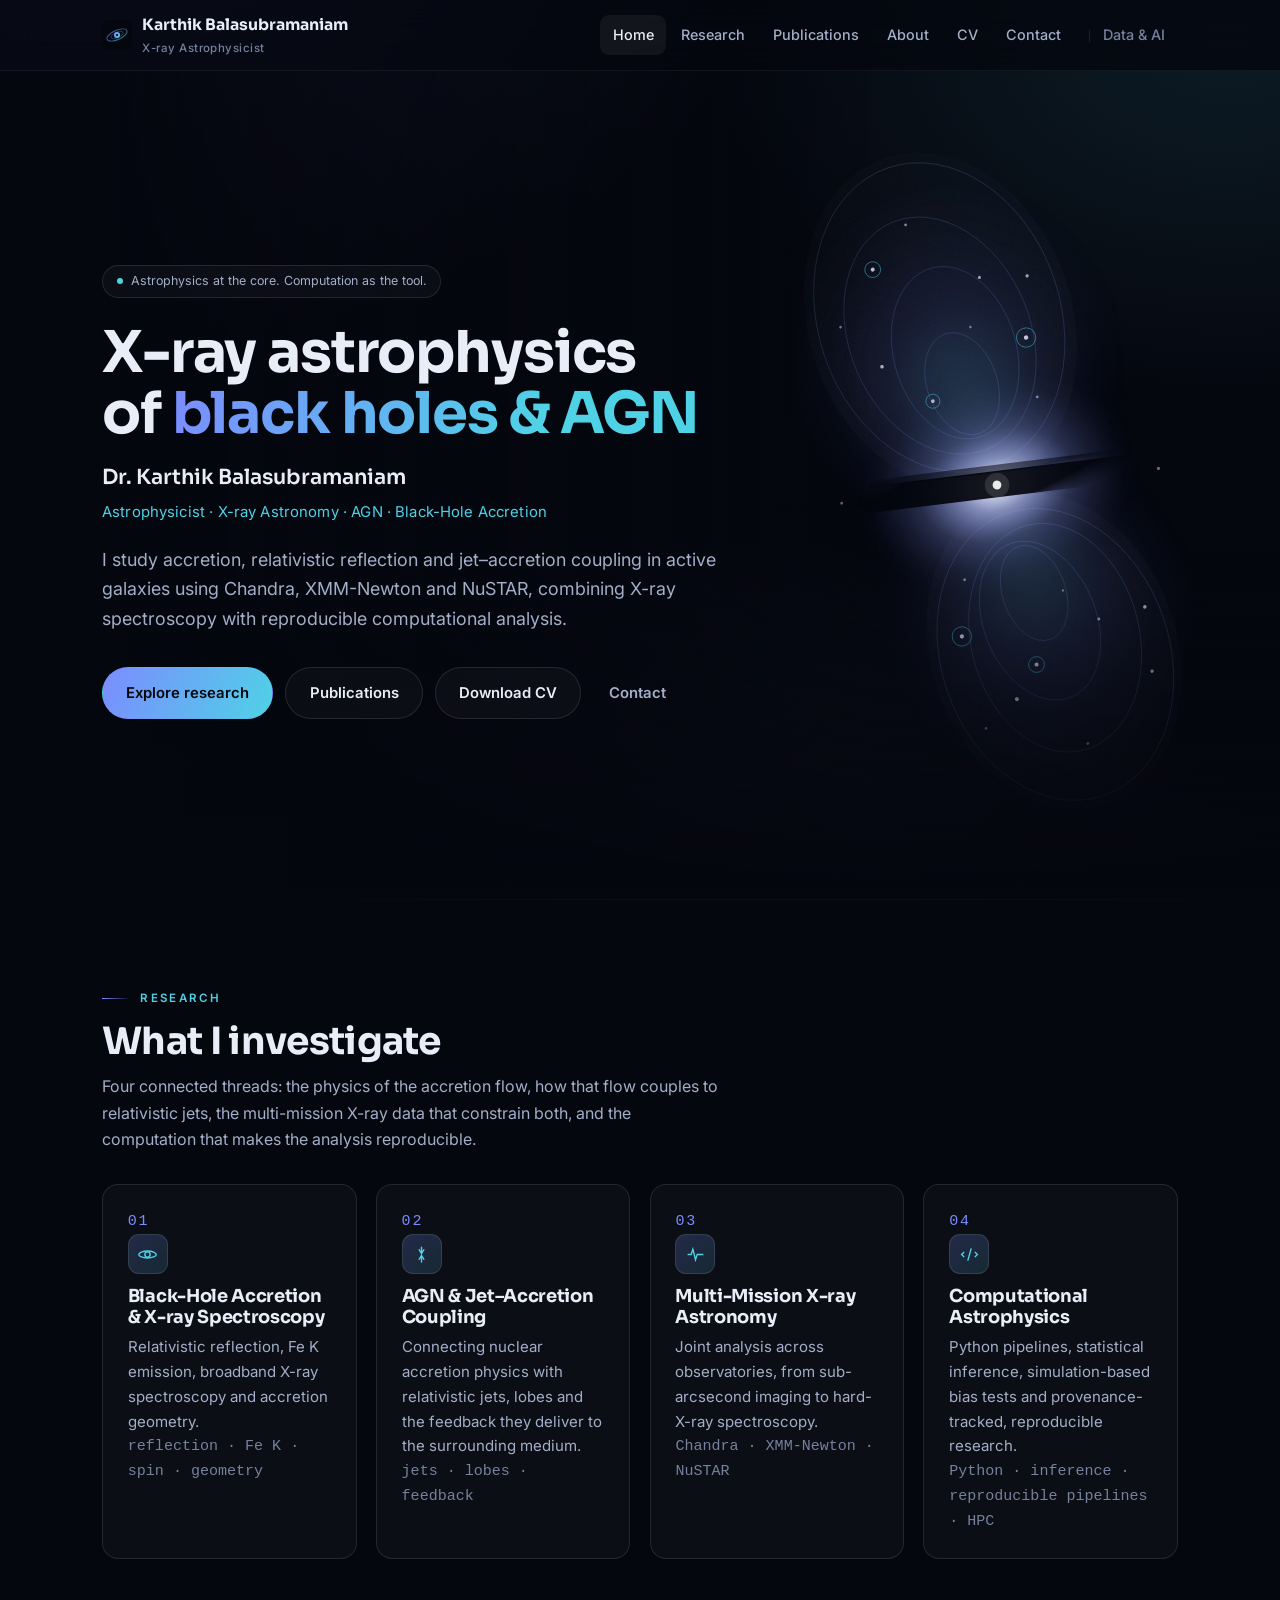
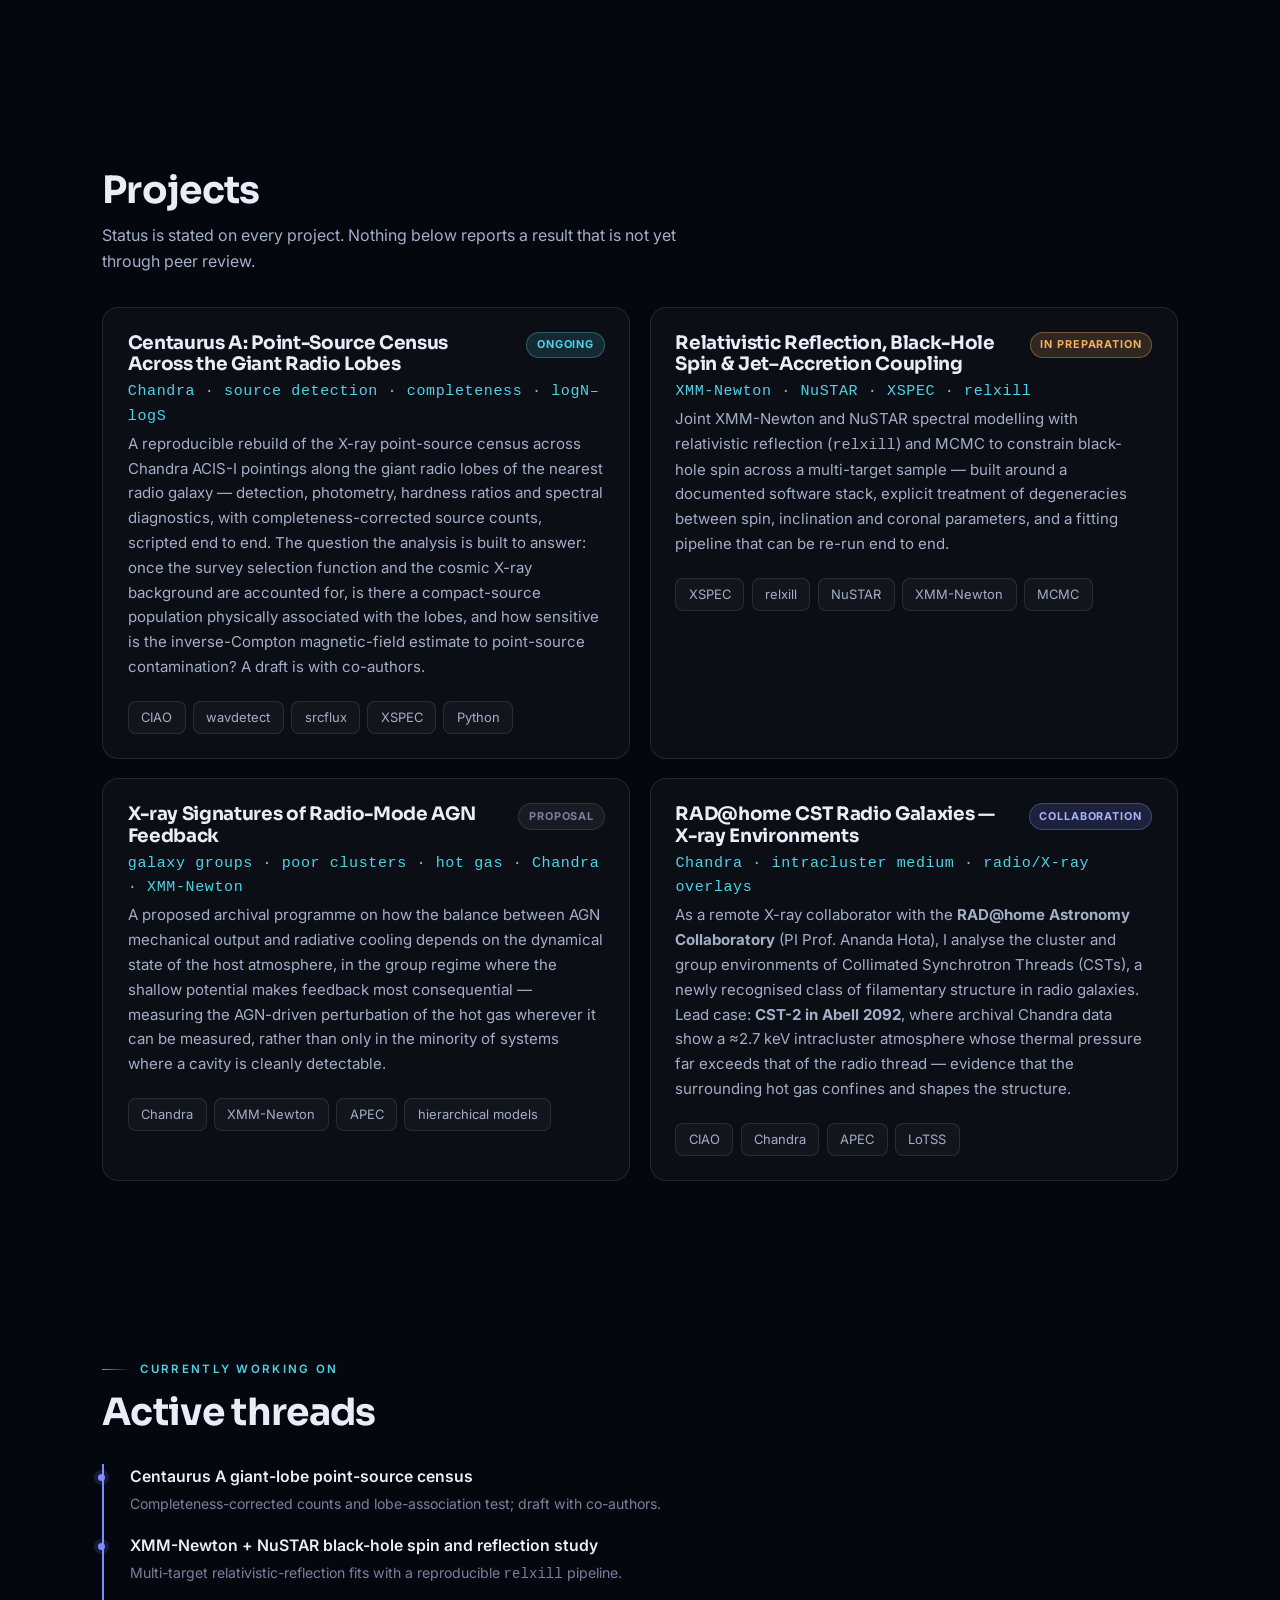
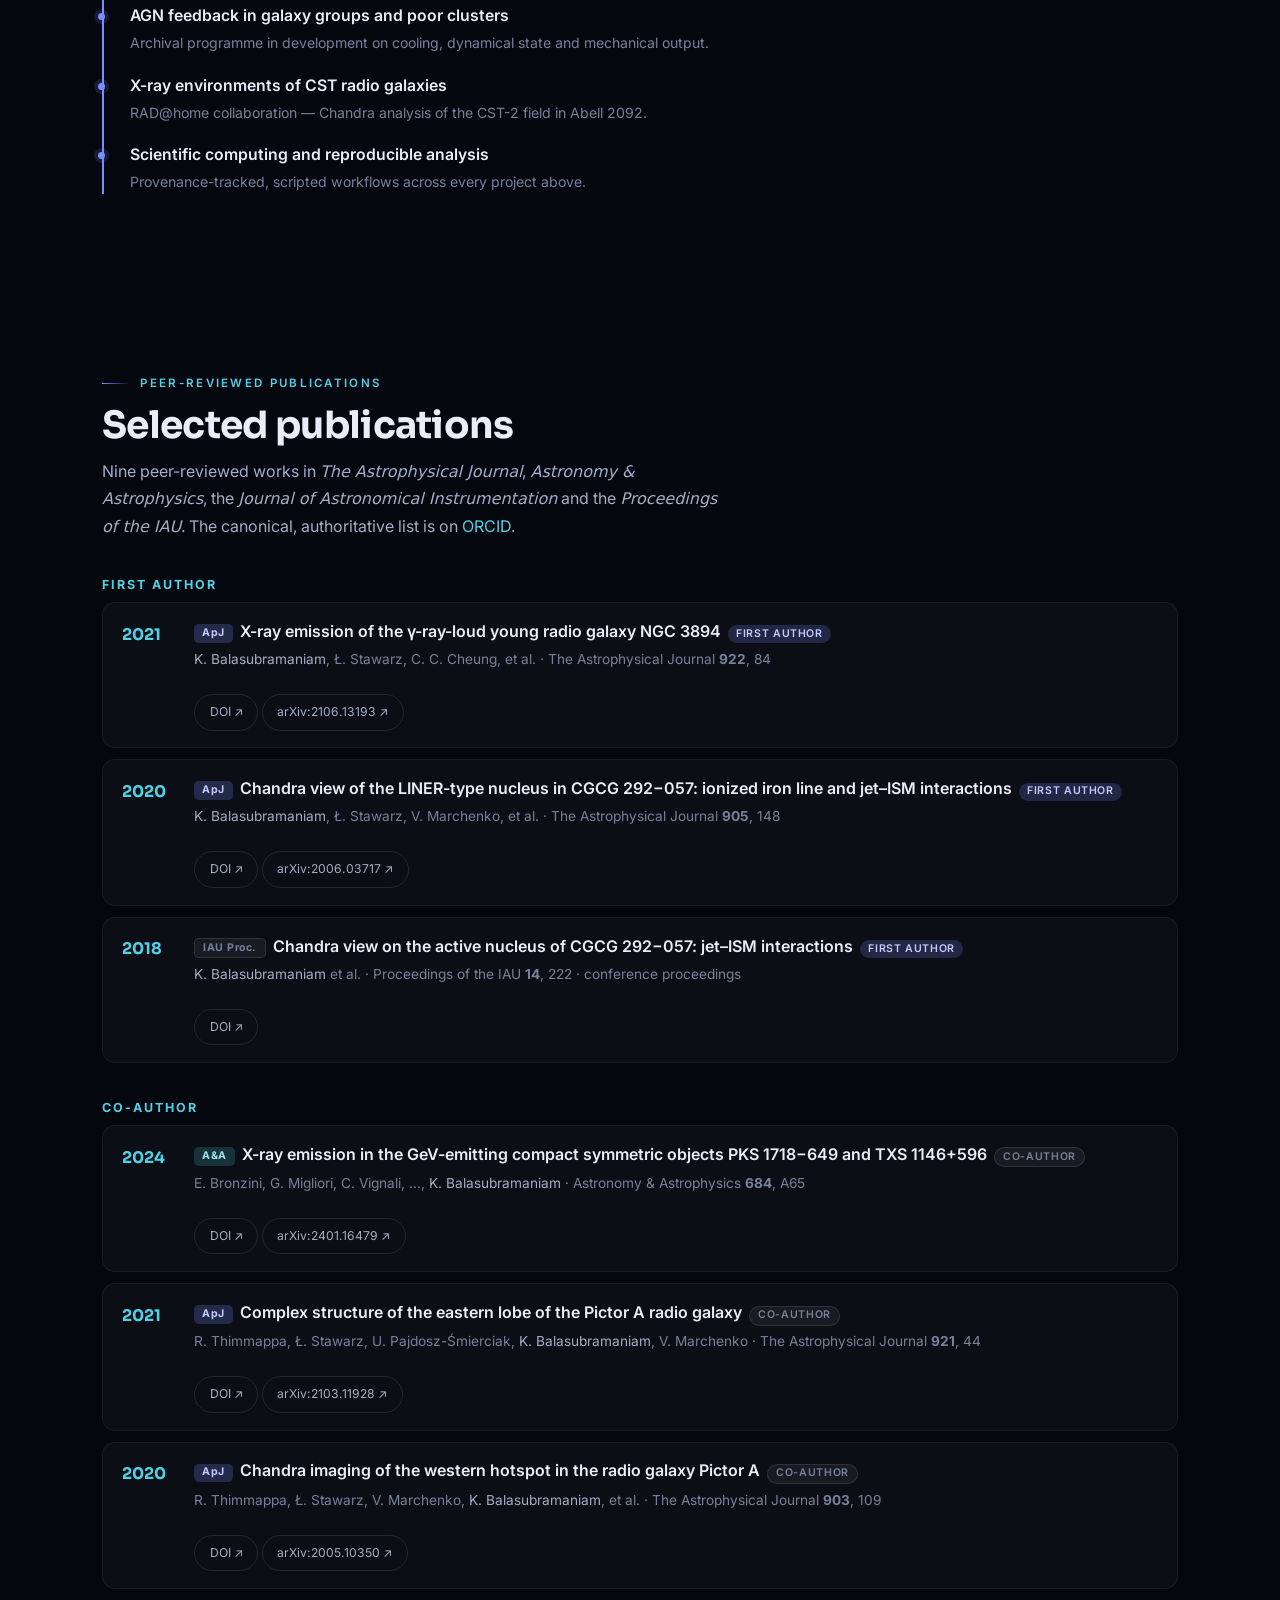
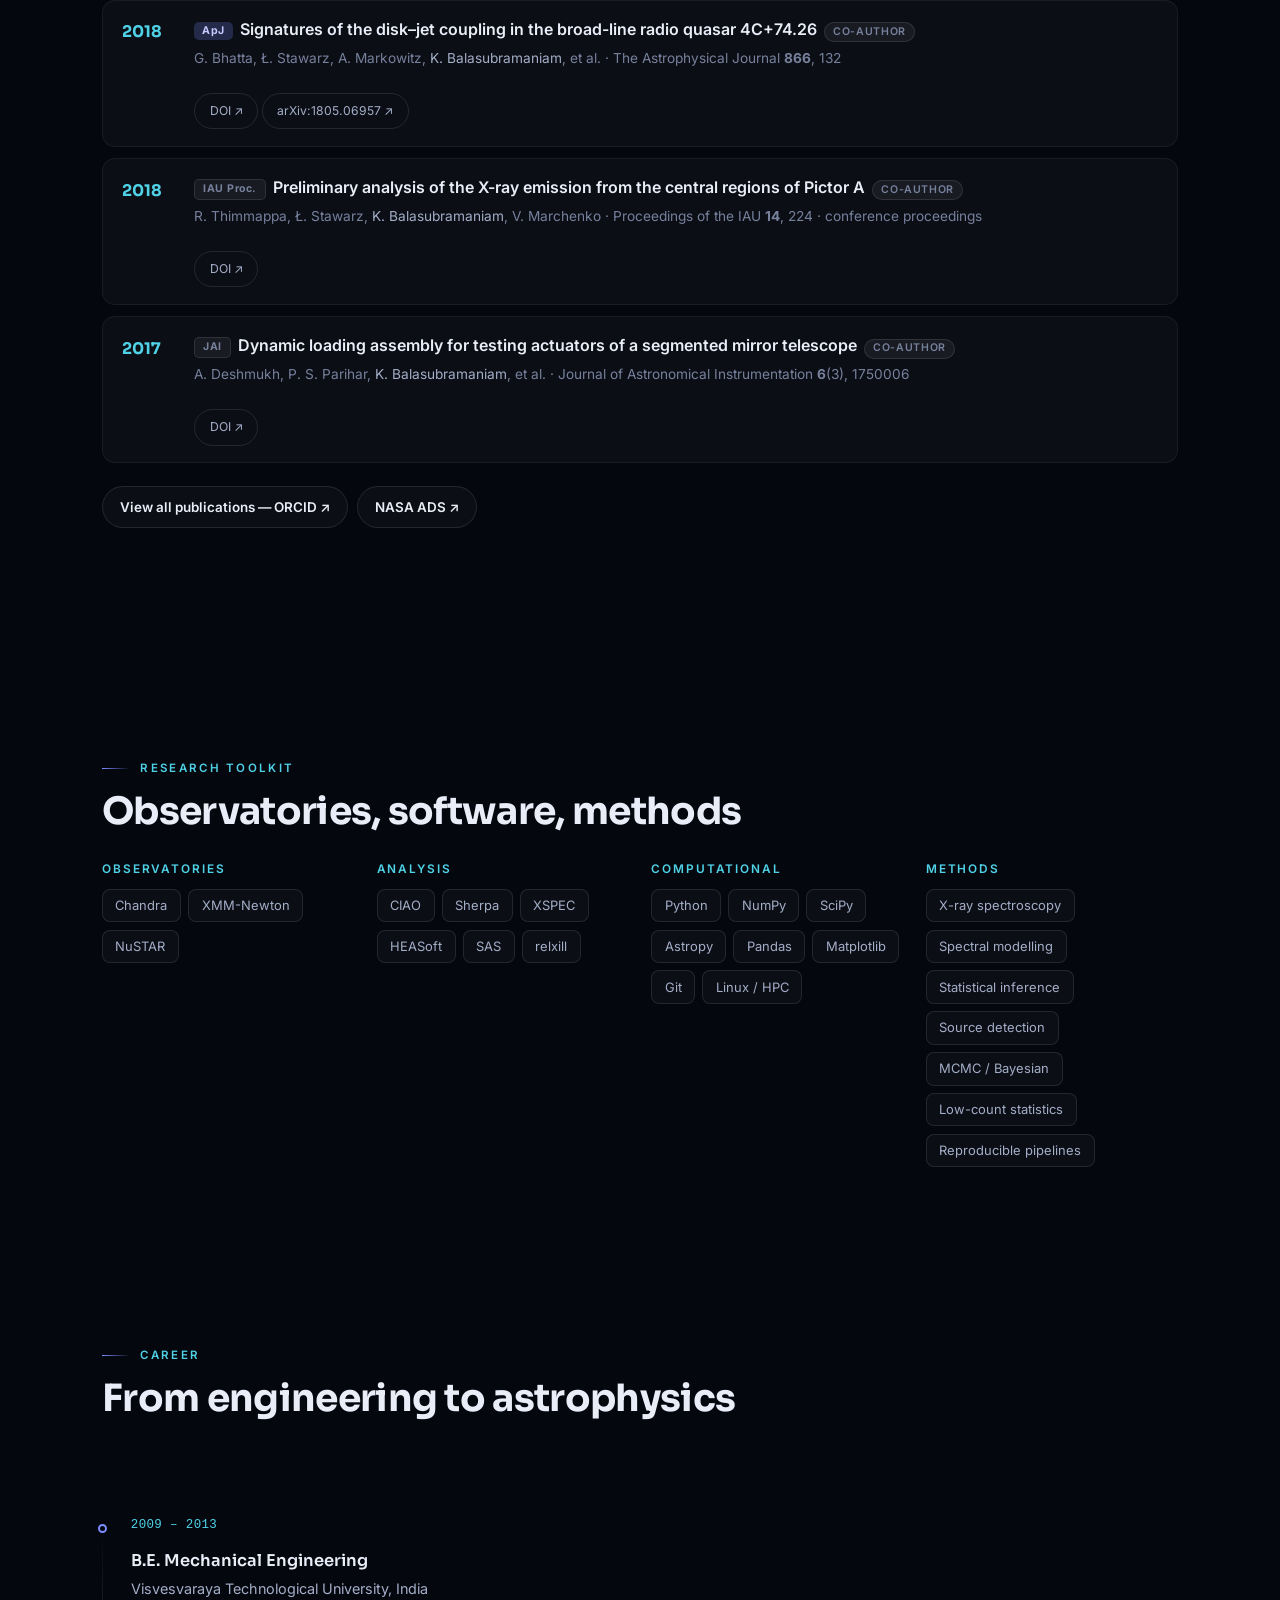
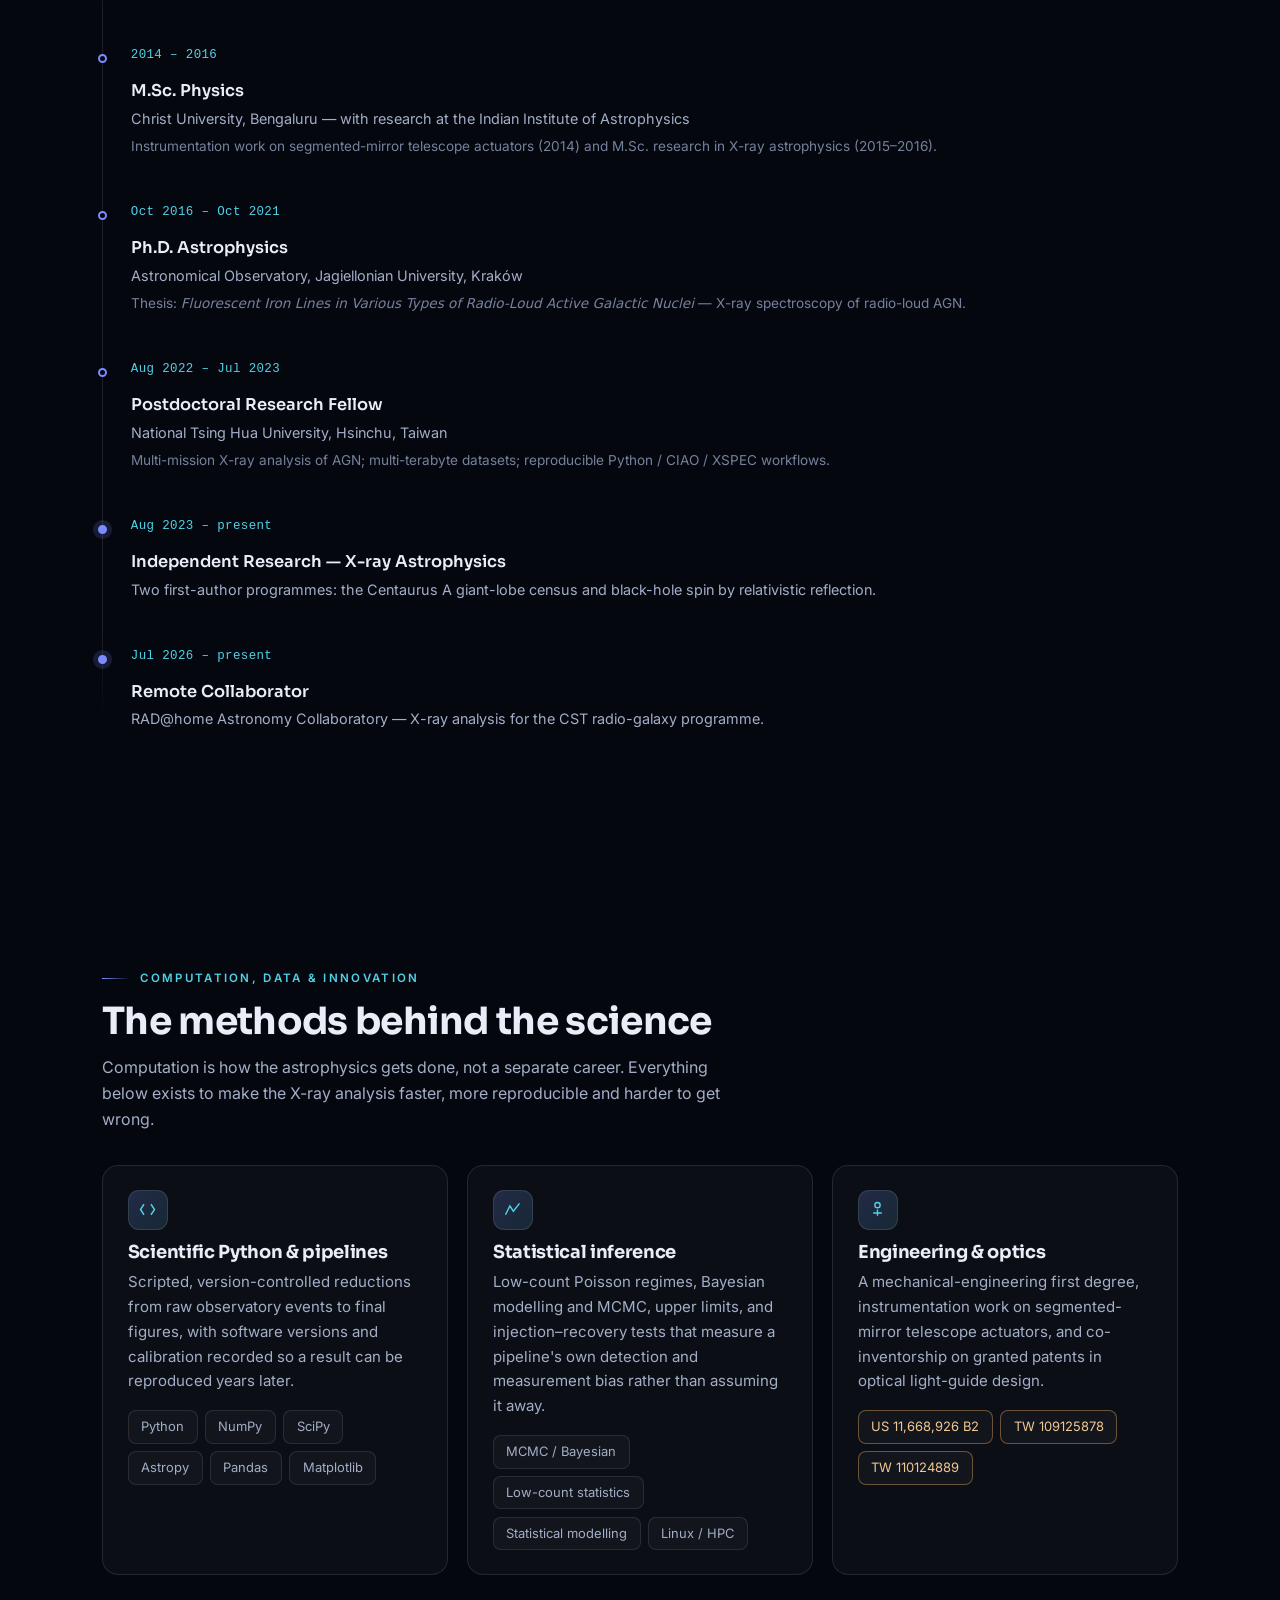
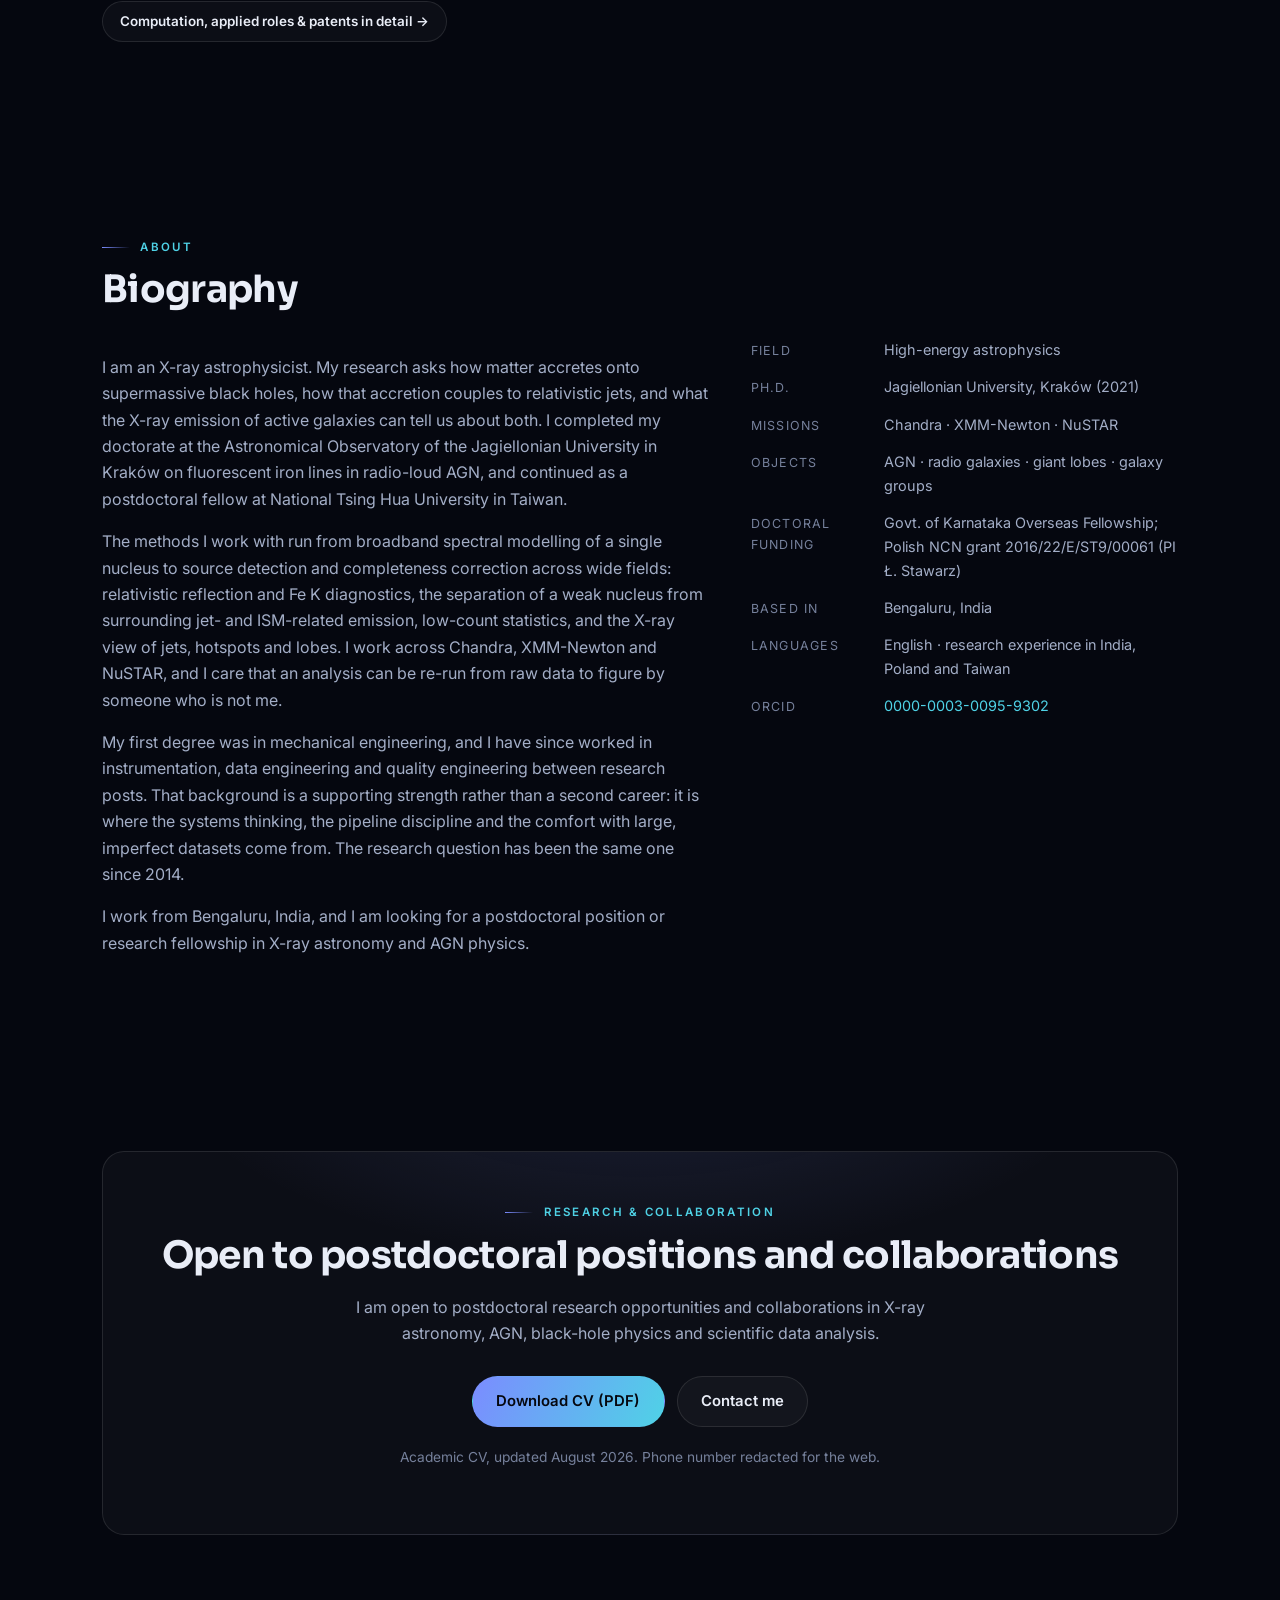
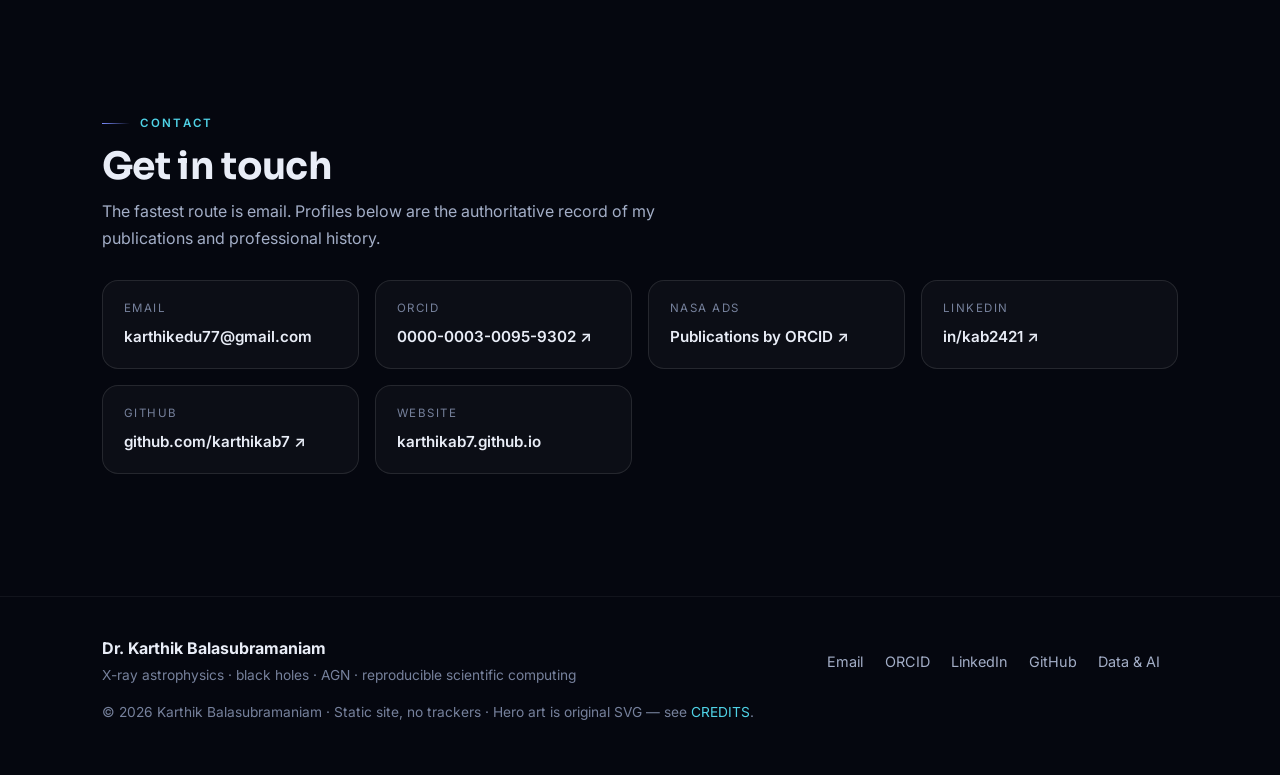
==== commit 5b885c24: "Third pass: verified arXiv links, corrected CV citations, structured data - arXiv identifiers for si" ====
--- a/index.html
+++ b/index.html
@@ -25,10 +25,14 @@
   <meta name="twitter:description" content="Black-hole accretion, AGN and jet–accretion coupling with Chandra, XMM-Newton and NuSTAR." />
 
   <link rel="icon" type="image/svg+xml" href="assets/img/icons/favicon.svg" />
+  <link rel="icon" type="image/png" sizes="32x32" href="assets/img/icons/favicon-32.png" />
+  <link rel="apple-touch-icon" sizes="180x180" href="assets/img/icons/apple-touch-icon.png" />
+  <meta name="theme-color" content="#05070f" />
   <link rel="preconnect" href="https://fonts.googleapis.com" />
   <link rel="preconnect" href="https://fonts.gstatic.com" crossorigin />
   <link rel="stylesheet" href="https://fonts.googleapis.com/css2?family=Inter:wght@400;500;600;700&family=Sora:wght@600;700&display=swap" />
   <link rel="stylesheet" href="assets/css/styles.css" />
+  <link rel="preload" as="image" href="assets/img/astro/cena-lobes.svg" fetchpriority="high" />
   <script>document.documentElement.classList.add("js");</script>
 
   <script type="application/ld+json">
@@ -58,6 +62,9 @@
     ]
   }
   </script>
+  <script type="application/ld+json">
+  {"@context": "https://schema.org", "@type": "ItemList", "name": "Peer-reviewed publications of Karthik Balasubramaniam", "itemListOrder": "https://schema.org/ItemListOrderDescending", "numberOfItems": 9, "itemListElement": [{"@type": "ListItem", "position": 1, "item": {"@type": "ScholarlyArticle", "name": "X-ray emission of the γ-ray-loud young radio galaxy NGC 3894", "author": [{"@type": "Person", "name": "Karthik Balasubramaniam"}, {"@type": "Person", "name": "Łukasz Stawarz"}, {"@type": "Person", "name": "C. C. Cheung"}], "isPartOf": {"@type": "Periodical", "name": "The Astrophysical Journal"}, "volumeNumber": "922", "pageStart": "84", "datePublished": "2021", "identifier": "https://doi.org/10.3847/1538-4357/ac1ff5", "sameAs": ["https://doi.org/10.3847/1538-4357/ac1ff5", "https://arxiv.org/abs/2106.13193"]}}, {"@type": "ListItem", "position": 2, "item": {"@type": "ScholarlyArticle", "name": "Chandra view of the LINER-type nucleus in CGCG 292−057: ionized iron line and jet–ISM interactions", "author": [{"@type": "Person", "name": "Karthik Balasubramaniam"}, {"@type": "Person", "name": "Łukasz Stawarz"}, {"@type": "Person", "name": "Volodymyr Marchenko"}], "isPartOf": {"@type": "Periodical", "name": "The Astrophysical Journal"}, "volumeNumber": "905", "pageStart": "148", "datePublished": "2020", "identifier": "https://doi.org/10.3847/1538-4357/abc4e2", "sameAs": ["https://doi.org/10.3847/1538-4357/abc4e2", "https://arxiv.org/abs/2006.03717"]}}, {"@type": "ListItem", "position": 3, "item": {"@type": "ScholarlyArticle", "name": "Chandra view on the active nucleus of CGCG 292−057: jet–ISM interactions", "author": [{"@type": "Person", "name": "Karthik Balasubramaniam"}], "isPartOf": {"@type": "Periodical", "name": "Proceedings of the International Astronomical Union"}, "volumeNumber": "14", "pageStart": "222", "datePublished": "2018", "identifier": "https://doi.org/10.1017/S1743921318007445", "sameAs": ["https://doi.org/10.1017/S1743921318007445"]}}, {"@type": "ListItem", "position": 4, "item": {"@type": "ScholarlyArticle", "name": "X-ray emission in the GeV-emitting compact symmetric objects PKS 1718−649 and TXS 1146+596", "author": [{"@type": "Person", "name": "E. Bronzini"}, {"@type": "Person", "name": "G. Migliori"}, {"@type": "Person", "name": "C. Vignali"}, {"@type": "Person", "name": "Karthik Balasubramaniam"}], "isPartOf": {"@type": "Periodical", "name": "Astronomy & Astrophysics"}, "volumeNumber": "684", "pageStart": "A65", "datePublished": "2024", "identifier": "https://doi.org/10.1051/0004-6361/202348208", "sameAs": ["https://doi.org/10.1051/0004-6361/202348208", "https://arxiv.org/abs/2401.16479"]}}, {"@type": "ListItem", "position": 5, "item": {"@type": "ScholarlyArticle", "name": "Complex structure of the eastern lobe of the Pictor A radio galaxy", "author": [{"@type": "Person", "name": "R. Thimmappa"}, {"@type": "Person", "name": "Łukasz Stawarz"}, {"@type": "Person", "name": "U. Pajdosz-Śmierciak"}, {"@type": "Person", "name": "Karthik Balasubramaniam"}, {"@type": "Person", "name": "V. Marchenko"}], "isPartOf": {"@type": "Periodical", "name": "The Astrophysical Journal"}, "volumeNumber": "921", "pageStart": "44", "datePublished": "2021", "identifier": "https://doi.org/10.3847/1538-4357/ac1ce3", "sameAs": ["https://doi.org/10.3847/1538-4357/ac1ce3", "https://arxiv.org/abs/2103.11928"]}}, {"@type": "ListItem", "position": 6, "item": {"@type": "ScholarlyArticle", "name": "Chandra imaging of the western hotspot in the radio galaxy Pictor A", "author": [{"@type": "Person", "name": "R. Thimmappa"}, {"@type": "Person", "name": "Łukasz Stawarz"}, {"@type": "Person", "name": "V. Marchenko"}, {"@type": "Person", "name": "Karthik Balasubramaniam"}], "isPartOf": {"@type": "Periodical", "name": "The Astrophysical Journal"}, "volumeNumber": "903", "pageStart": "109", "datePublished": "2020", "identifier": "https://doi.org/10.3847/1538-4357/abb605", "sameAs": ["https://doi.org/10.3847/1538-4357/abb605", "https://arxiv.org/abs/2005.10350"]}}, {"@type": "ListItem", "position": 7, "item": {"@type": "ScholarlyArticle", "name": "Signatures of the disk–jet coupling in the broad-line radio quasar 4C+74.26", "author": [{"@type": "Person", "name": "G. Bhatta"}, {"@type": "Person", "name": "Łukasz Stawarz"}, {"@type": "Person", "name": "A. Markowitz"}, {"@type": "Person", "name": "Karthik Balasubramaniam"}], "isPartOf": {"@type": "Periodical", "name": "The Astrophysical Journal"}, "volumeNumber": "866", "pageStart": "132", "datePublished": "2018", "identifier": "https://doi.org/10.3847/1538-4357/aade9c", "sameAs": ["https://doi.org/10.3847/1538-4357/aade9c", "https://arxiv.org/abs/1805.06957"]}}, {"@type": "ListItem", "position": 8, "item": {"@type": "ScholarlyArticle", "name": "Preliminary analysis of the X-ray emission from the central regions of Pictor A", "author": [{"@type": "Person", "name": "R. Thimmappa"}, {"@type": "Person", "name": "Łukasz Stawarz"}, {"@type": "Person", "name": "Karthik Balasubramaniam"}, {"@type": "Person", "name": "V. Marchenko"}], "isPartOf": {"@type": "Periodical", "name": "Proceedings of the International Astronomical Union"}, "volumeNumber": "14", "pageStart": "224", "datePublished": "2018", "identifier": "https://doi.org/10.1017/S1743921318005148", "sameAs": ["https://doi.org/10.1017/S1743921318005148"]}}, {"@type": "ListItem", "position": 9, "item": {"@type": "ScholarlyArticle", "name": "Dynamic loading assembly for testing actuators of a segmented mirror telescope", "author": [{"@type": "Person", "name": "A. Deshmukh"}, {"@type": "Person", "name": "P. S. Parihar"}, {"@type": "Person", "name": "Karthik Balasubramaniam"}], "isPartOf": {"@type": "Periodical", "name": "Journal of Astronomical Instrumentation"}, "volumeNumber": "6", "pageStart": "1750006", "datePublished": "2017", "identifier": "https://doi.org/10.1142/S2251171717500064", "sameAs": ["https://doi.org/10.1142/S2251171717500064"]}}]}
+  </script>
 </head>
 
 <body>
@@ -90,7 +97,7 @@
     <!-- ============================ HERO ============================ -->
     <section class="hero" id="top">
       <div class="hero__bg" aria-hidden="true">
-        <img class="hero__art spin-slow" src="assets/img/astro/cena-lobes.svg" alt="" width="820" height="820" />
+        <img class="hero__art spin-slow" src="assets/img/astro/cena-lobes.svg" alt="" width="820" height="820" fetchpriority="high" decoding="async" />
         <div class="hero__veil"></div>
       </div>
       <div class="wrap">
@@ -271,6 +278,7 @@
             <p class="pub__title" style="margin:0"><span class="badge badge--apj">ApJ</span>X-ray emission of the γ-ray-loud young radio galaxy NGC 3894<span class="tag-author tag-author--first">First author</span></p>
             <p class="pub__meta"><em>K. Balasubramaniam</em>, Ł. Stawarz, C. C. Cheung, et al. · The Astrophysical Journal <strong>922</strong>, 84</p>
             <a class="doi-btn" href="https://doi.org/10.3847/1538-4357/ac1ff5" target="_blank" rel="noopener">DOI ↗</a>
+            <a class="doi-btn" href="https://arxiv.org/abs/2106.13193" target="_blank" rel="noopener">arXiv:2106.13193 ↗</a>
           </div>
         </article>
 
@@ -280,6 +288,7 @@
             <p class="pub__title" style="margin:0"><span class="badge badge--apj">ApJ</span>Chandra view of the LINER-type nucleus in CGCG 292−057: ionized iron line and jet–ISM interactions<span class="tag-author tag-author--first">First author</span></p>
             <p class="pub__meta"><em>K. Balasubramaniam</em>, Ł. Stawarz, V. Marchenko, et al. · The Astrophysical Journal <strong>905</strong>, 148</p>
             <a class="doi-btn" href="https://doi.org/10.3847/1538-4357/abc4e2" target="_blank" rel="noopener">DOI ↗</a>
+            <a class="doi-btn" href="https://arxiv.org/abs/2006.03717" target="_blank" rel="noopener">arXiv:2006.03717 ↗</a>
           </div>
         </article>
 
@@ -301,6 +310,7 @@
             <p class="pub__title" style="margin:0"><span class="badge badge--aa">A&amp;A</span>X-ray emission in the GeV-emitting compact symmetric objects PKS 1718−649 and TXS 1146+596<span class="tag-author tag-author--co">Co-author</span></p>
             <p class="pub__meta">E. Bronzini, G. Migliori, C. Vignali, …, <em>K. Balasubramaniam</em> · Astronomy &amp; Astrophysics <strong>684</strong>, A65</p>
             <a class="doi-btn" href="https://doi.org/10.1051/0004-6361/202348208" target="_blank" rel="noopener">DOI ↗</a>
+            <a class="doi-btn" href="https://arxiv.org/abs/2401.16479" target="_blank" rel="noopener">arXiv:2401.16479 ↗</a>
           </div>
         </article>
 
@@ -310,6 +320,7 @@
             <p class="pub__title" style="margin:0"><span class="badge badge--apj">ApJ</span>Complex structure of the eastern lobe of the Pictor A radio galaxy<span class="tag-author tag-author--co">Co-author</span></p>
             <p class="pub__meta">R. Thimmappa, Ł. Stawarz, U. Pajdosz-Śmierciak, <em>K. Balasubramaniam</em>, V. Marchenko · The Astrophysical Journal <strong>921</strong>, 44</p>
             <a class="doi-btn" href="https://doi.org/10.3847/1538-4357/ac1ce3" target="_blank" rel="noopener">DOI ↗</a>
+            <a class="doi-btn" href="https://arxiv.org/abs/2103.11928" target="_blank" rel="noopener">arXiv:2103.11928 ↗</a>
           </div>
         </article>
 
@@ -319,6 +330,7 @@
             <p class="pub__title" style="margin:0"><span class="badge badge--apj">ApJ</span>Chandra imaging of the western hotspot in the radio galaxy Pictor A<span class="tag-author tag-author--co">Co-author</span></p>
             <p class="pub__meta">R. Thimmappa, Ł. Stawarz, V. Marchenko, <em>K. Balasubramaniam</em>, et al. · The Astrophysical Journal <strong>903</strong>, 109</p>
             <a class="doi-btn" href="https://doi.org/10.3847/1538-4357/abb605" target="_blank" rel="noopener">DOI ↗</a>
+            <a class="doi-btn" href="https://arxiv.org/abs/2005.10350" target="_blank" rel="noopener">arXiv:2005.10350 ↗</a>
           </div>
         </article>
 
@@ -328,6 +340,7 @@
             <p class="pub__title" style="margin:0"><span class="badge badge--apj">ApJ</span>Signatures of the disk–jet coupling in the broad-line radio quasar 4C+74.26<span class="tag-author tag-author--co">Co-author</span></p>
             <p class="pub__meta">G. Bhatta, Ł. Stawarz, A. Markowitz, <em>K. Balasubramaniam</em>, et al. · The Astrophysical Journal <strong>866</strong>, 132</p>
             <a class="doi-btn" href="https://doi.org/10.3847/1538-4357/aade9c" target="_blank" rel="noopener">DOI ↗</a>
+            <a class="doi-btn" href="https://arxiv.org/abs/1805.06957" target="_blank" rel="noopener">arXiv:1805.06957 ↗</a>
           </div>
         </article>
 
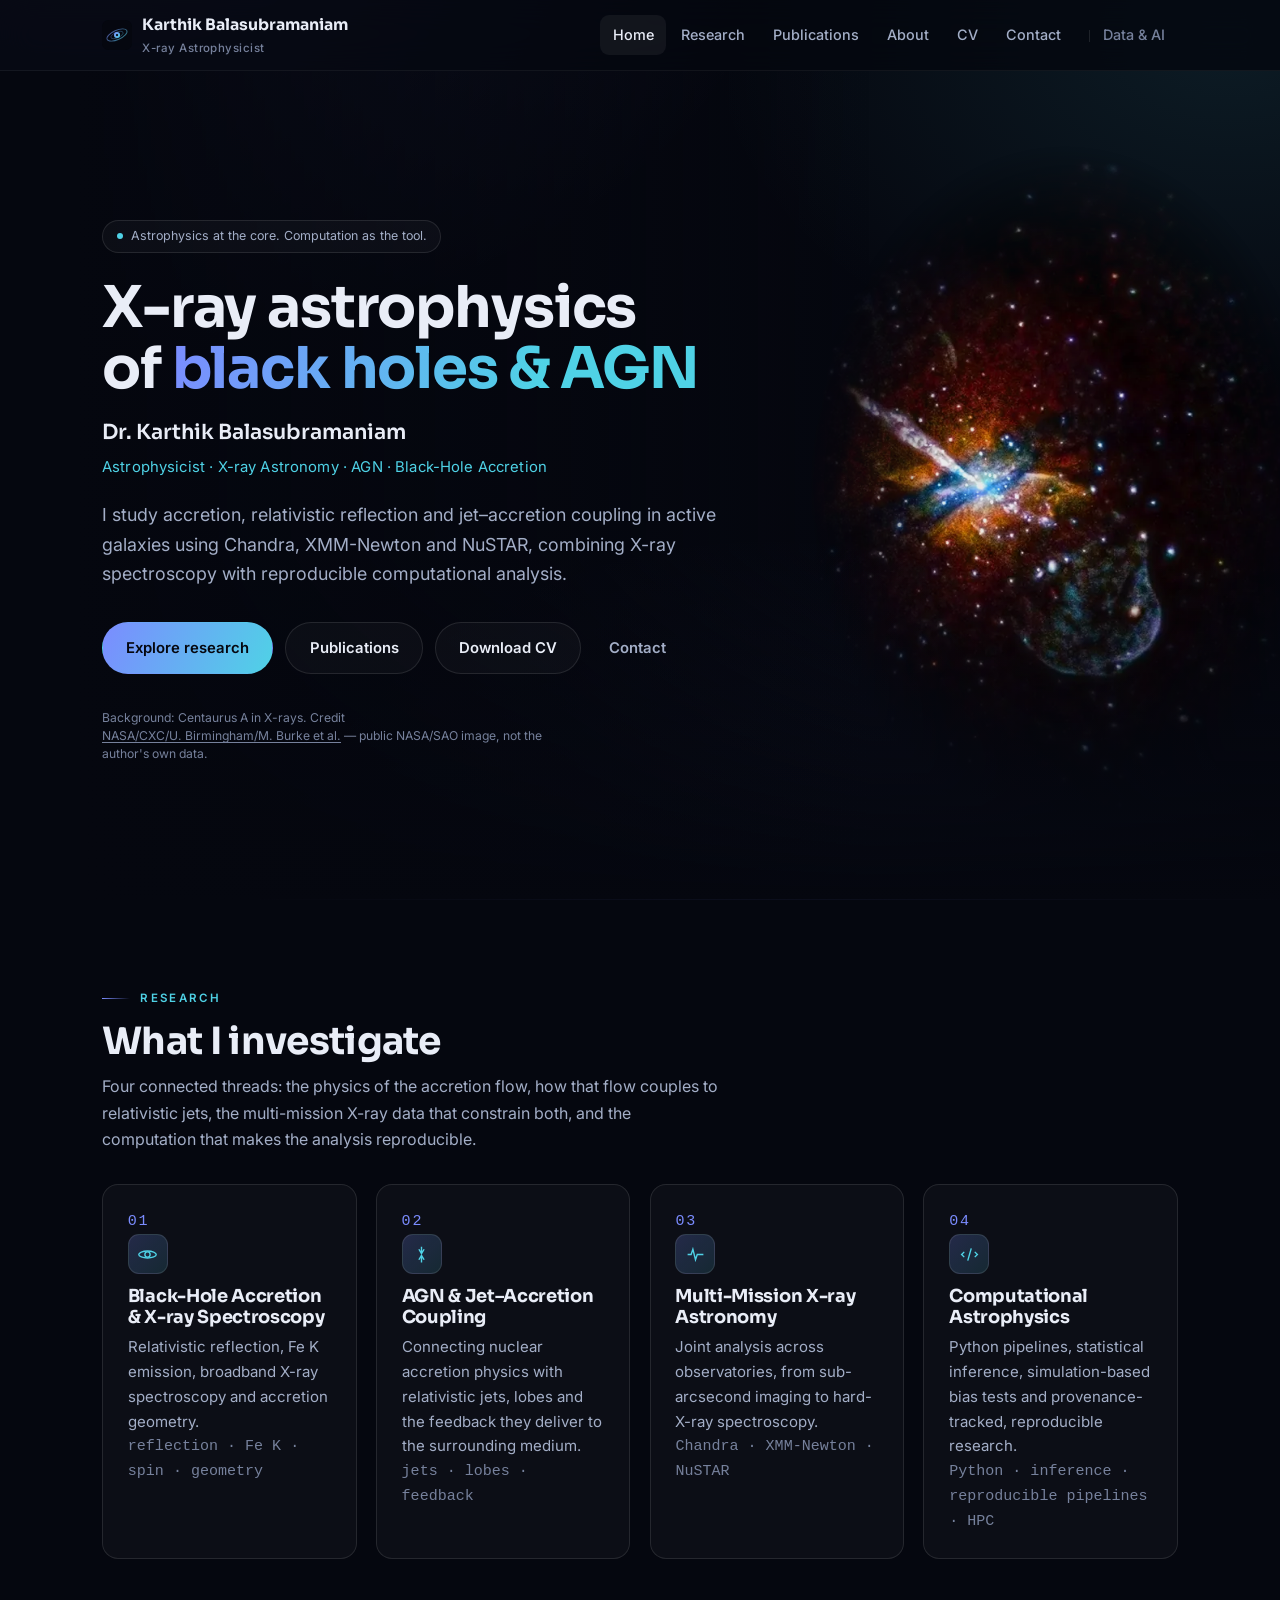
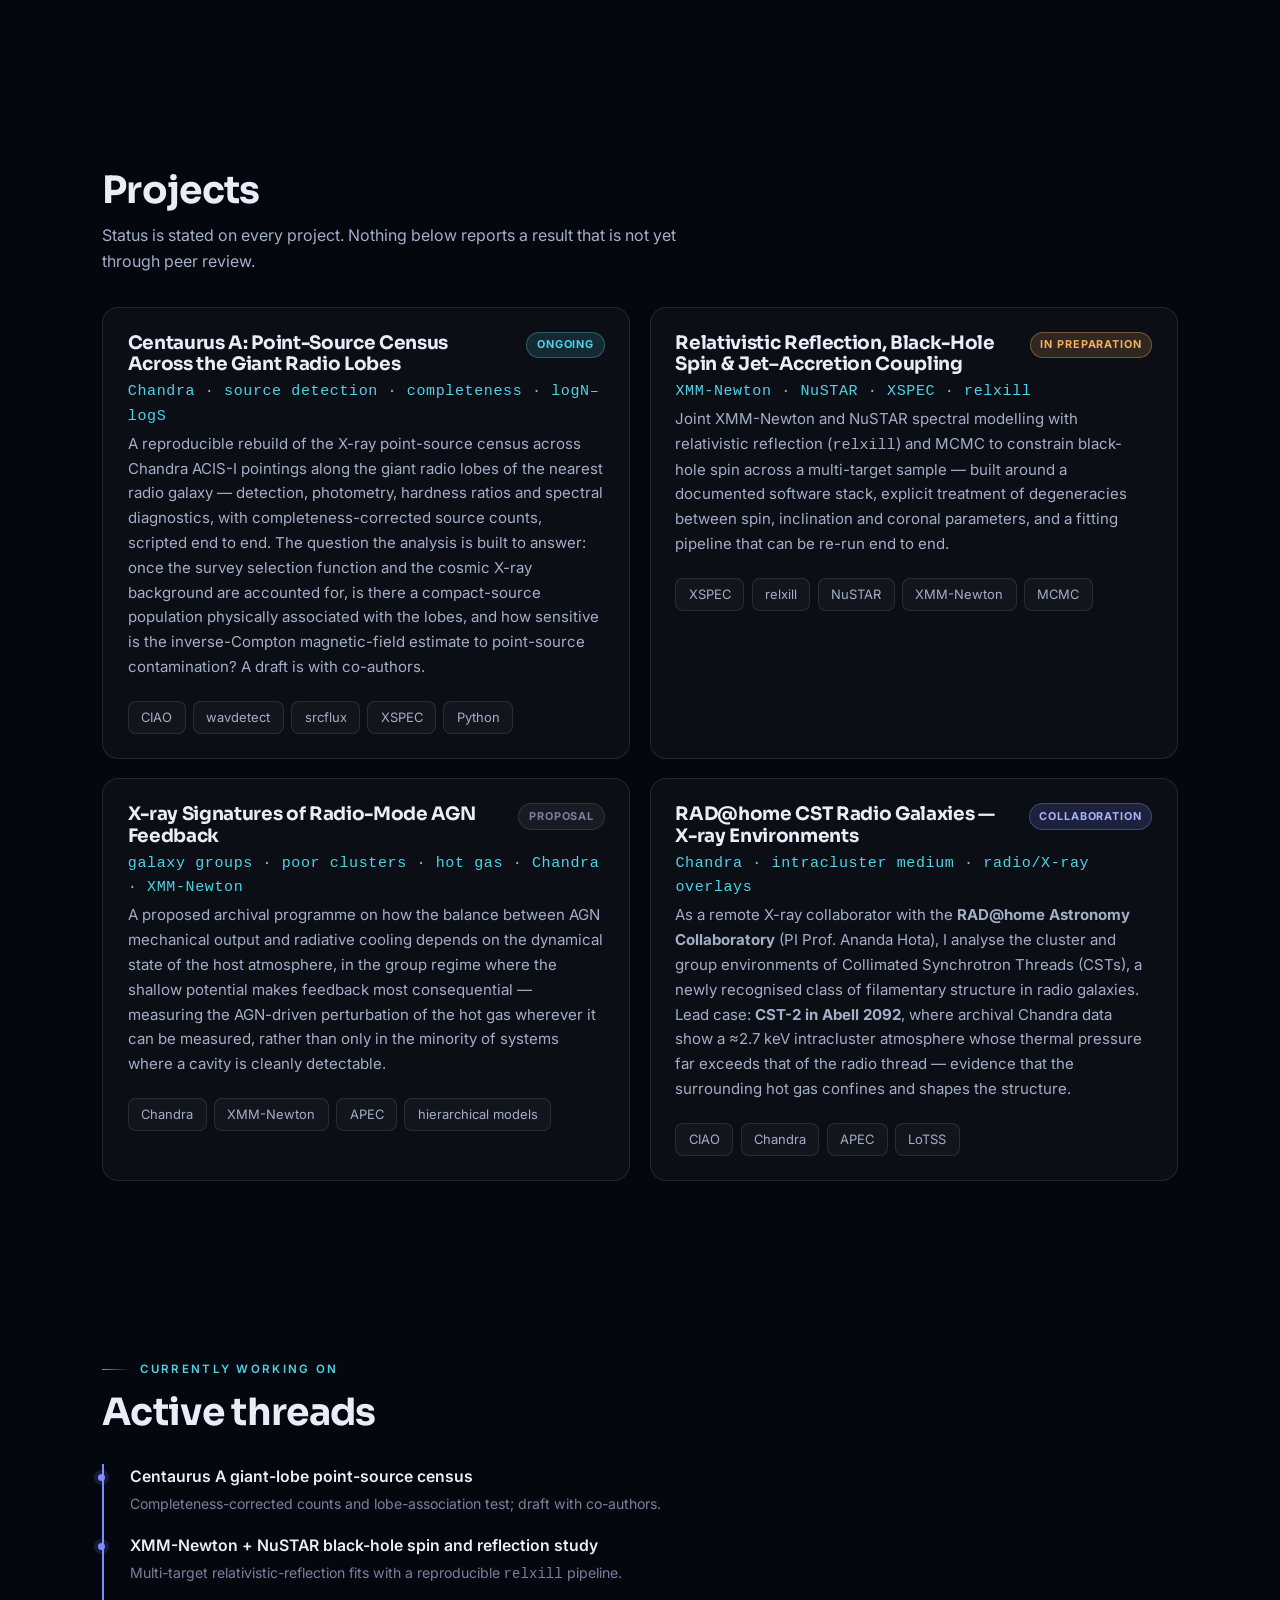
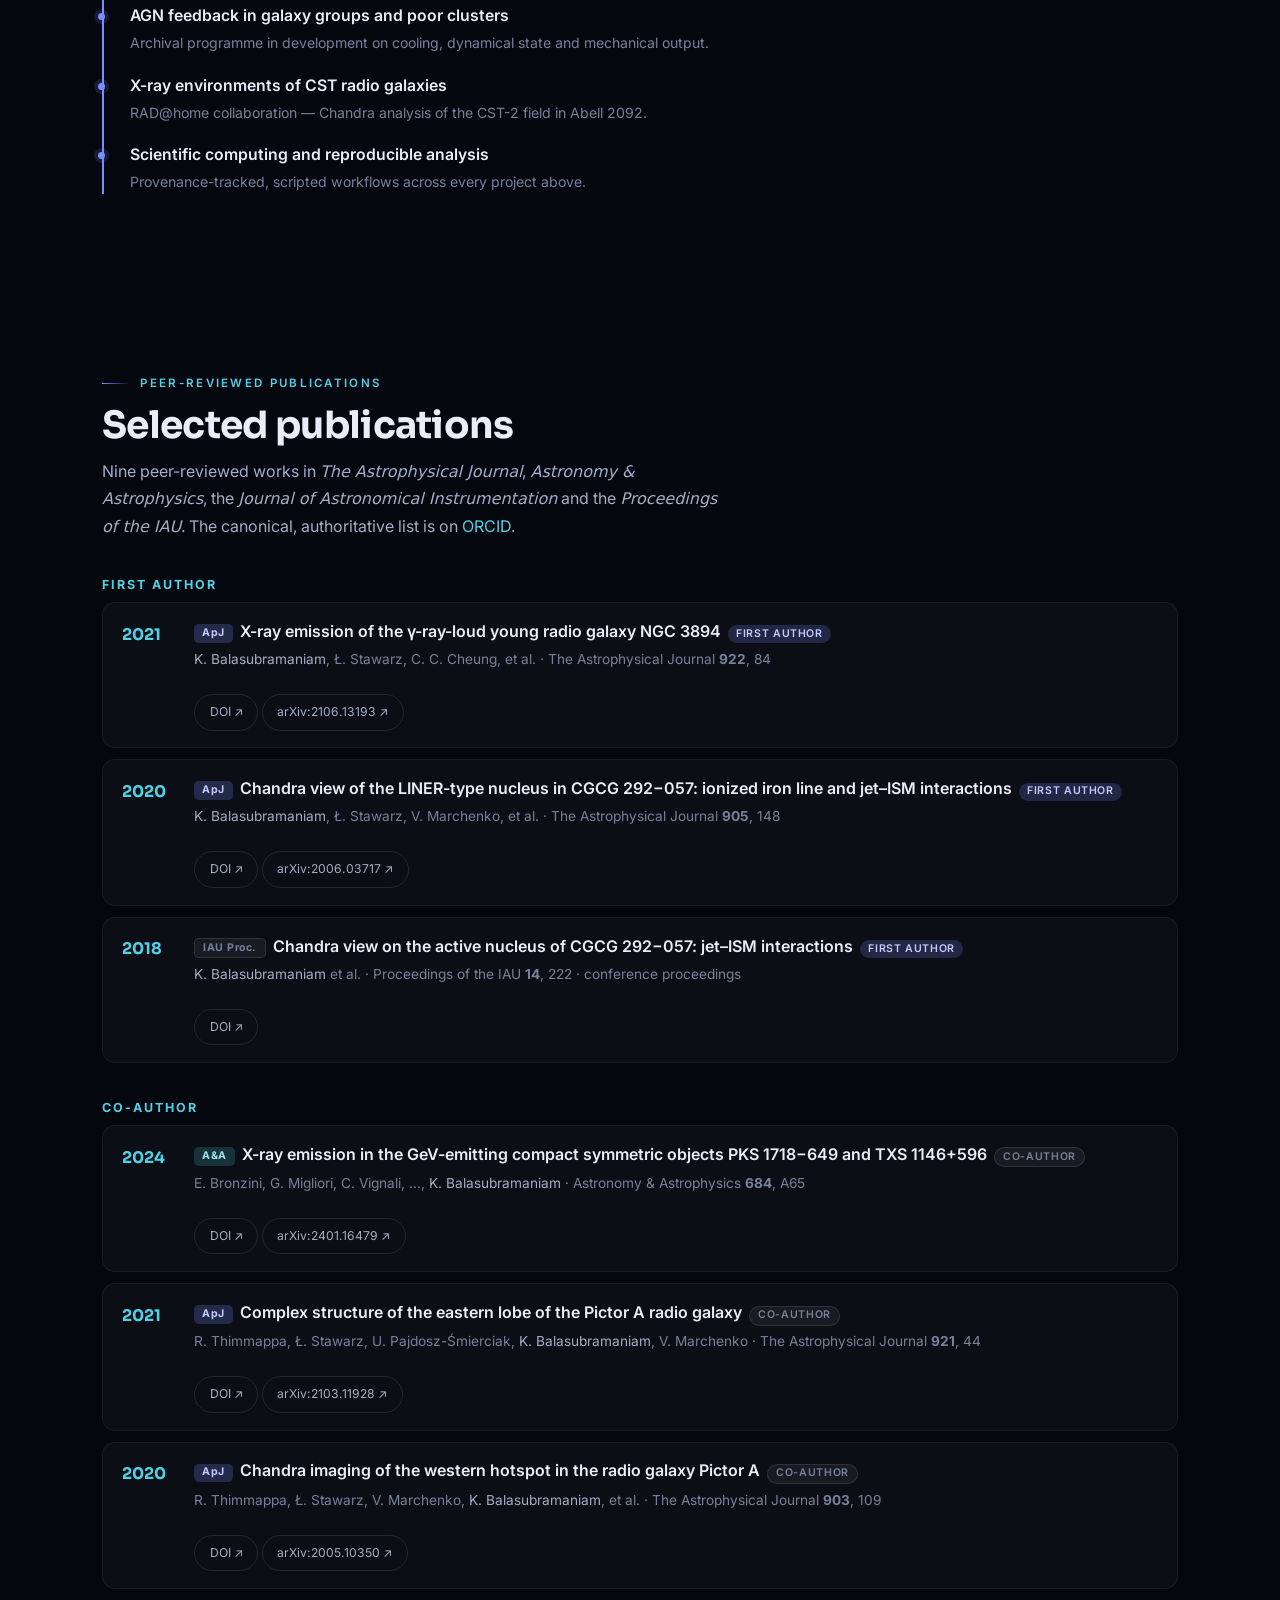
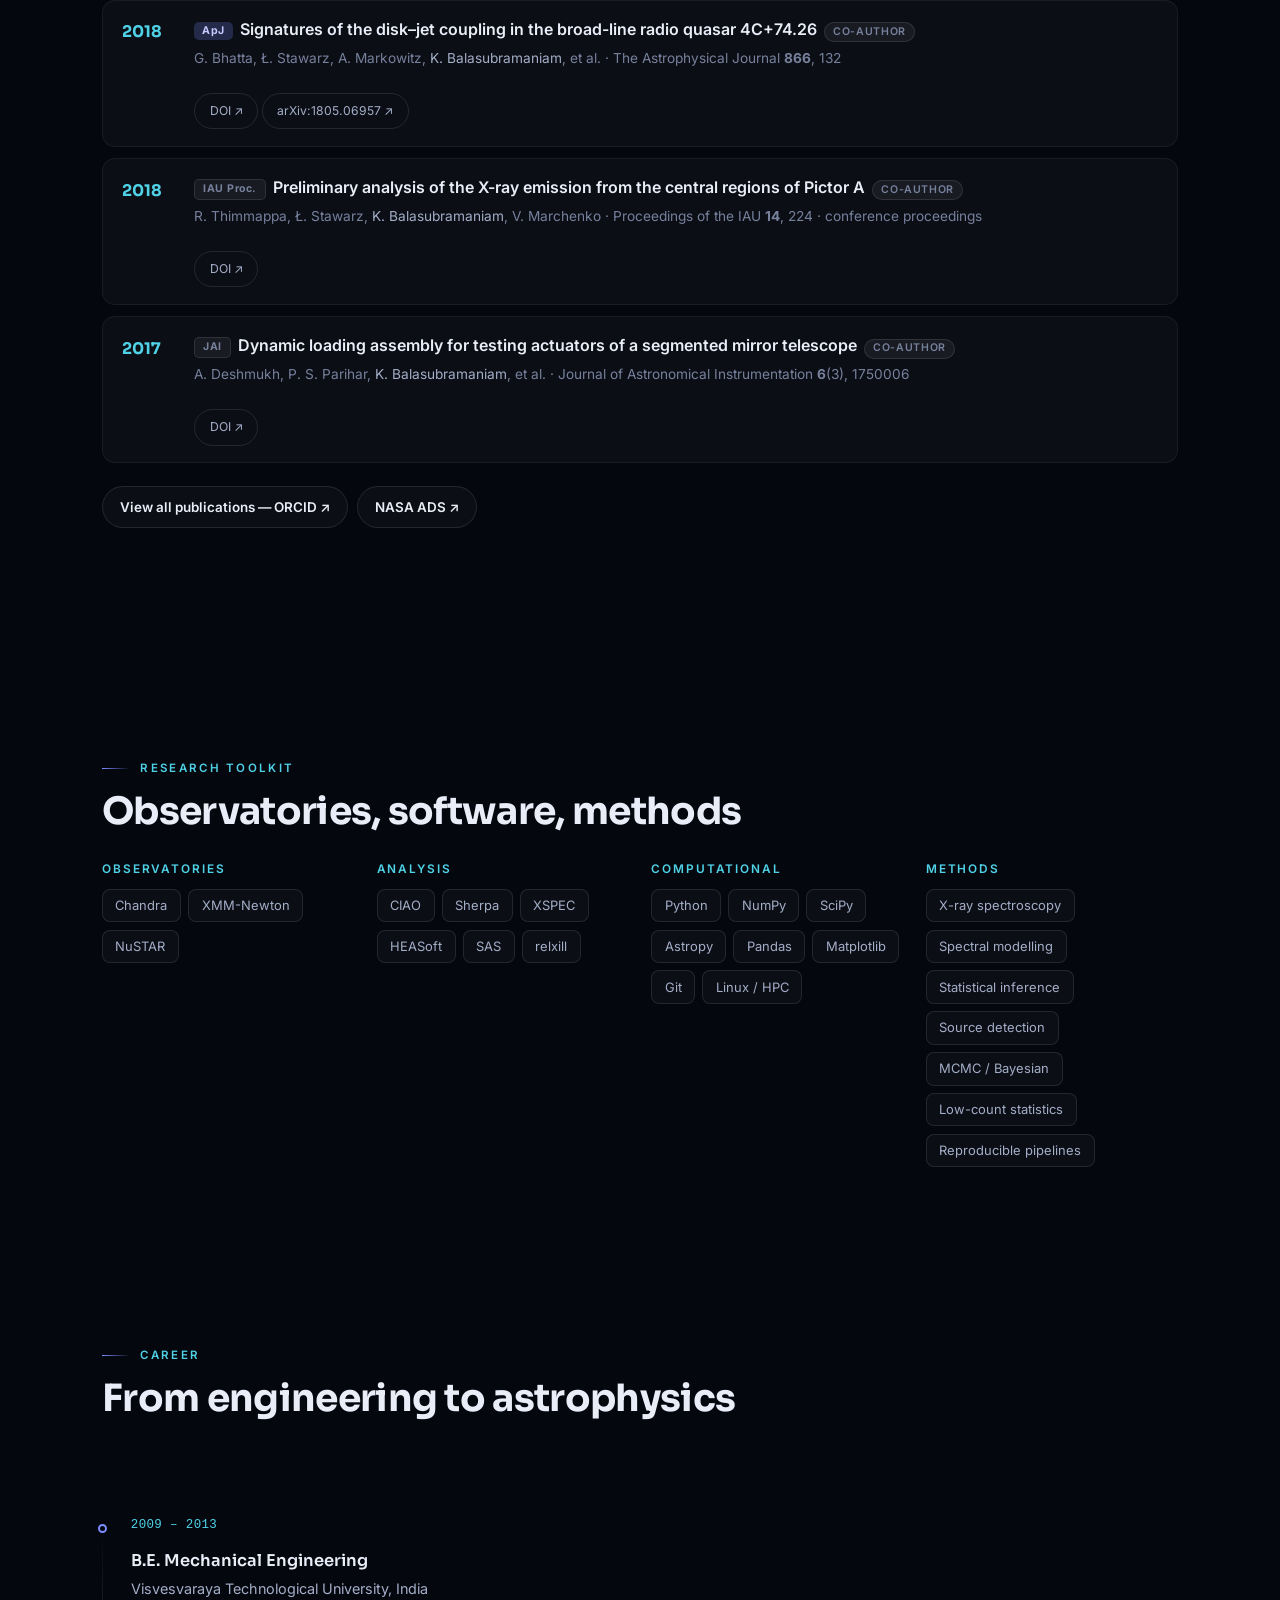
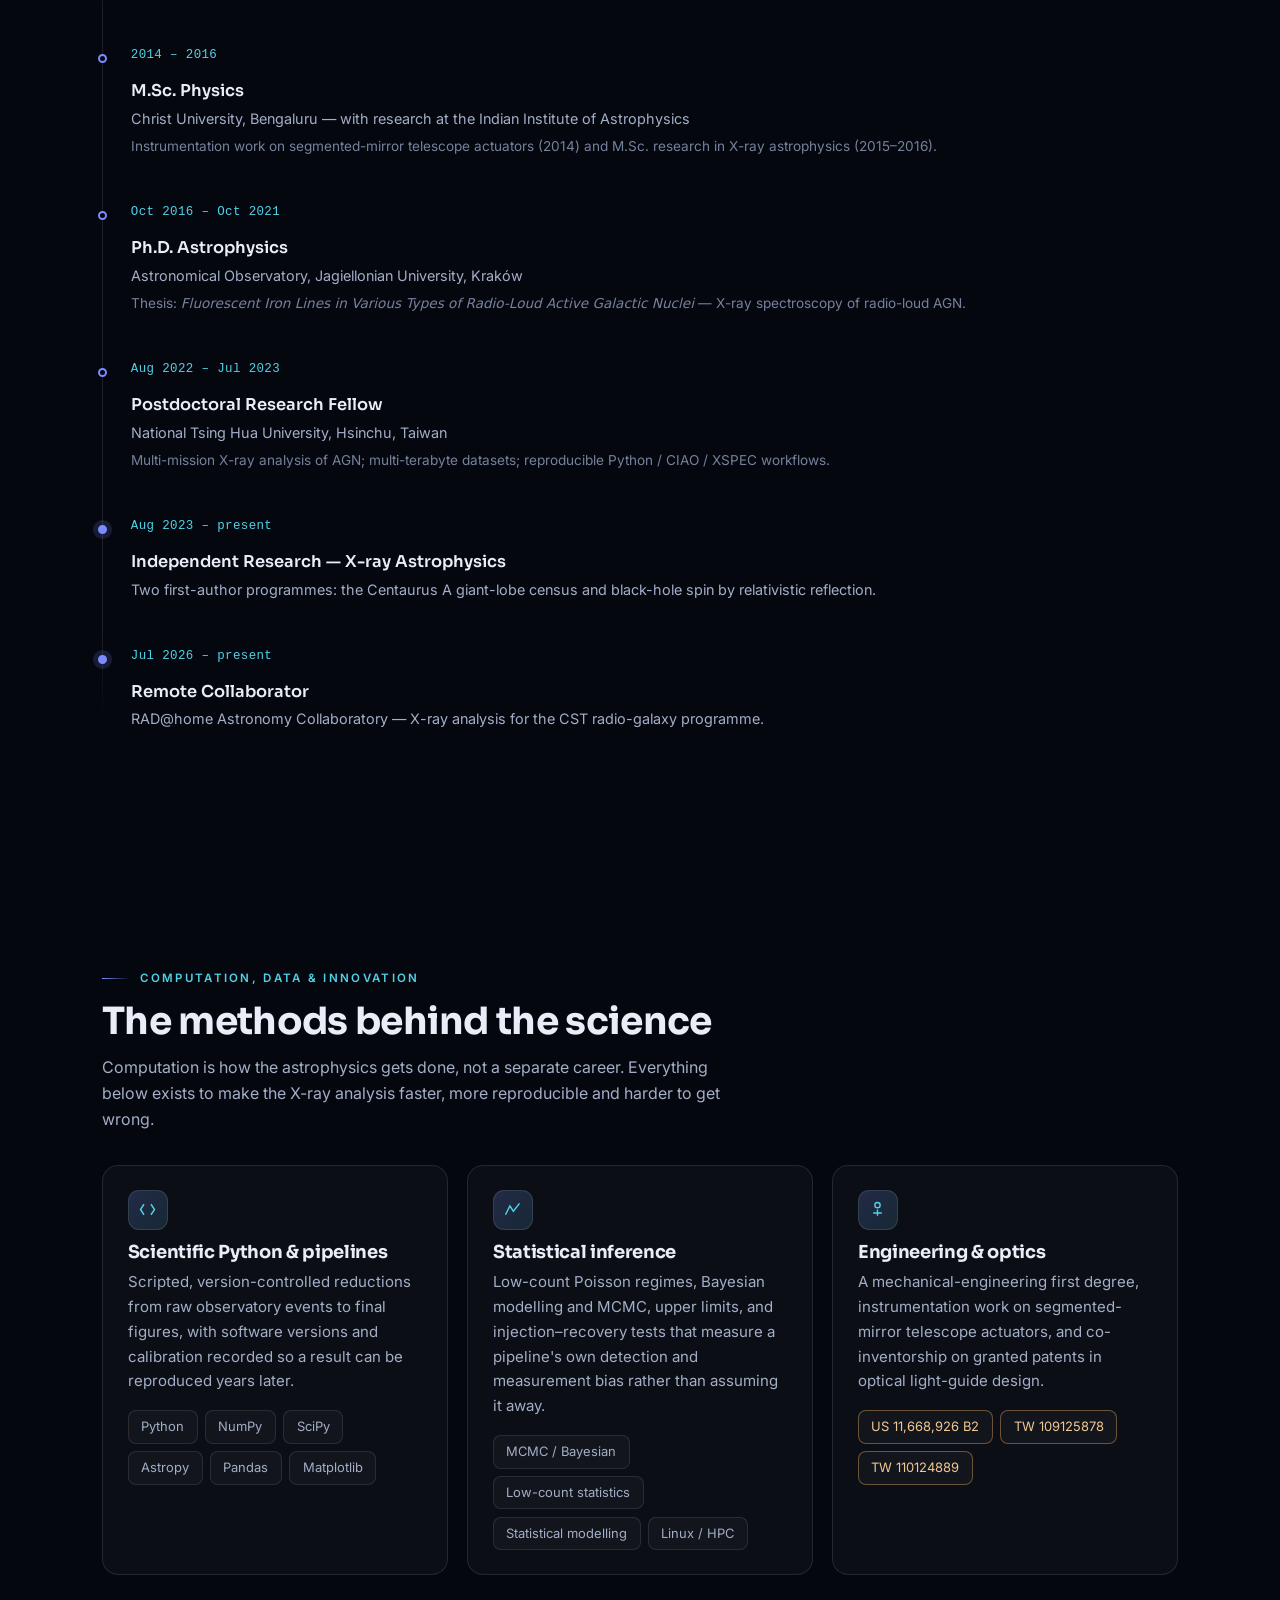
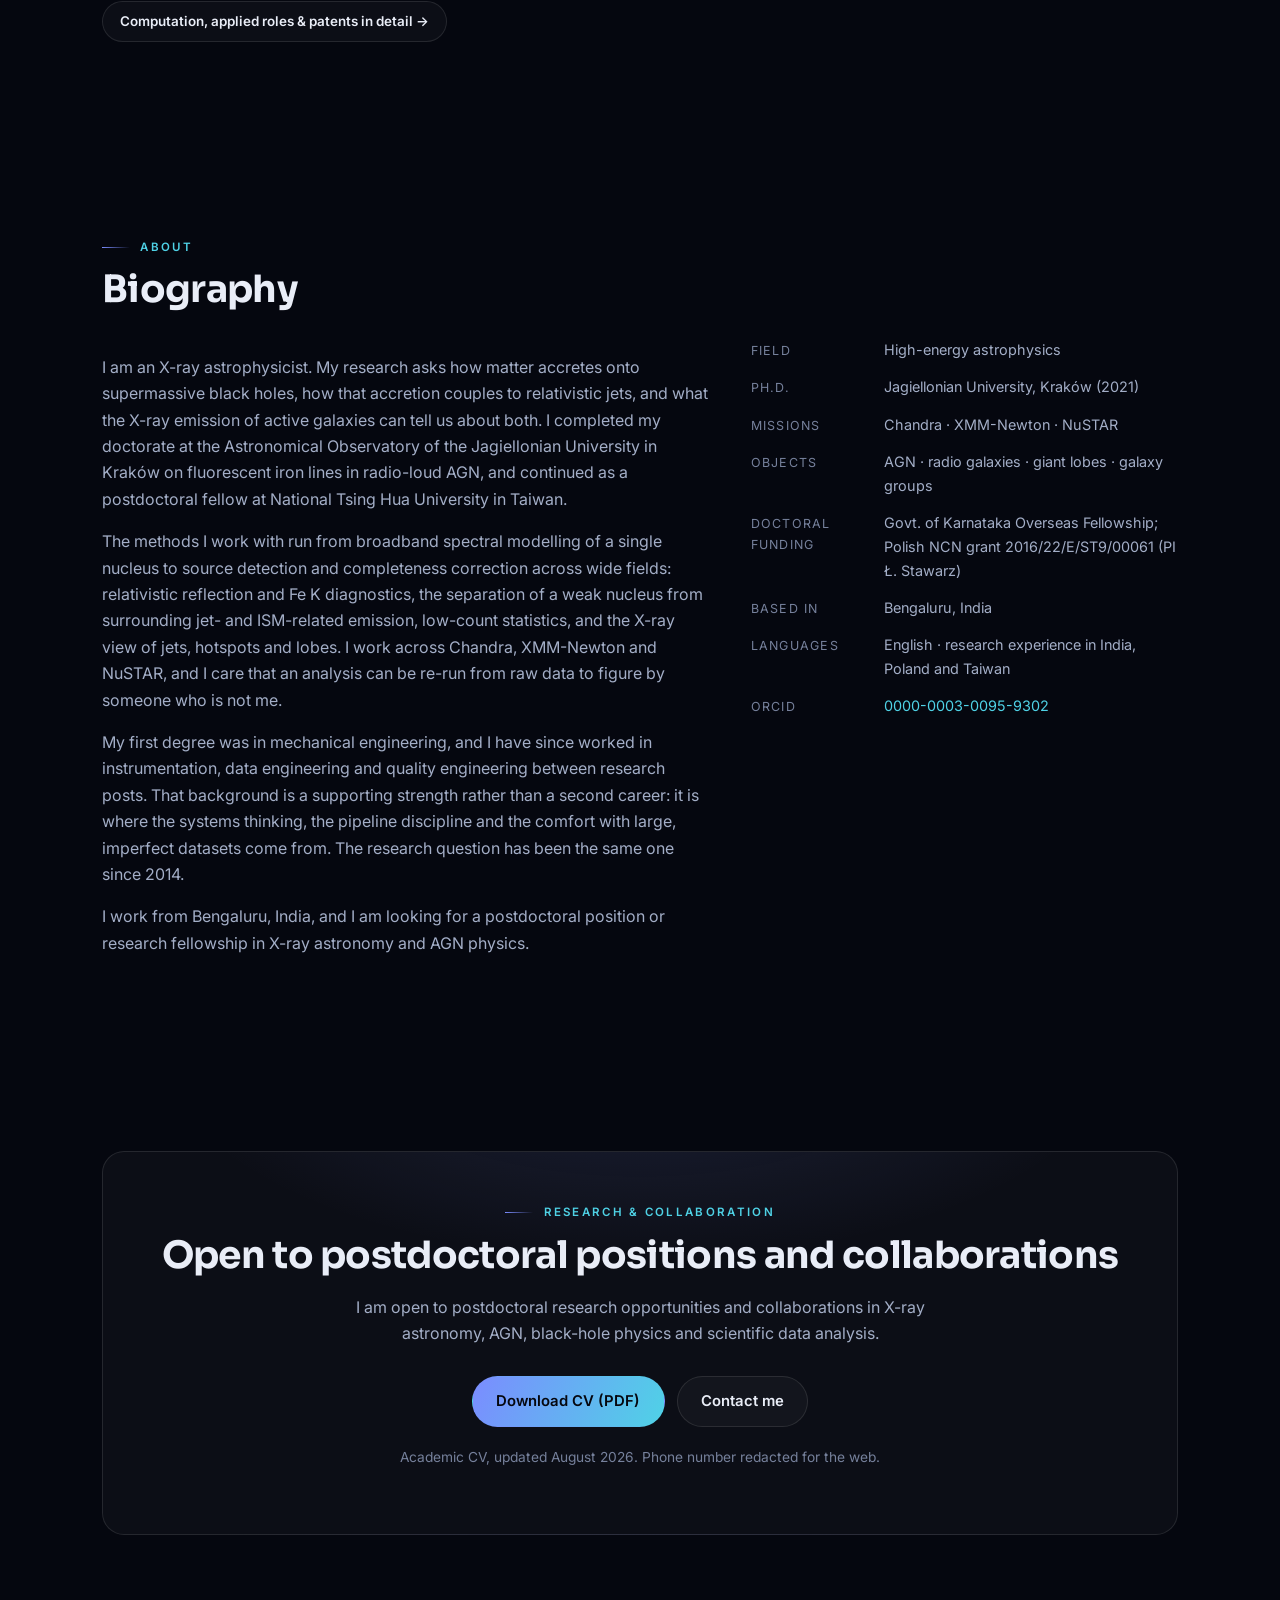
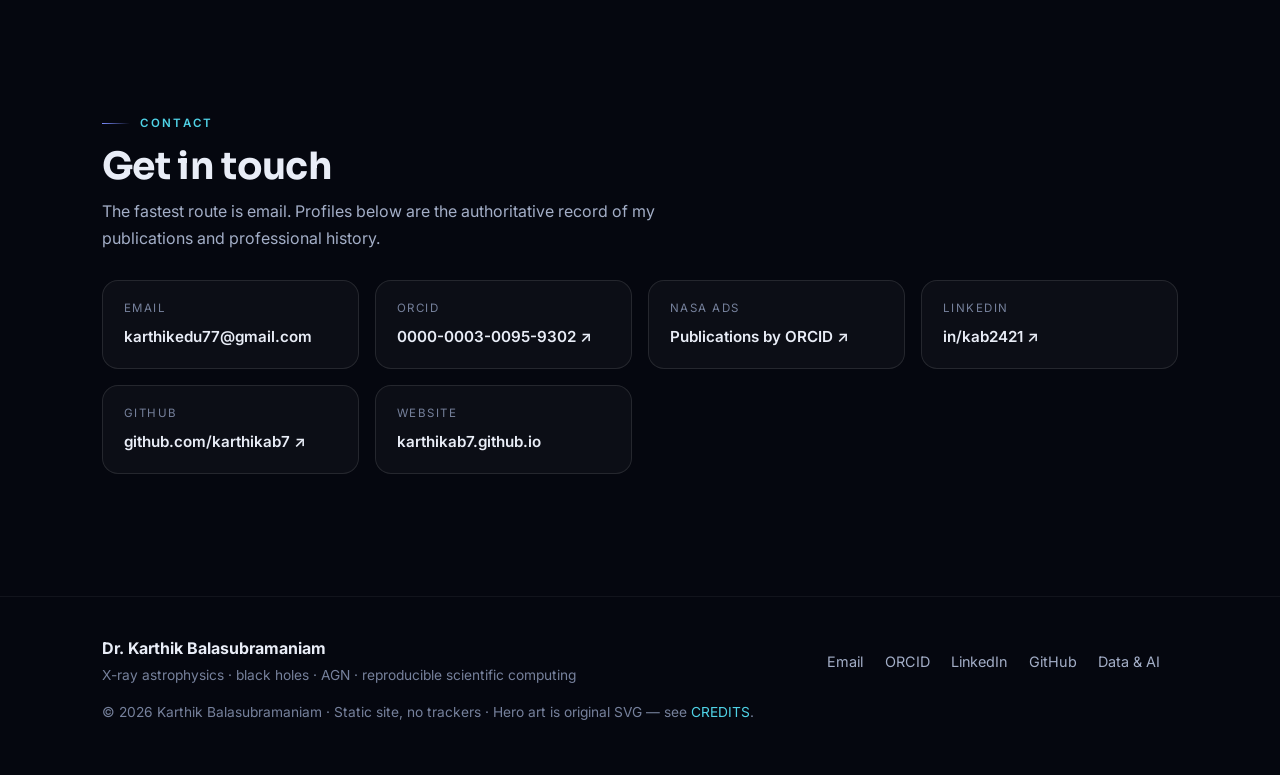
==== commit a8211a16: "Hero: real Chandra X-ray image of Centaurus A, properly credited Replaces the original SVG with genu" ====
--- a/index.html
+++ b/index.html
@@ -32,7 +32,9 @@
   <link rel="preconnect" href="https://fonts.gstatic.com" crossorigin />
   <link rel="stylesheet" href="https://fonts.googleapis.com/css2?family=Inter:wght@400;500;600;700&family=Sora:wght@600;700&display=swap" />
   <link rel="stylesheet" href="assets/css/styles.css" />
-  <link rel="preload" as="image" href="assets/img/astro/cena-lobes.svg" fetchpriority="high" />
+  <link rel="preload" as="image" href="assets/img/astro/cena-chandra-864.webp"
+        imagesrcset="assets/img/astro/cena-chandra-440.webp 440w, assets/img/astro/cena-chandra-640.webp 640w, assets/img/astro/cena-chandra-864.webp 864w"
+        imagesizes="(max-width: 980px) 100vw, 58vw" type="image/webp" fetchpriority="high" />
   <script>document.documentElement.classList.add("js");</script>
 
   <script type="application/ld+json">
@@ -96,9 +98,21 @@
 
     <!-- ============================ HERO ============================ -->
     <section class="hero" id="top">
-      <div class="hero__bg" aria-hidden="true">
-        <img class="hero__art spin-slow" src="assets/img/astro/cena-lobes.svg" alt="" width="820" height="820" fetchpriority="high" decoding="async" />
-        <div class="hero__veil"></div>
+      <div class="hero__bg">
+        <picture>
+          <source type="image/webp" sizes="(max-width: 980px) 100vw, 58vw"
+                  srcset="assets/img/astro/cena-chandra-440.webp 440w,
+                          assets/img/astro/cena-chandra-640.webp 640w,
+                          assets/img/astro/cena-chandra-864.webp 864w" />
+          <img class="hero__art" src="assets/img/astro/cena-chandra-864.jpg"
+               sizes="(max-width: 980px) 100vw, 58vw"
+               srcset="assets/img/astro/cena-chandra-440.jpg 440w,
+                       assets/img/astro/cena-chandra-640.jpg 640w,
+                       assets/img/astro/cena-chandra-864.jpg 864w"
+               width="864" height="864" fetchpriority="high" decoding="async"
+               alt="Chandra X-ray image of the galaxy Centaurus A: a bright nucleus with a jet extending to the upper left, inner lobe shells, and hundreds of compact X-ray point sources across the field." />
+        </picture>
+        <div class="hero__veil" aria-hidden="true"></div>
       </div>
       <div class="wrap">
         <div class="hero__inner">
@@ -115,6 +129,9 @@
             <a class="btn btn--ghost" href="assets/Karthik_Balasubramaniam_CV.pdf" download>Download CV</a>
             <a class="btn btn--quiet" href="#contact">Contact</a>
           </div>
+          <p class="hero__credit reveal">Background: Centaurus A in X-rays.
+            Credit <a href="https://chandra.si.edu/photo/2014/cena/" target="_blank" rel="noopener">NASA/CXC/U.&nbsp;Birmingham/M.&nbsp;Burke et al.</a>
+            — public NASA/SAO image, not the author's own data.</p>
         </div>
       </div>
     </section>
--- a/assets/css/styles.css
+++ b/assets/css/styles.css
@@ -177,9 +177,17 @@
 .hero { position: relative; min-height: min(92vh, 860px); display: flex; align-items: center; overflow: hidden; padding-block: clamp(4rem, 10vw, 7rem); }
 .hero__bg { position: absolute; inset: 0; z-index: -1; }
 .hero__art {
-  position: absolute; right: -6%; top: 50%; transform: translateY(-50%);
-  width: min(60vw, 720px); opacity: .95; pointer-events: none;
-}
+  position: absolute; right: -4%; top: 50%; transform: translateY(-50%);
+  width: min(58vw, 700px); height: auto; opacity: .92; pointer-events: none;
+  /* feather every edge: the frame boundary must never read as a seam */
+  -webkit-mask-image: radial-gradient(closest-side at 62% 50%, #000 48%, rgba(0,0,0,.55) 72%, transparent 97%);
+          mask-image: radial-gradient(closest-side at 62% 50%, #000 48%, rgba(0,0,0,.55) 72%, transparent 97%);
+}
+.hero__credit {
+  margin: 2.2rem 0 0; font-size: .76rem; color: var(--ink-faint); max-width: 56ch; line-height: 1.5;
+}
+.hero__credit a { color: var(--ink-faint); text-decoration: underline; text-underline-offset: 2px; }
+.hero__credit a:hover { color: var(--accent-2); }
 .hero__veil {
   position: absolute; inset: 0;
   background:
@@ -205,7 +213,7 @@
   margin-bottom: 1.5rem; background: var(--surface);
 }
 .hero__tag .dot { width: 6px; height: 6px; border-radius: 50%; background: var(--accent-2); flex: none; }
-@media (max-width: 980px) { .hero__art { opacity: .26; right: -24%; width: 100vw; } }
+@media (max-width: 980px) { .hero__art { opacity: .20; right: -30%; width: 132vw; } }
 
 /* ---------- grids & cards ---------- */
 .grid { display: grid; gap: 1.2rem; }
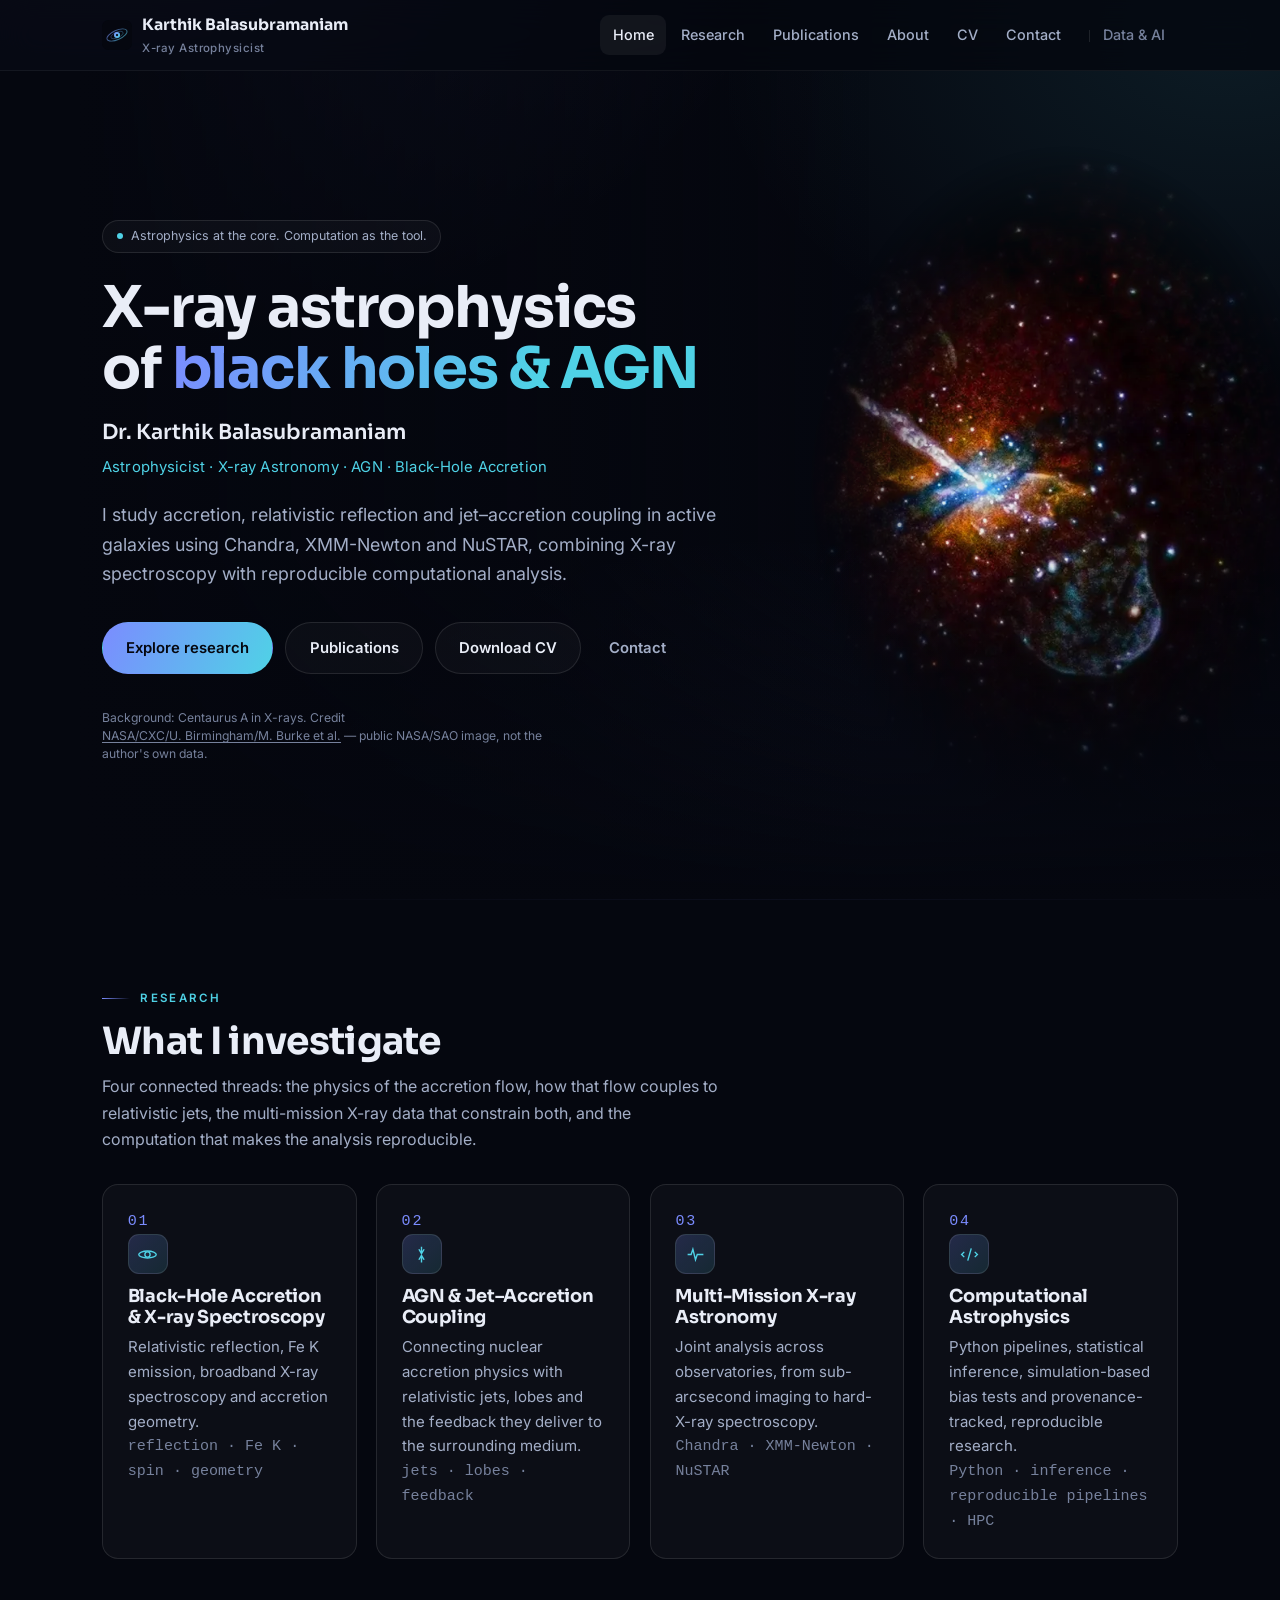
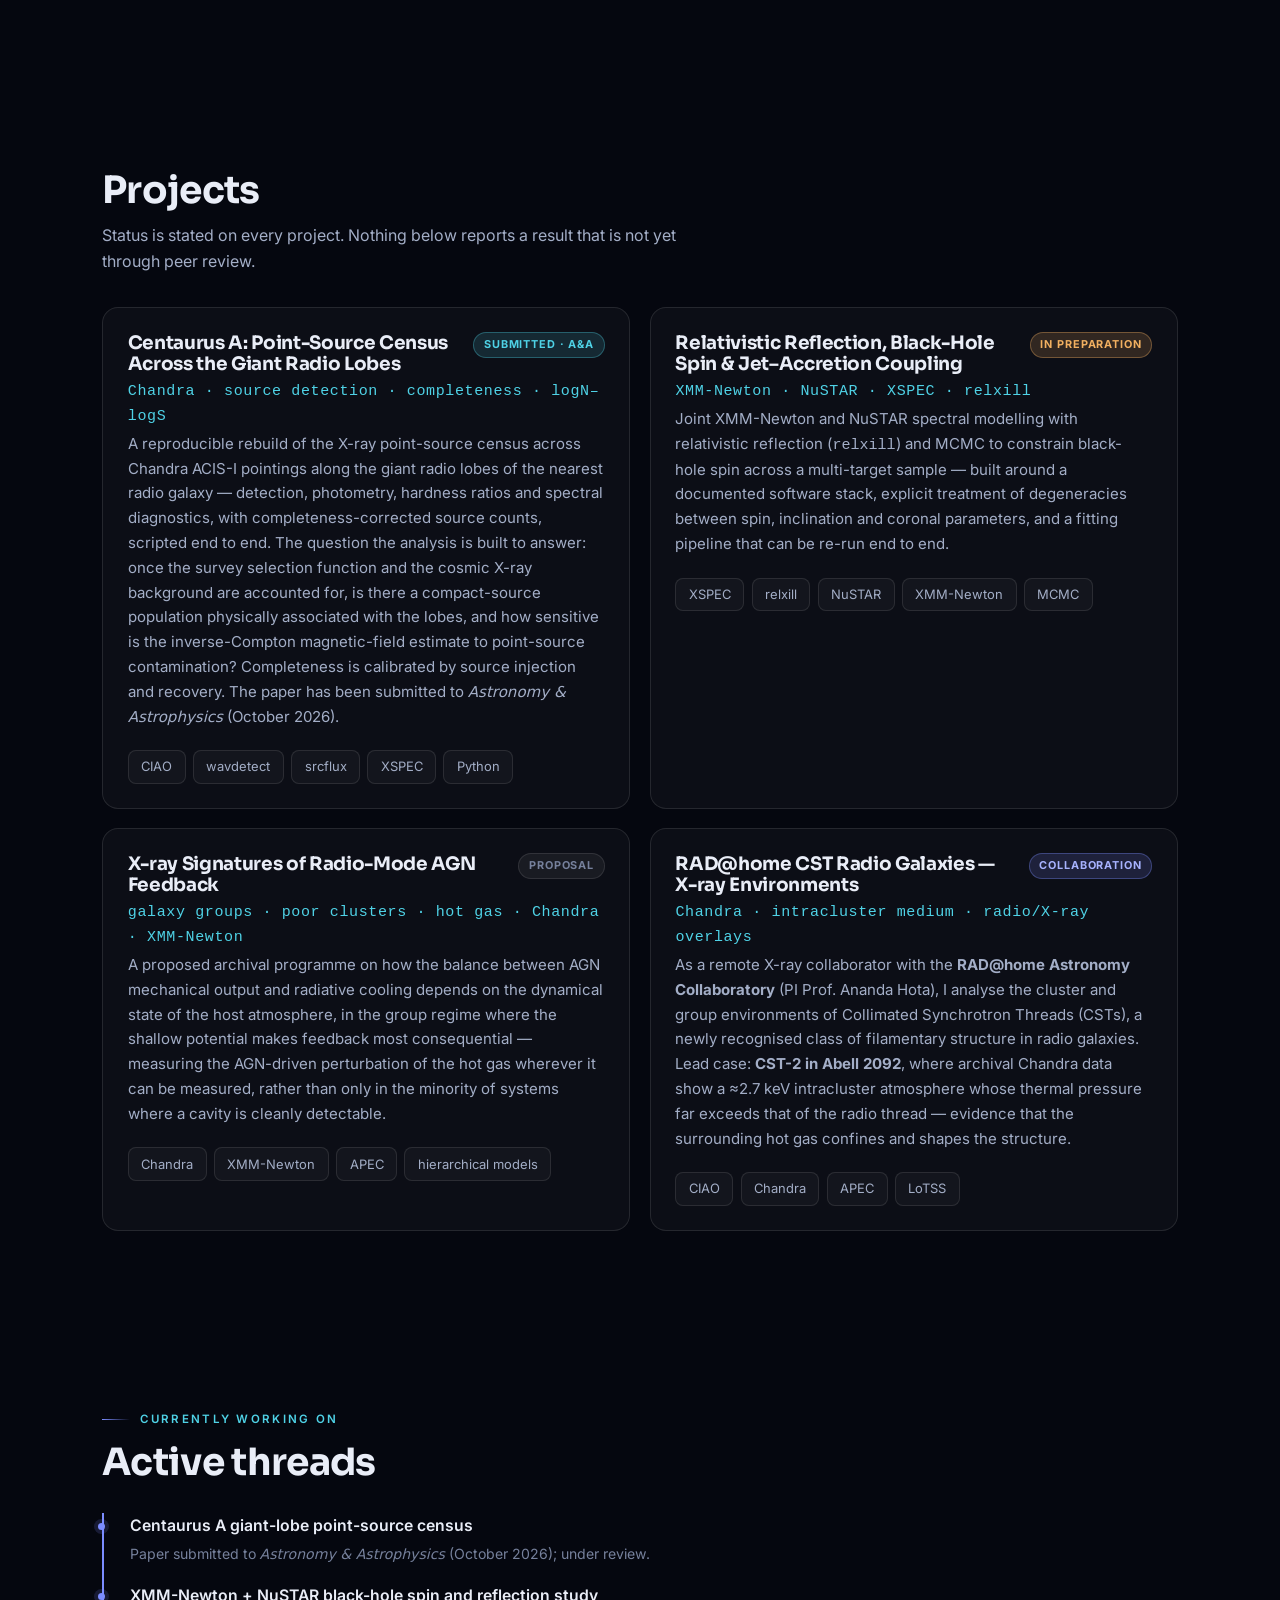
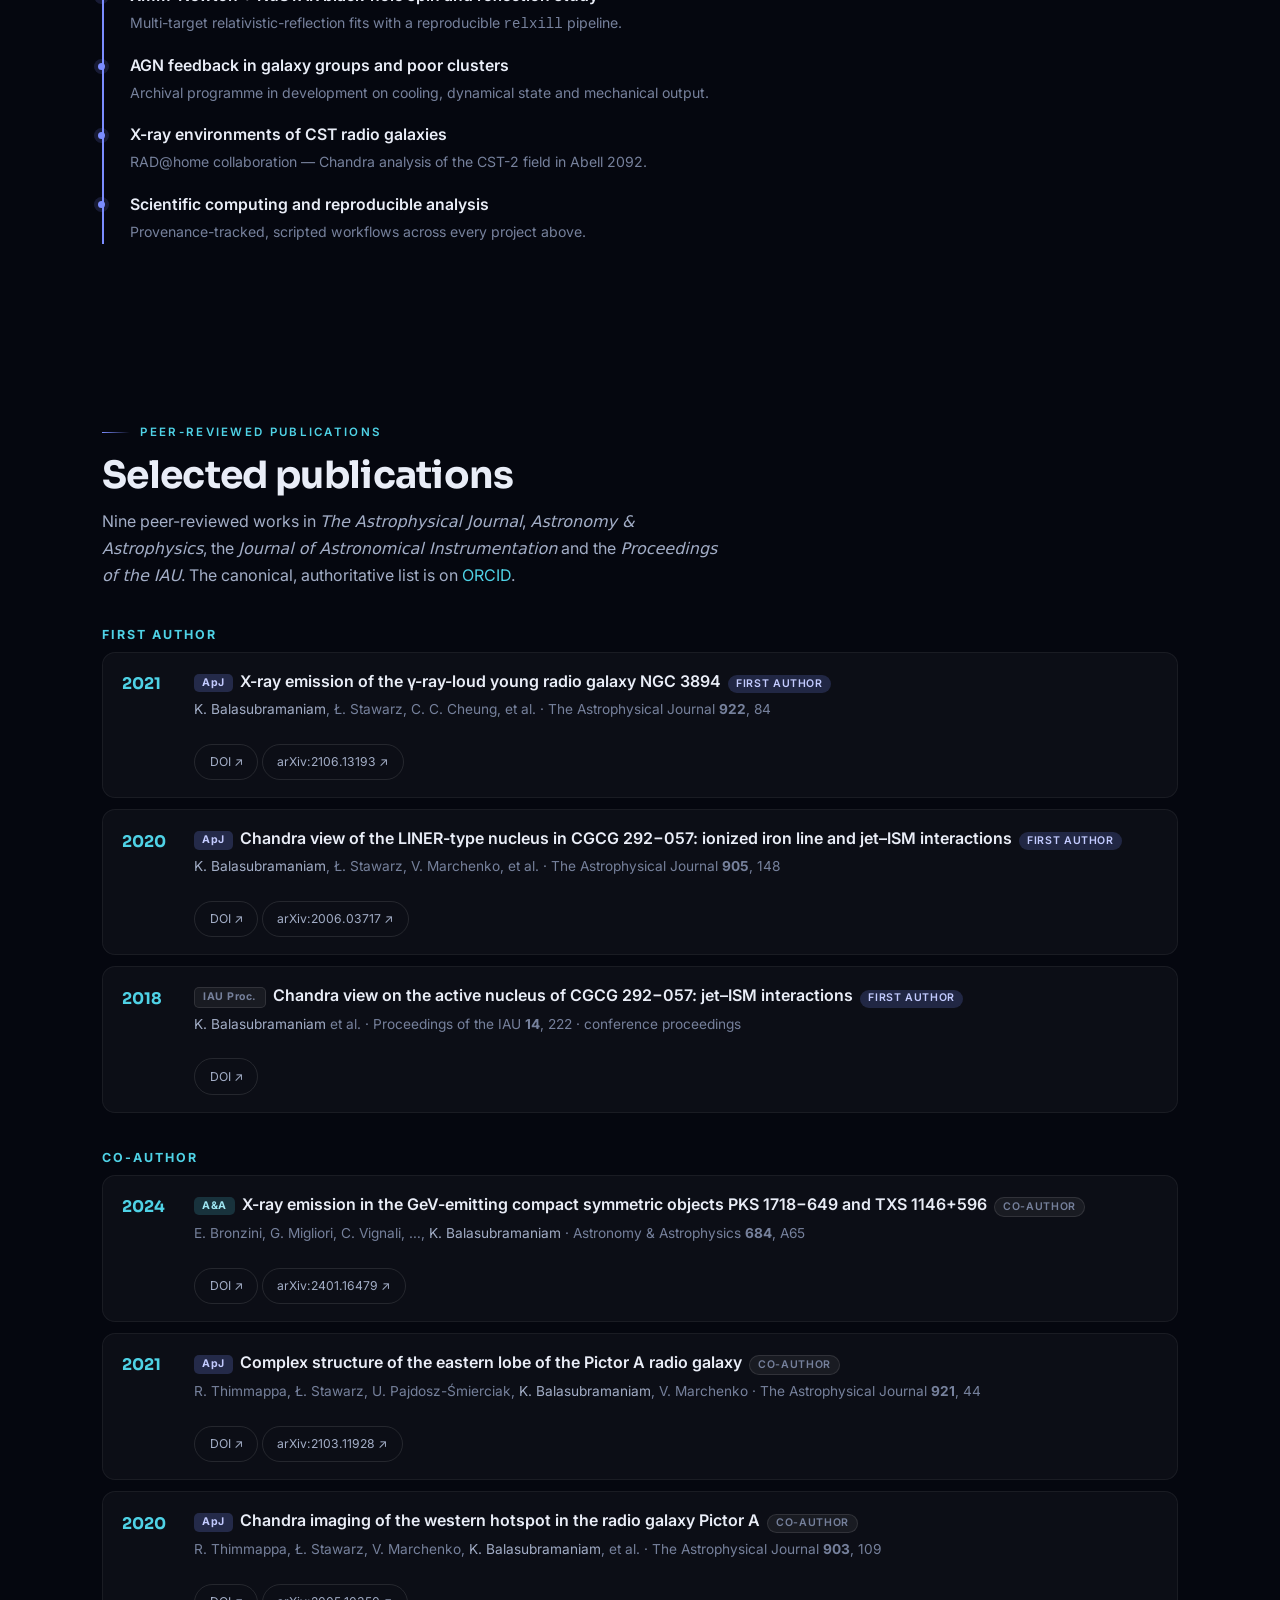
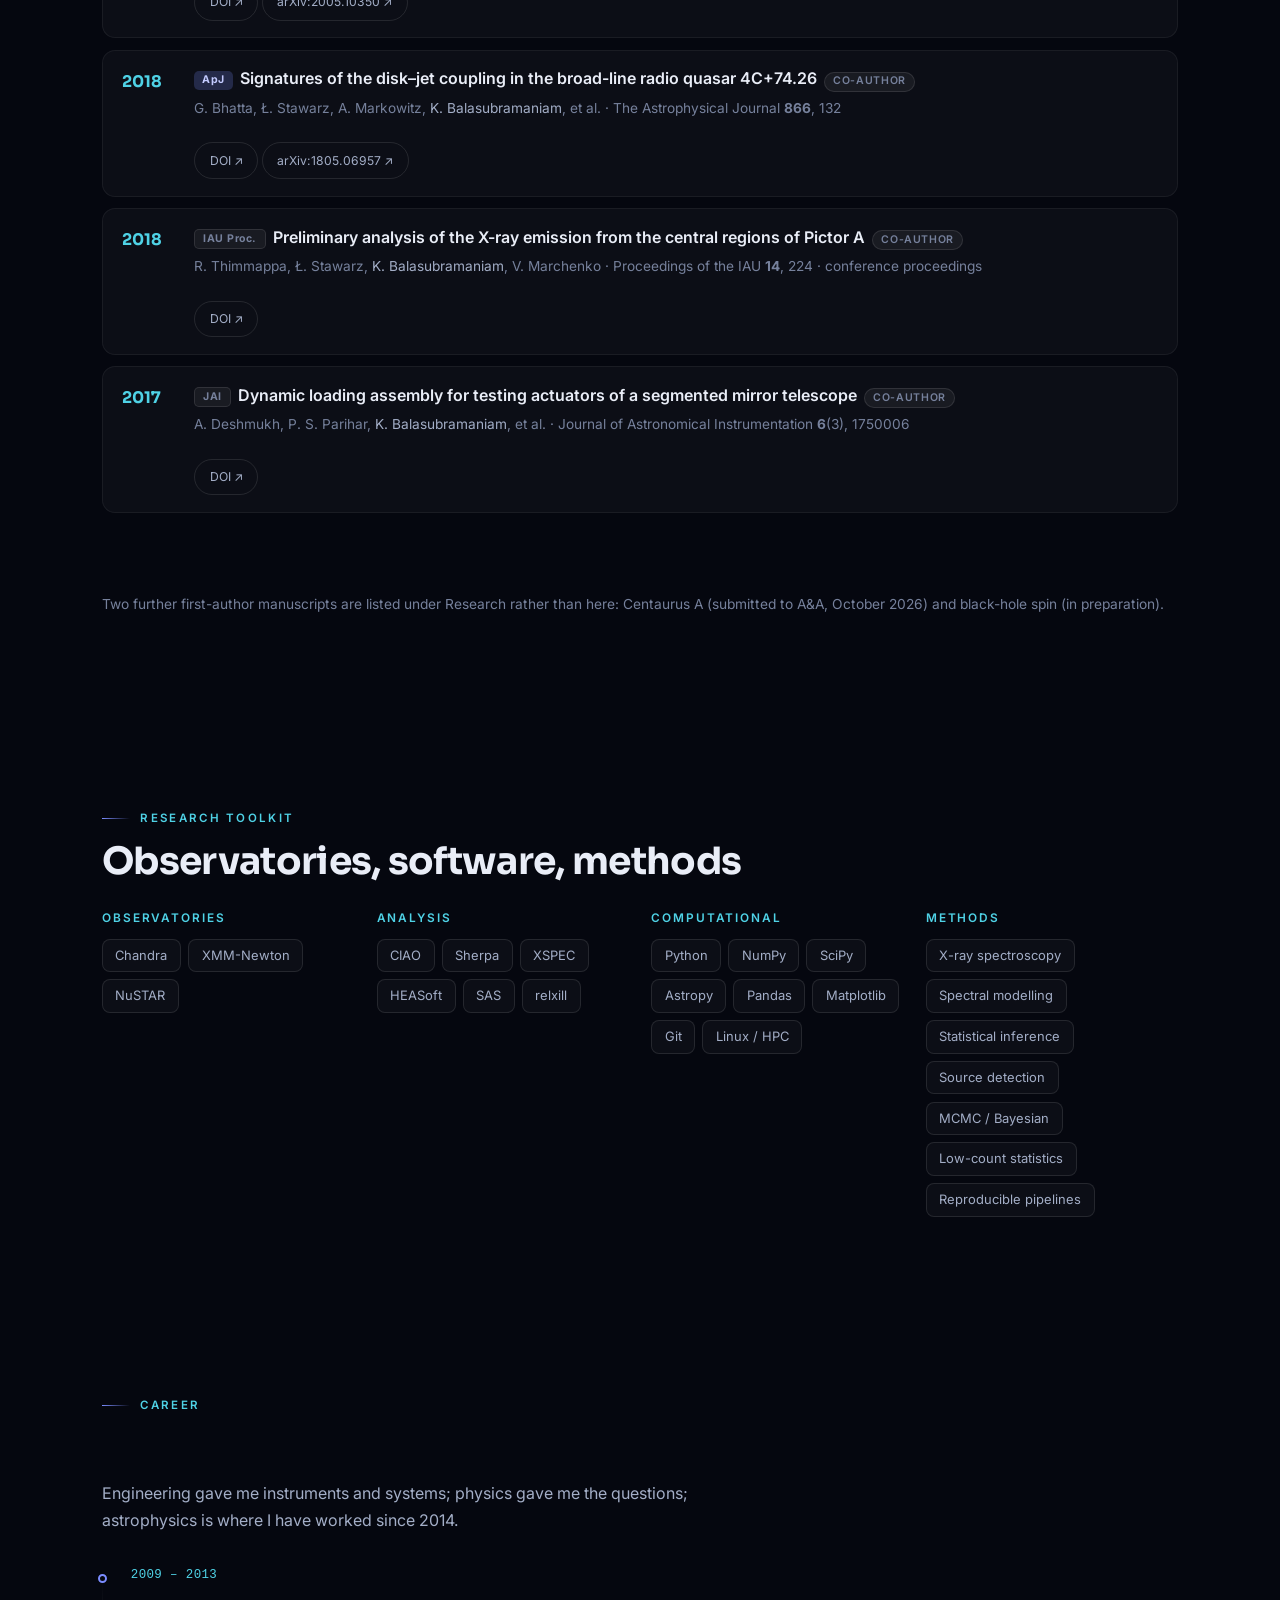
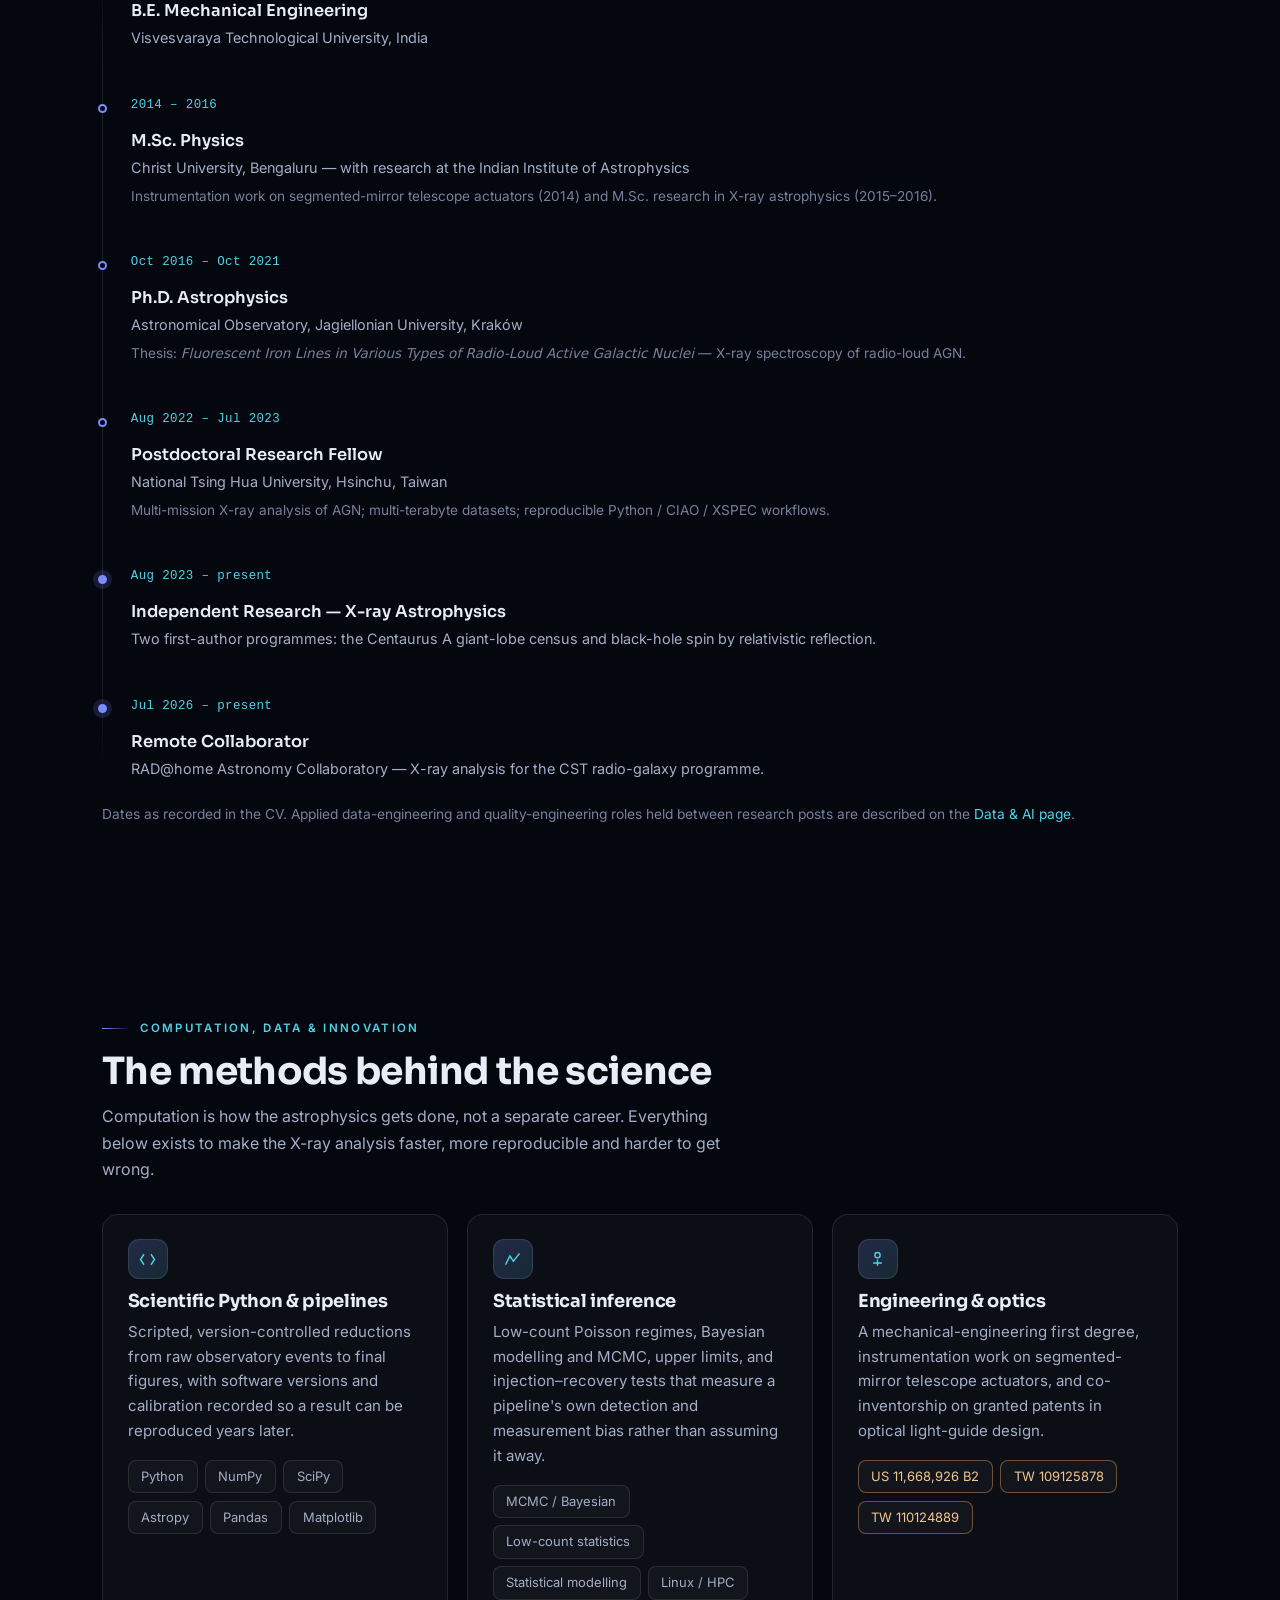
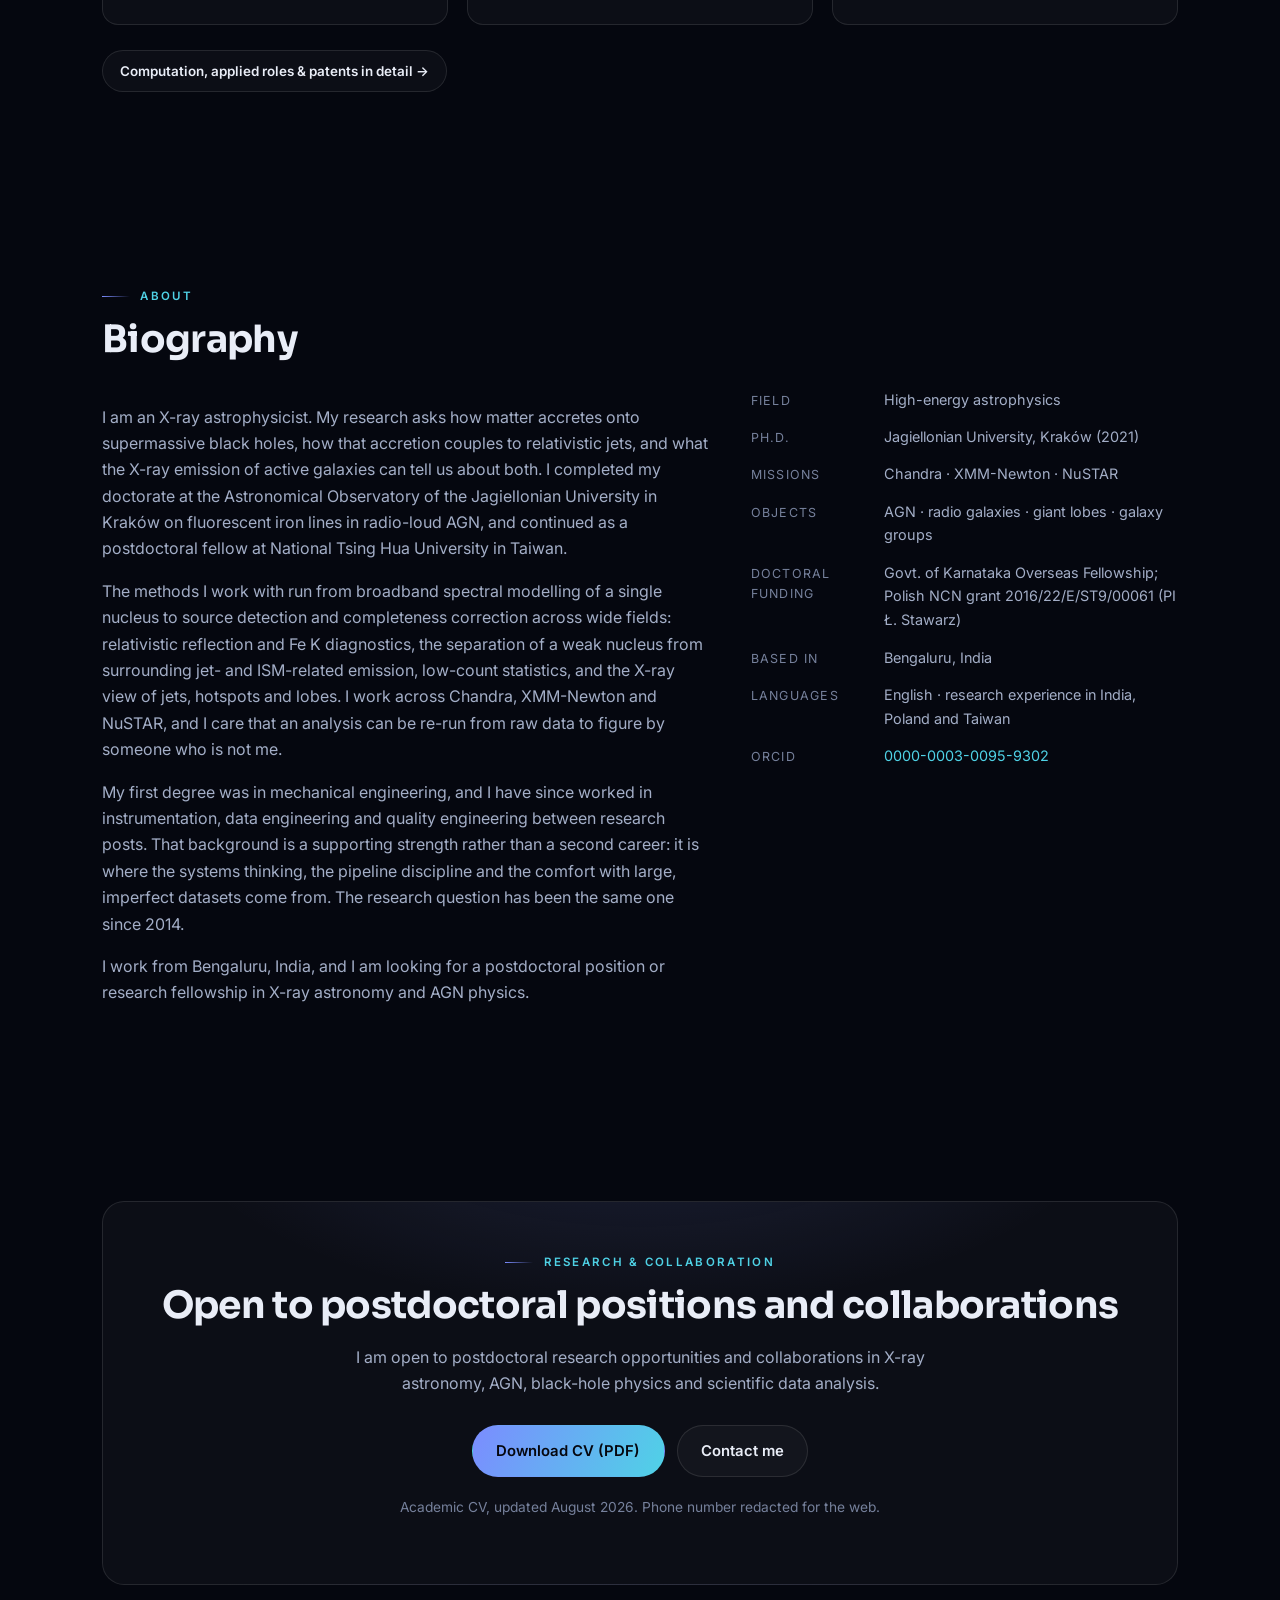
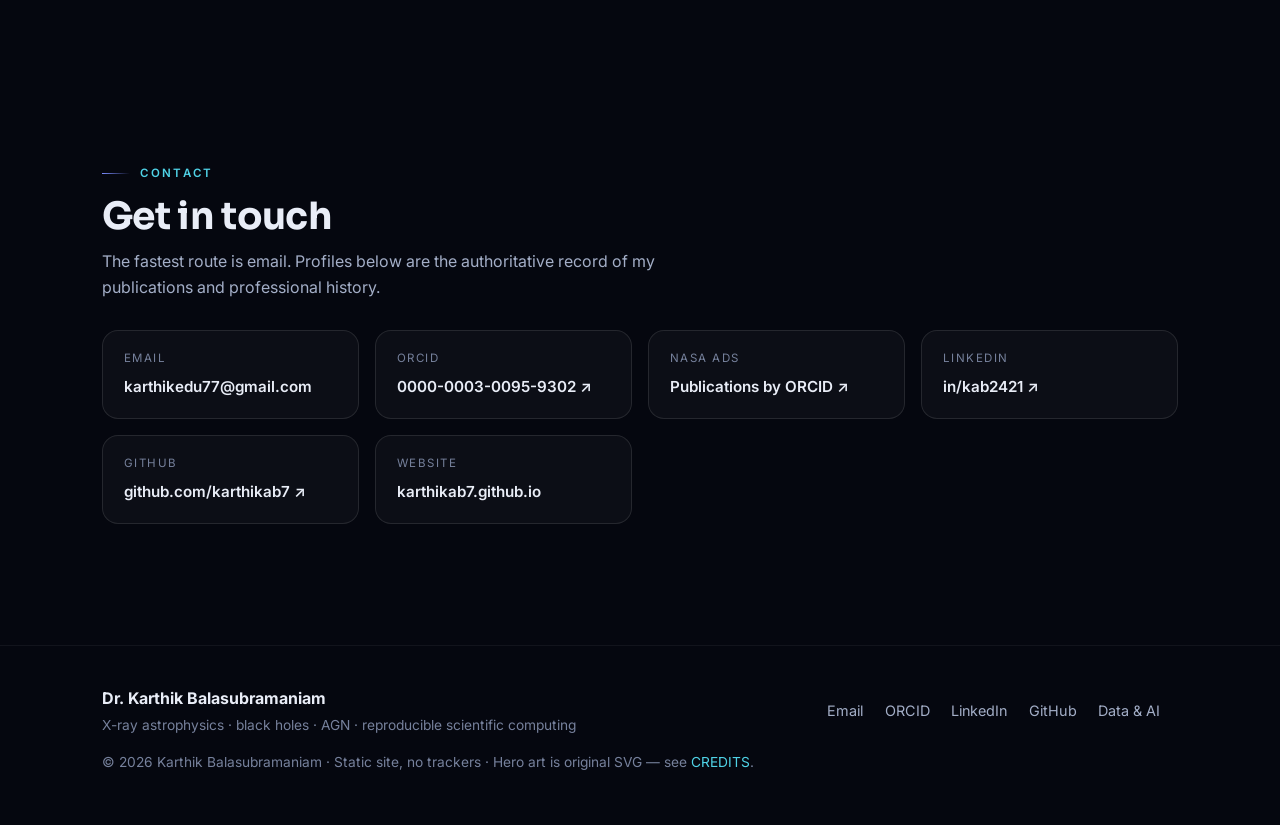
==== commit 4beb655e: "Centaurus A paper submitted to A&A" ====
--- a/index.html
+++ b/index.html
@@ -48,6 +48,7 @@
     "identifier": "https://orcid.org/0000-0003-0095-9302",
     "sameAs": [
       "https://orcid.org/0000-0003-0095-9302",
+      "https://scholar.google.com/citations?user=x5C5nXUAAAAJ",
       "https://www.linkedin.com/in/kab2421",
       "https://github.com/karthikab7"
     ],
@@ -193,7 +194,7 @@
         <article class="card project reveal">
           <div class="project__head">
             <h3>Centaurus A: Point-Source Census Across the Giant Radio Lobes</h3>
-            <span class="status status--active">Ongoing</span>
+            <span class="status status--active">Submitted · A&amp;A</span>
           </div>
           <p class="project__title-sub">Chandra · source detection · completeness · logN–logS</p>
           <p>A reproducible rebuild of the X-ray point-source census across Chandra ACIS-I pointings along the giant
@@ -201,7 +202,8 @@
              diagnostics, with completeness-corrected source counts, scripted end to end. The question the analysis
              is built to answer: once the survey selection function and the cosmic X-ray background are accounted
              for, is there a compact-source population physically associated with the lobes, and how sensitive is
-             the inverse-Compton magnetic-field estimate to point-source contamination? A draft is with co-authors.</p>
+             the inverse-Compton magnetic-field estimate to point-source contamination? Completeness is calibrated by
+             source injection and recovery. The paper has been submitted to <em>Astronomy &amp; Astrophysics</em> (October 2026).</p>
           <ul class="chips" style="margin-top:1.1rem">
             <li class="chip">CIAO</li><li class="chip">wavdetect</li><li class="chip">srcflux</li>
             <li class="chip">XSPEC</li><li class="chip">Python</li>
@@ -266,7 +268,7 @@
       <h2 id="now-h" class="reveal">Active threads</h2>
       <ul class="now reveal" style="margin-top:1.8rem">
         <li><strong>Centaurus A giant-lobe point-source census</strong>
-            <span>Completeness-corrected counts and lobe-association test; draft with co-authors.</span></li>
+            <span>Paper submitted to <em>Astronomy &amp; Astrophysics</em> (October 2026); under review.</span></li>
         <li><strong>XMM-Newton + NuSTAR black-hole spin and reflection study</strong>
             <span>Multi-target relativistic-reflection fits with a reproducible <code>relxill</code> pipeline.</span></li>
         <li><strong>AGN feedback in galaxy groups and poor clusters</strong>
@@ -384,8 +386,8 @@
         <a class="btn btn--ghost btn--sm" href="https://orcid.org/0000-0003-0095-9302" target="_blank" rel="noopener">View all publications — ORCID ↗</a>
         <a class="btn btn--ghost btn--sm" href="https://ui.adsabs.harvard.edu/search/q=orcid%3A0000-0003-0095-9302&amp;sort=date%20desc" target="_blank" rel="noopener">NASA ADS ↗</a>
       </div>
-      <p class="muted reveal" style="margin-top:1rem">Two further first-author manuscripts (Centaurus A; black-hole spin)
-        are in preparation and are listed under Research rather than here.</p>
+      <p class="muted reveal" style="margin-top:1rem">Two further first-author manuscripts are listed under Research rather than here:
+        Centaurus A (submitted to A&amp;A, October 2026) and black-hole spin (in preparation).</p>
     </section>
 
     <!-- ======================= RESEARCH TOOLKIT ======================= -->
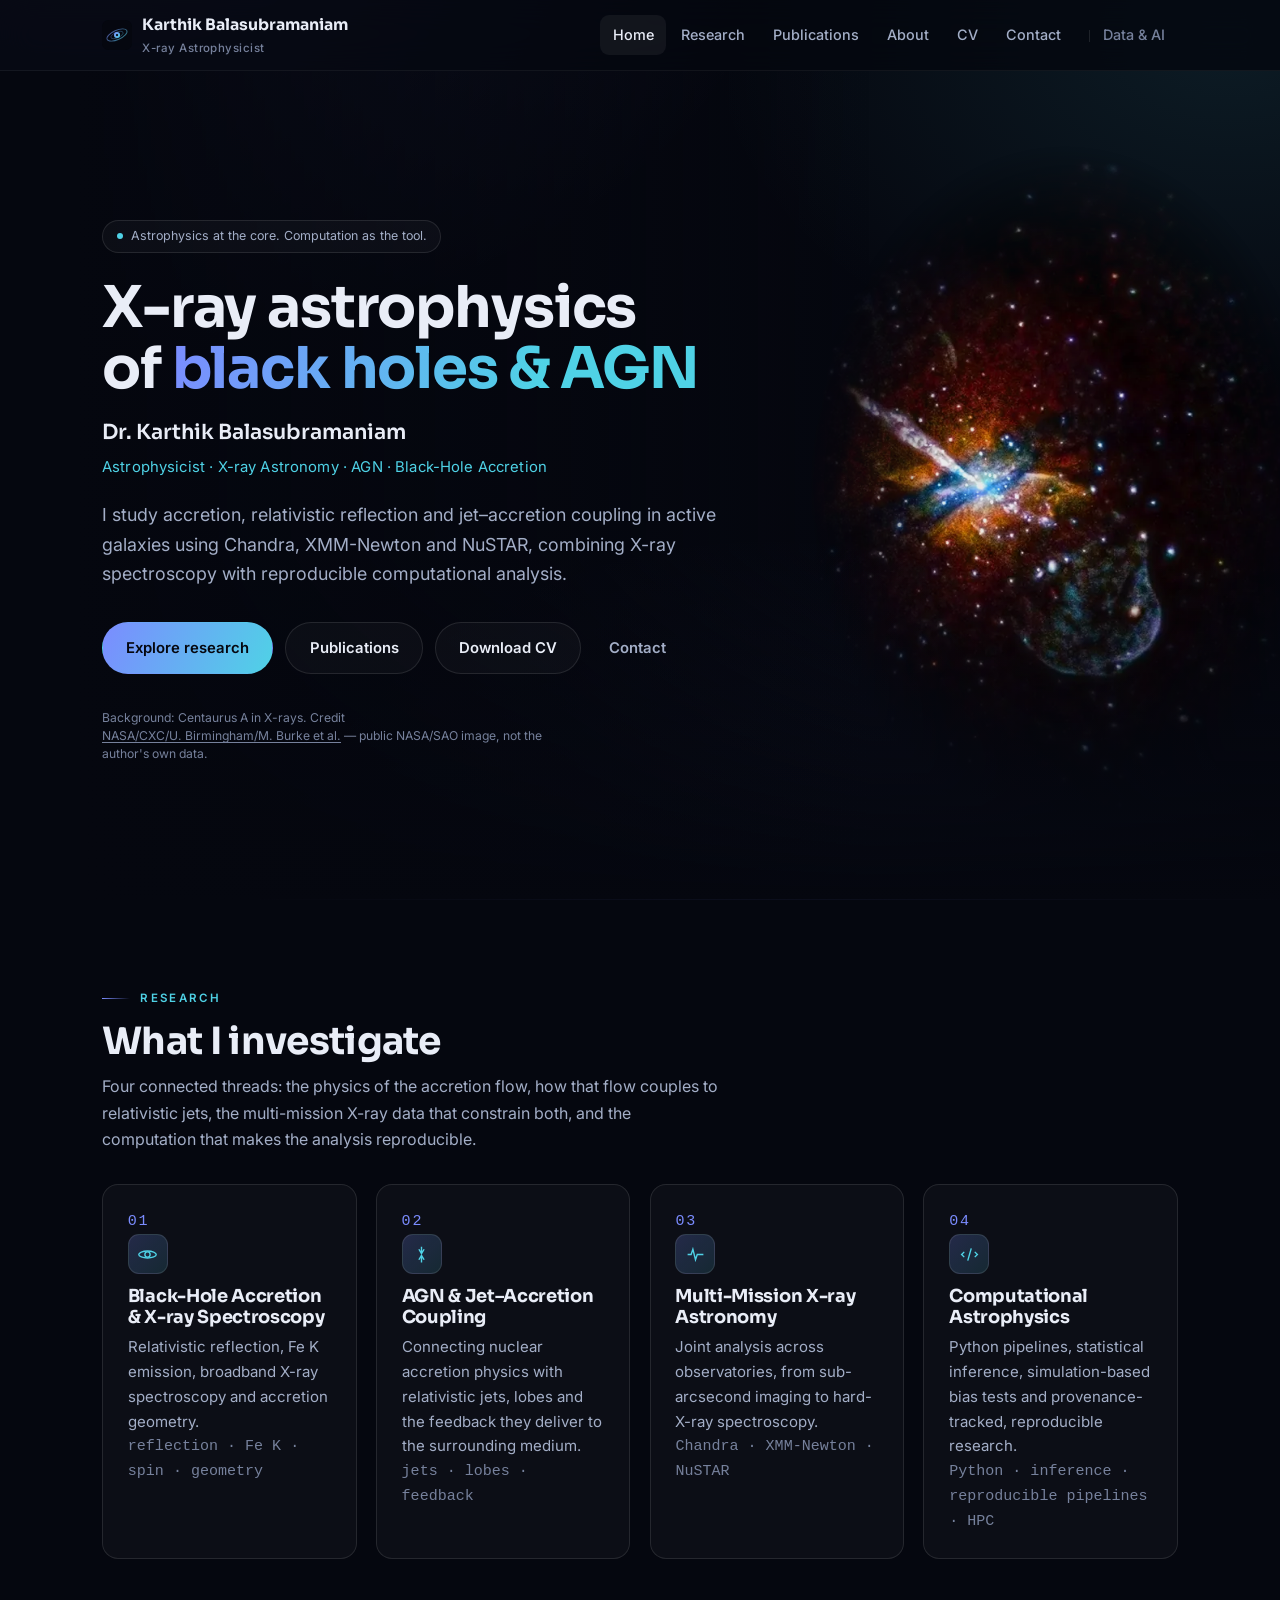
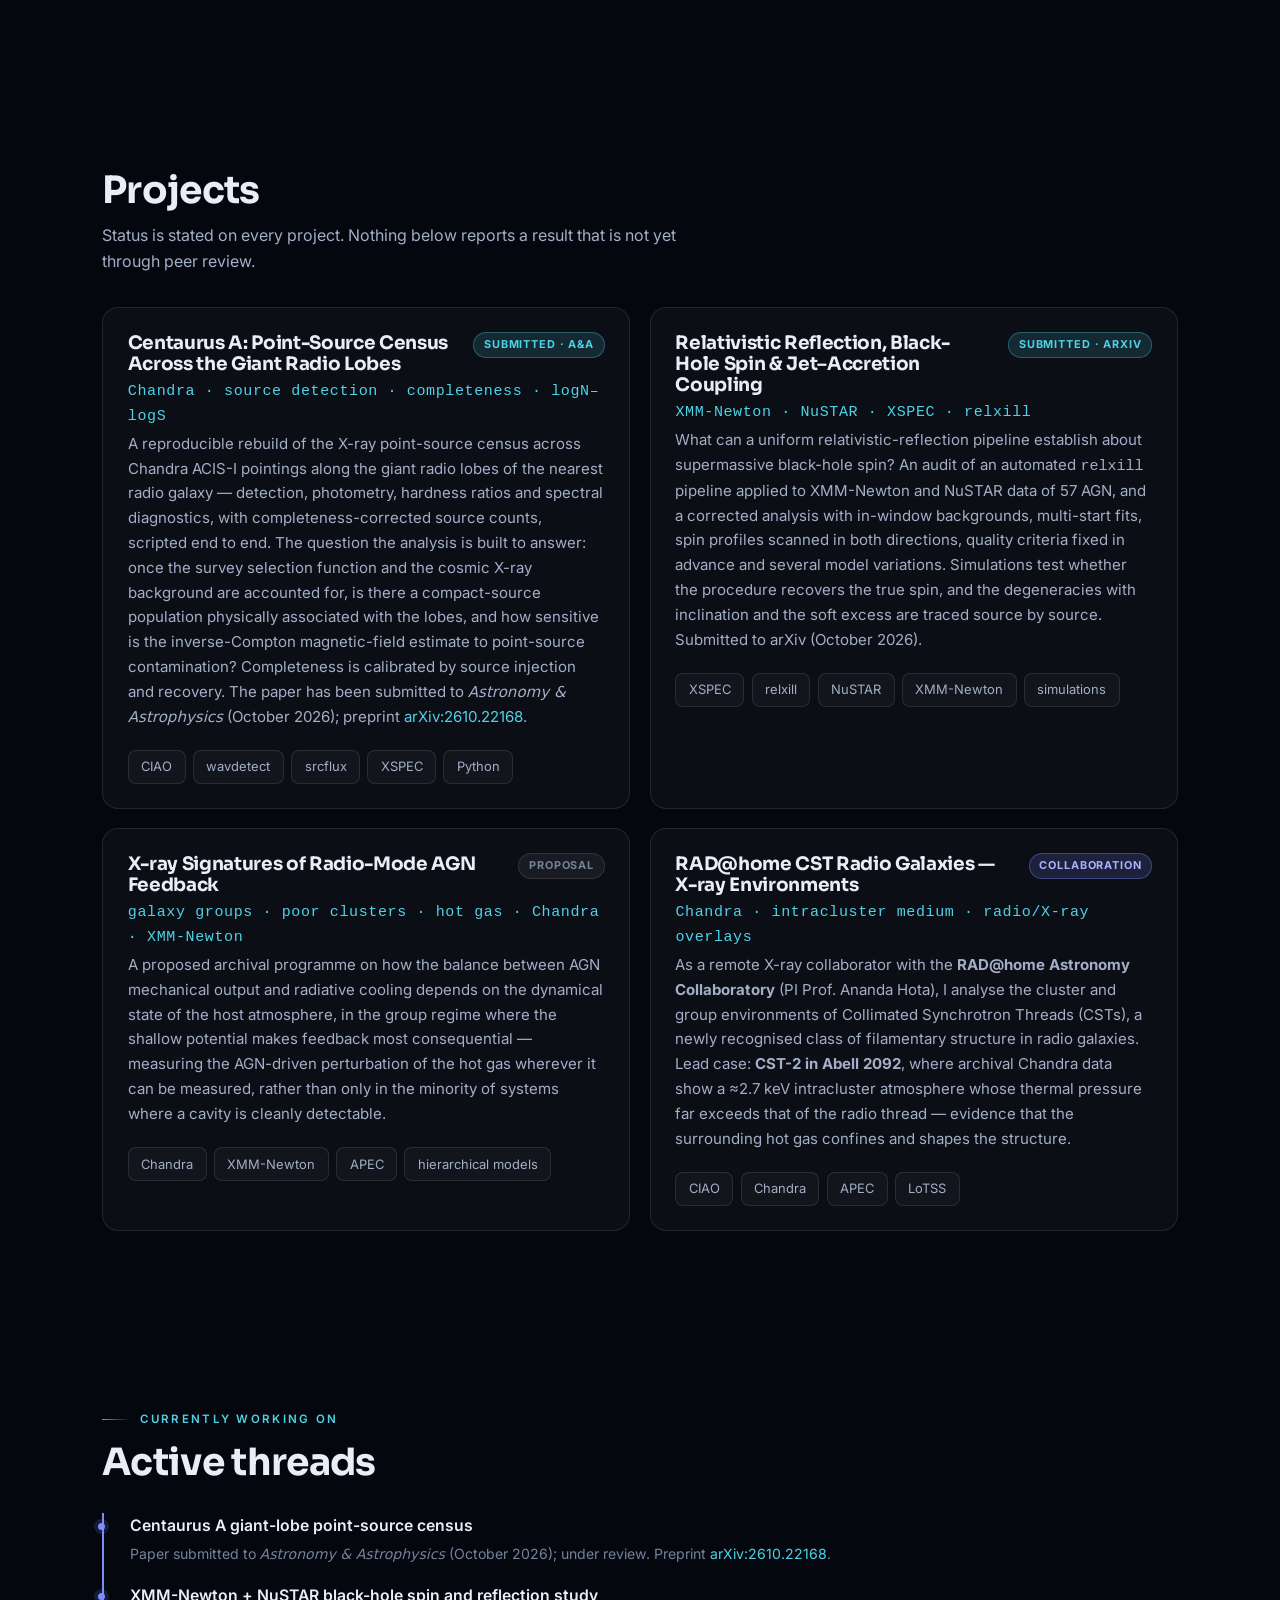
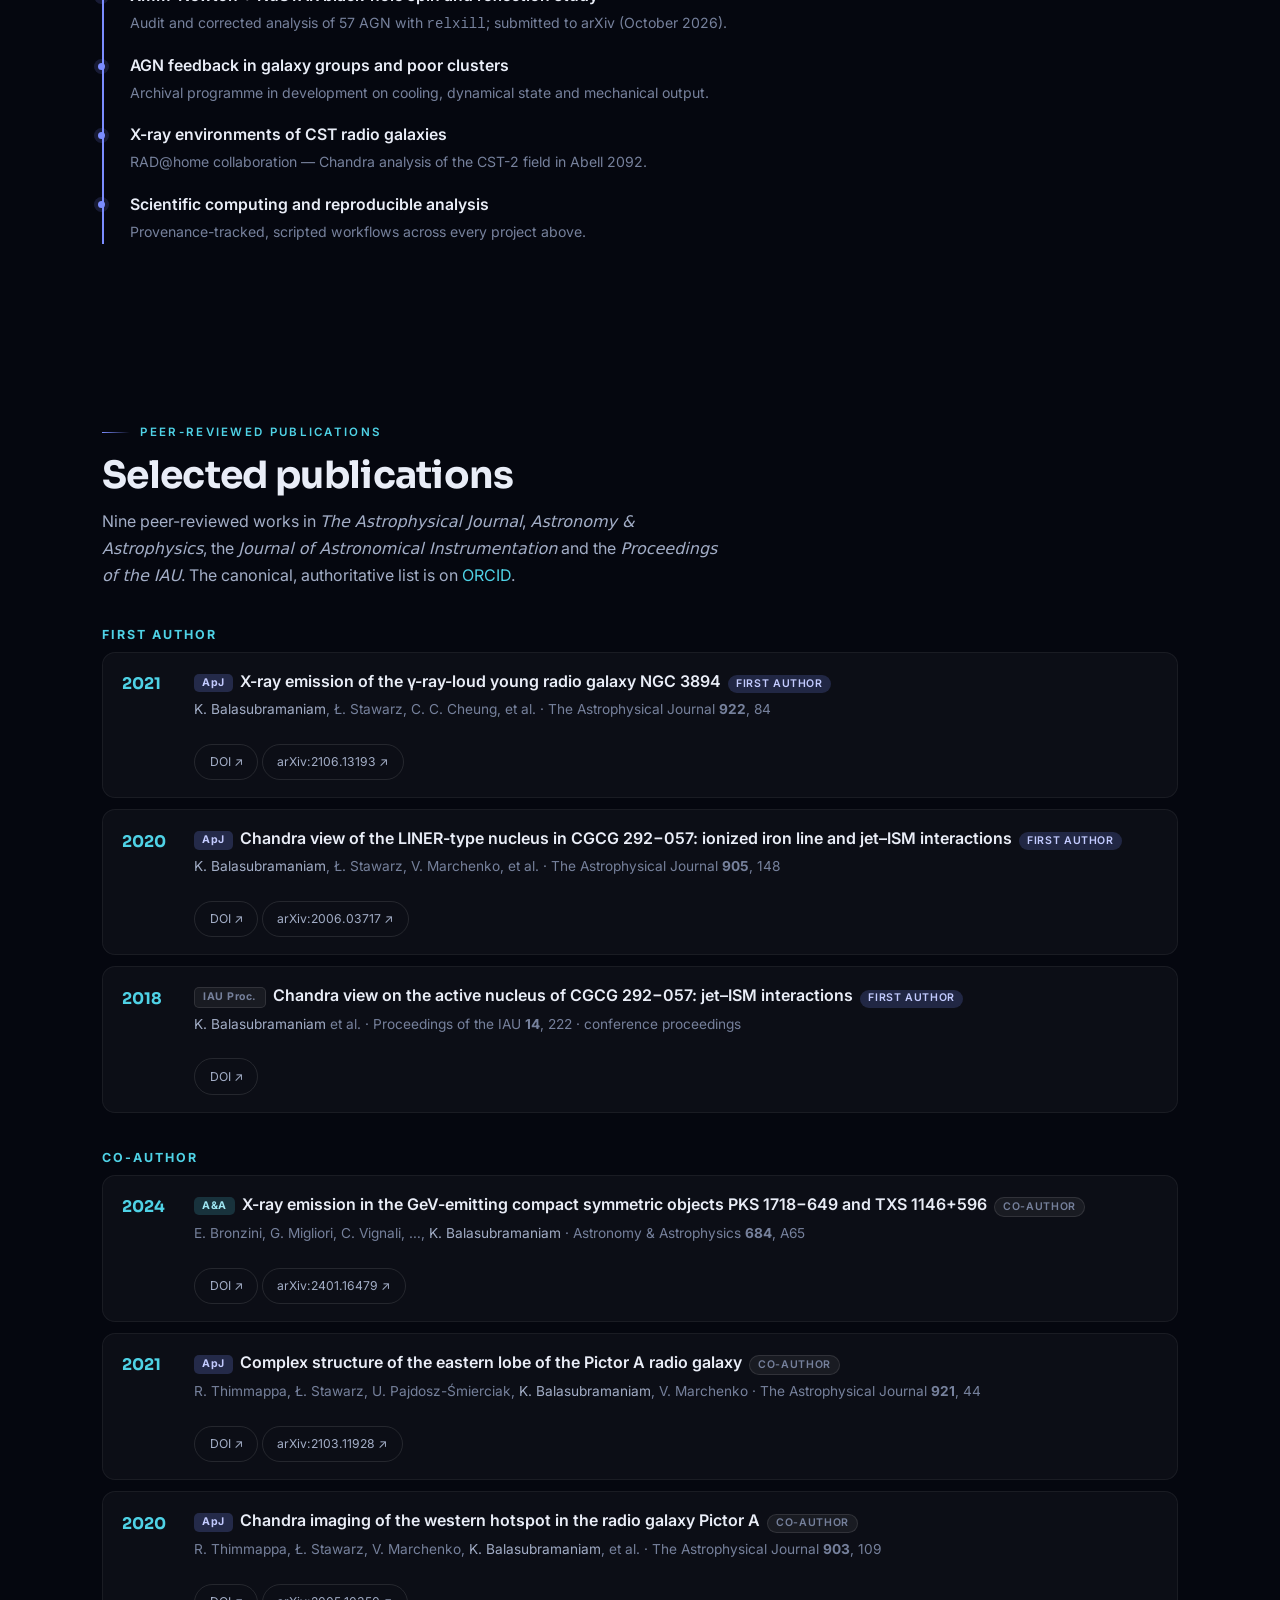
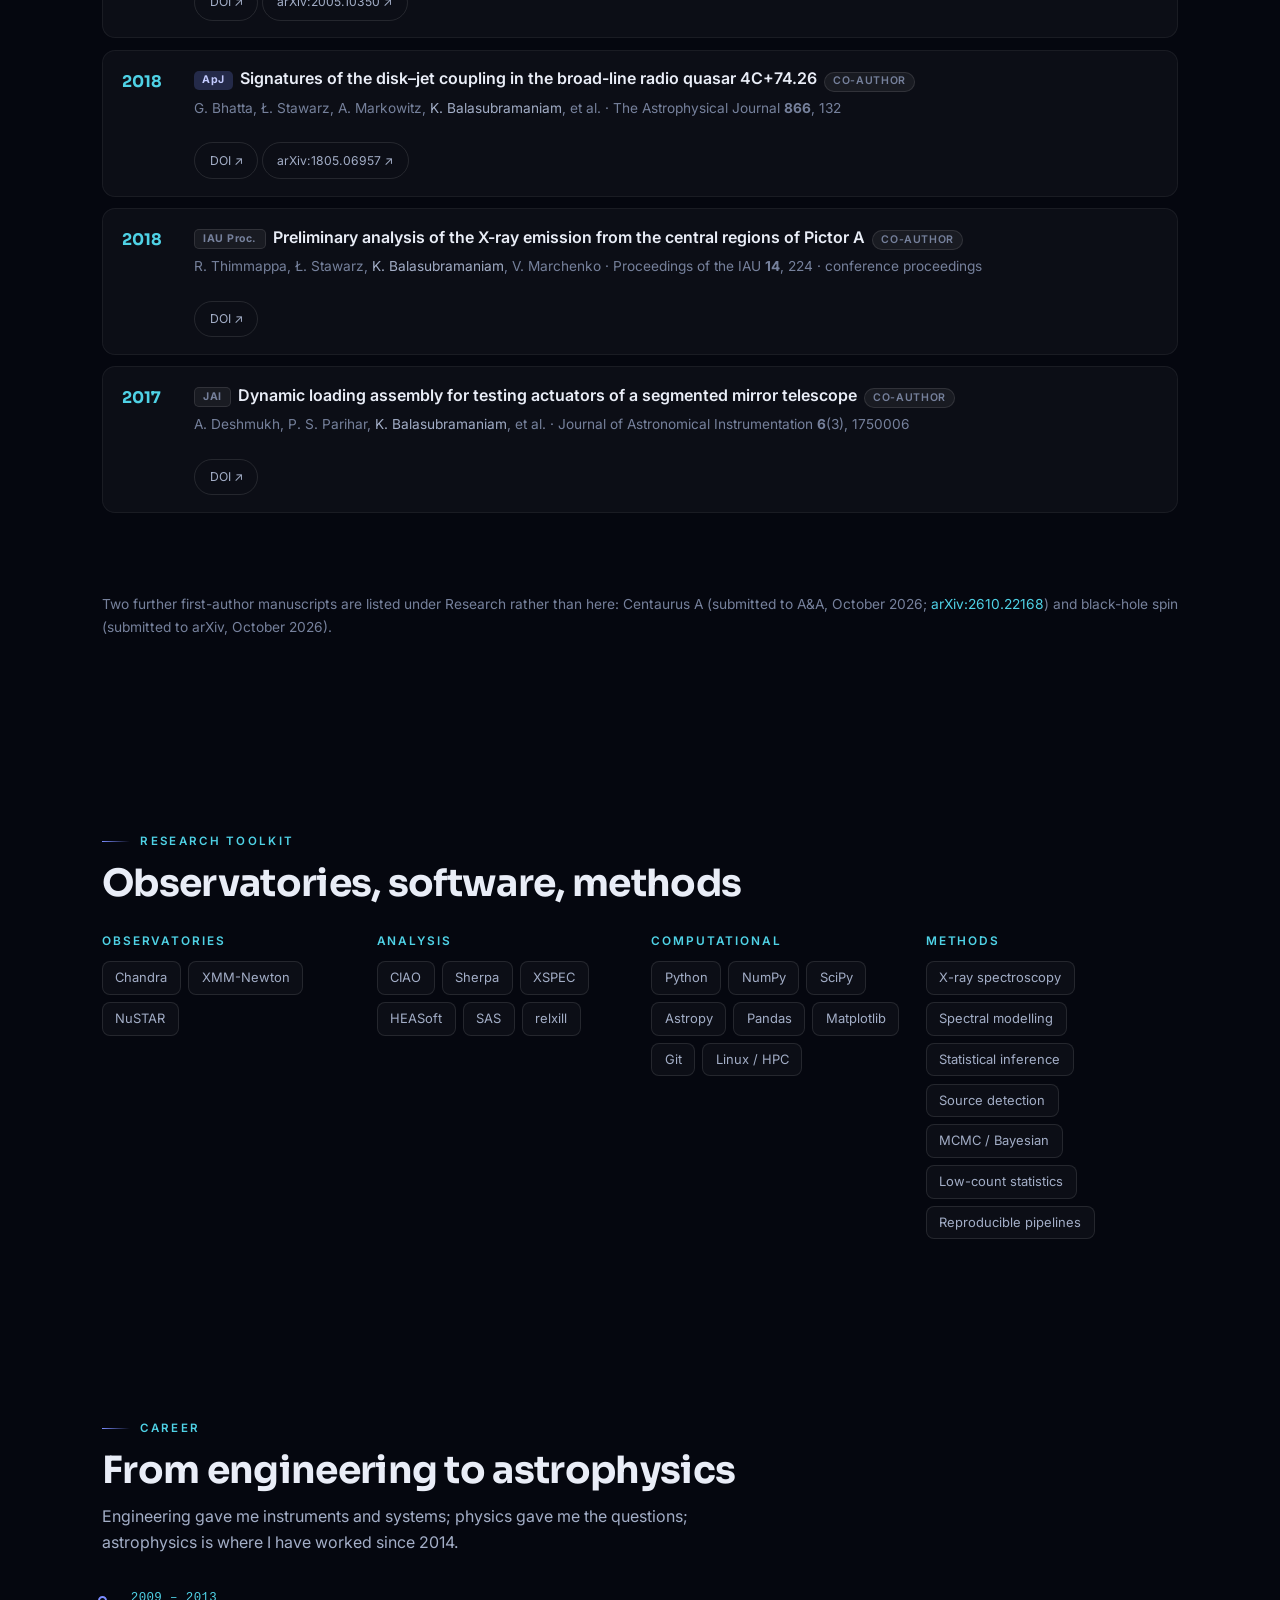
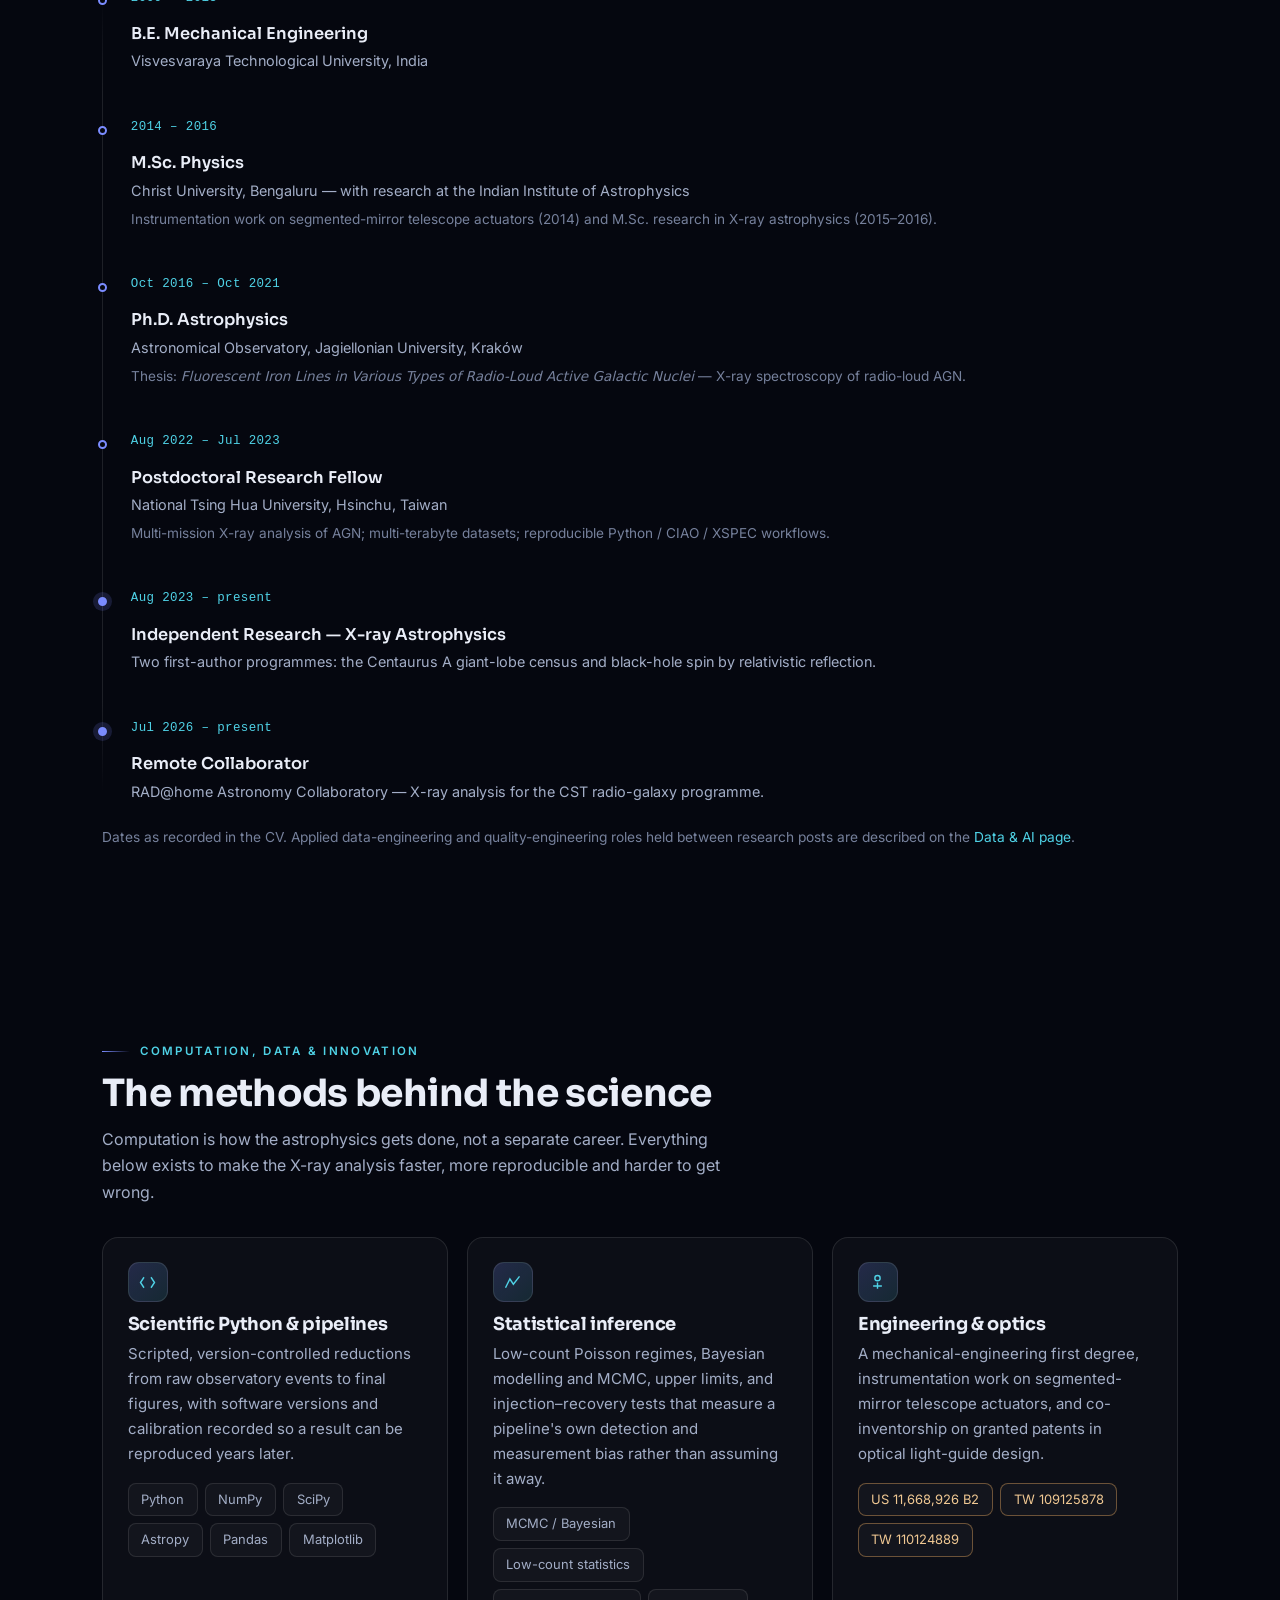
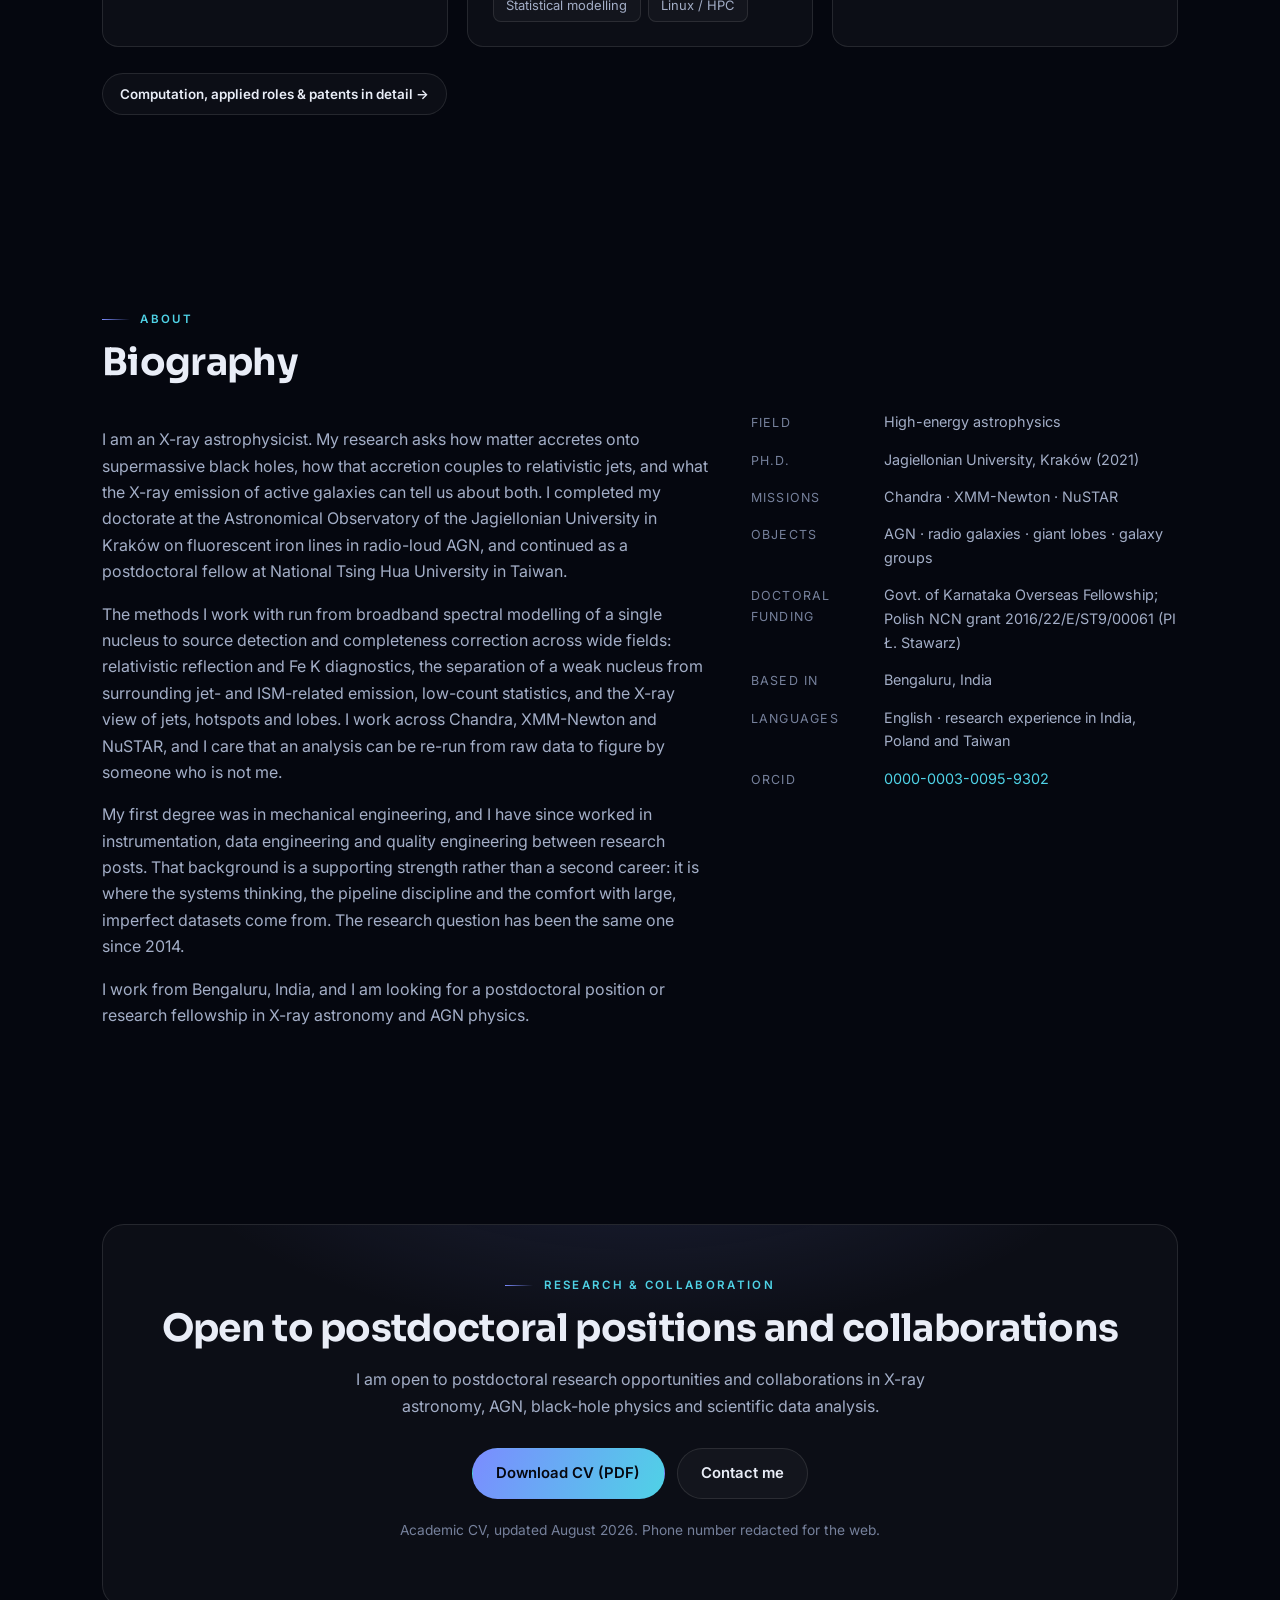
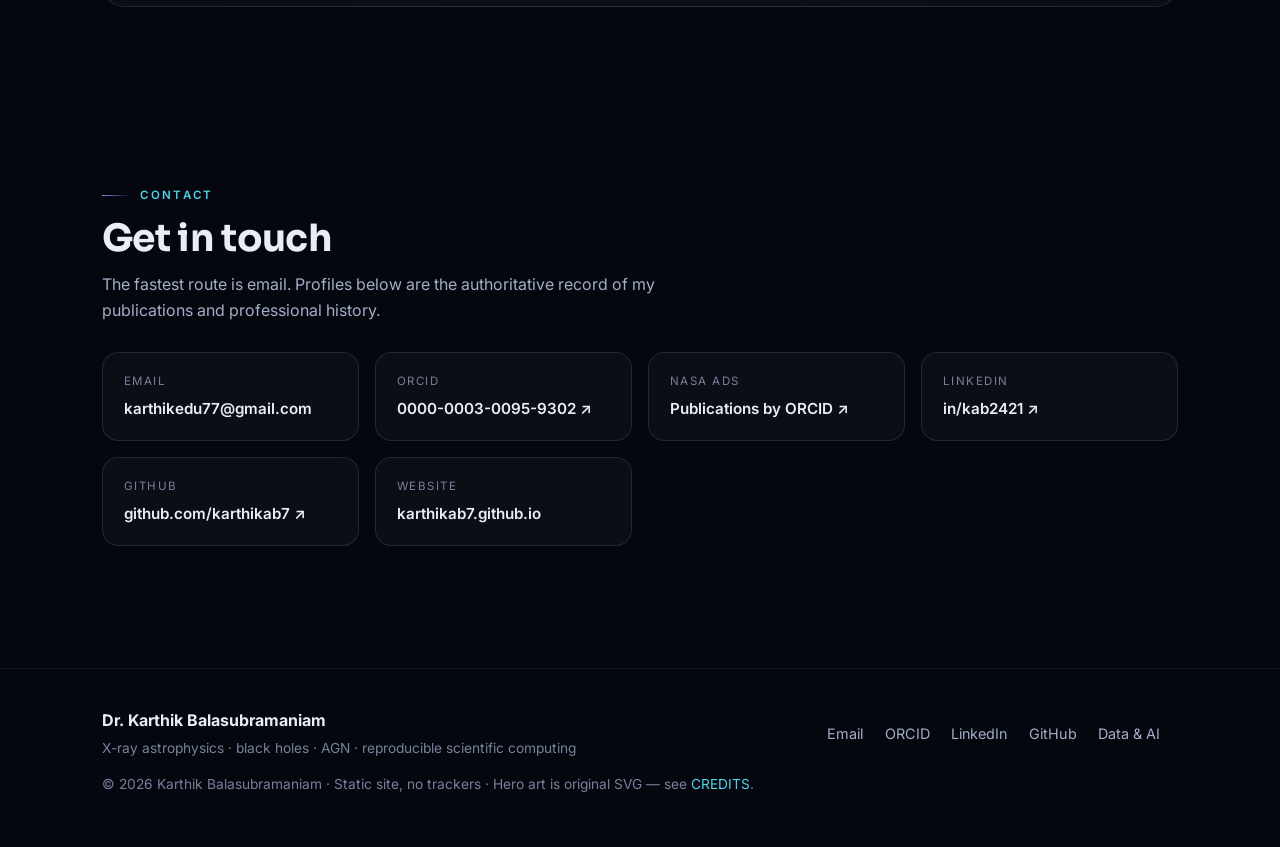
==== commit d9ea2824: "Centaurus A preprint arXiv:2610.22168; spin paper submitted to arXiv, project text matches the paper" ====
--- a/index.html
+++ b/index.html
@@ -203,7 +203,8 @@
              is built to answer: once the survey selection function and the cosmic X-ray background are accounted
              for, is there a compact-source population physically associated with the lobes, and how sensitive is
              the inverse-Compton magnetic-field estimate to point-source contamination? Completeness is calibrated by
-             source injection and recovery. The paper has been submitted to <em>Astronomy &amp; Astrophysics</em> (October 2026).</p>
+             source injection and recovery. The paper has been submitted to <em>Astronomy &amp; Astrophysics</em> (October 2026);
+             preprint <a href="https://arxiv.org/abs/2610.22168" target="_blank" rel="noopener">arXiv:2610.22168</a>.</p>
           <ul class="chips" style="margin-top:1.1rem">
             <li class="chip">CIAO</li><li class="chip">wavdetect</li><li class="chip">srcflux</li>
             <li class="chip">XSPEC</li><li class="chip">Python</li>
@@ -213,16 +214,18 @@
         <article class="card project reveal">
           <div class="project__head">
             <h3>Relativistic Reflection, Black-Hole Spin &amp; Jet–Accretion Coupling</h3>
-            <span class="status status--prep">In preparation</span>
+            <span class="status status--active">Submitted · arXiv</span>
           </div>
           <p class="project__title-sub">XMM-Newton · NuSTAR · XSPEC · relxill</p>
-          <p>Joint XMM-Newton and NuSTAR spectral modelling with relativistic reflection (<code>relxill</code>) and
-             MCMC to constrain black-hole spin across a multi-target sample — built around a documented software
-             stack, explicit treatment of degeneracies between spin, inclination and coronal parameters, and a
-             fitting pipeline that can be re-run end to end.</p>
+          <p>What can a uniform relativistic-reflection pipeline establish about supermassive black-hole spin? An
+             audit of an automated <code>relxill</code> pipeline applied to XMM-Newton and NuSTAR data of 57 AGN, and a
+             corrected analysis with in-window backgrounds, multi-start fits, spin profiles scanned in both directions,
+             quality criteria fixed in advance and several model variations. Simulations test whether the procedure
+             recovers the true spin, and the degeneracies with inclination and the soft excess are traced source by
+             source. Submitted to arXiv (October 2026).</p>
           <ul class="chips" style="margin-top:1.1rem">
             <li class="chip">XSPEC</li><li class="chip">relxill</li><li class="chip">NuSTAR</li>
-            <li class="chip">XMM-Newton</li><li class="chip">MCMC</li>
+            <li class="chip">XMM-Newton</li><li class="chip">simulations</li>
           </ul>
         </article>
 
@@ -268,9 +271,9 @@
       <h2 id="now-h" class="reveal">Active threads</h2>
       <ul class="now reveal" style="margin-top:1.8rem">
         <li><strong>Centaurus A giant-lobe point-source census</strong>
-            <span>Paper submitted to <em>Astronomy &amp; Astrophysics</em> (October 2026); under review.</span></li>
+            <span>Paper submitted to <em>Astronomy &amp; Astrophysics</em> (October 2026); under review. Preprint <a href="https://arxiv.org/abs/2610.22168" target="_blank" rel="noopener">arXiv:2610.22168</a>.</span></li>
         <li><strong>XMM-Newton + NuSTAR black-hole spin and reflection study</strong>
-            <span>Multi-target relativistic-reflection fits with a reproducible <code>relxill</code> pipeline.</span></li>
+            <span>Audit and corrected analysis of 57 AGN with <code>relxill</code>; submitted to arXiv (October 2026).</span></li>
         <li><strong>AGN feedback in galaxy groups and poor clusters</strong>
             <span>Archival programme in development on cooling, dynamical state and mechanical output.</span></li>
         <li><strong>X-ray environments of CST radio galaxies</strong>
@@ -387,7 +390,7 @@
         <a class="btn btn--ghost btn--sm" href="https://ui.adsabs.harvard.edu/search/q=orcid%3A0000-0003-0095-9302&amp;sort=date%20desc" target="_blank" rel="noopener">NASA ADS ↗</a>
       </div>
       <p class="muted reveal" style="margin-top:1rem">Two further first-author manuscripts are listed under Research rather than here:
-        Centaurus A (submitted to A&amp;A, October 2026) and black-hole spin (in preparation).</p>
+        Centaurus A (submitted to A&amp;A, October 2026; <a href="https://arxiv.org/abs/2610.22168" target="_blank" rel="noopener">arXiv:2610.22168</a>) and black-hole spin (submitted to arXiv, October 2026).</p>
     </section>
 
     <!-- ======================= RESEARCH TOOLKIT ======================= -->
